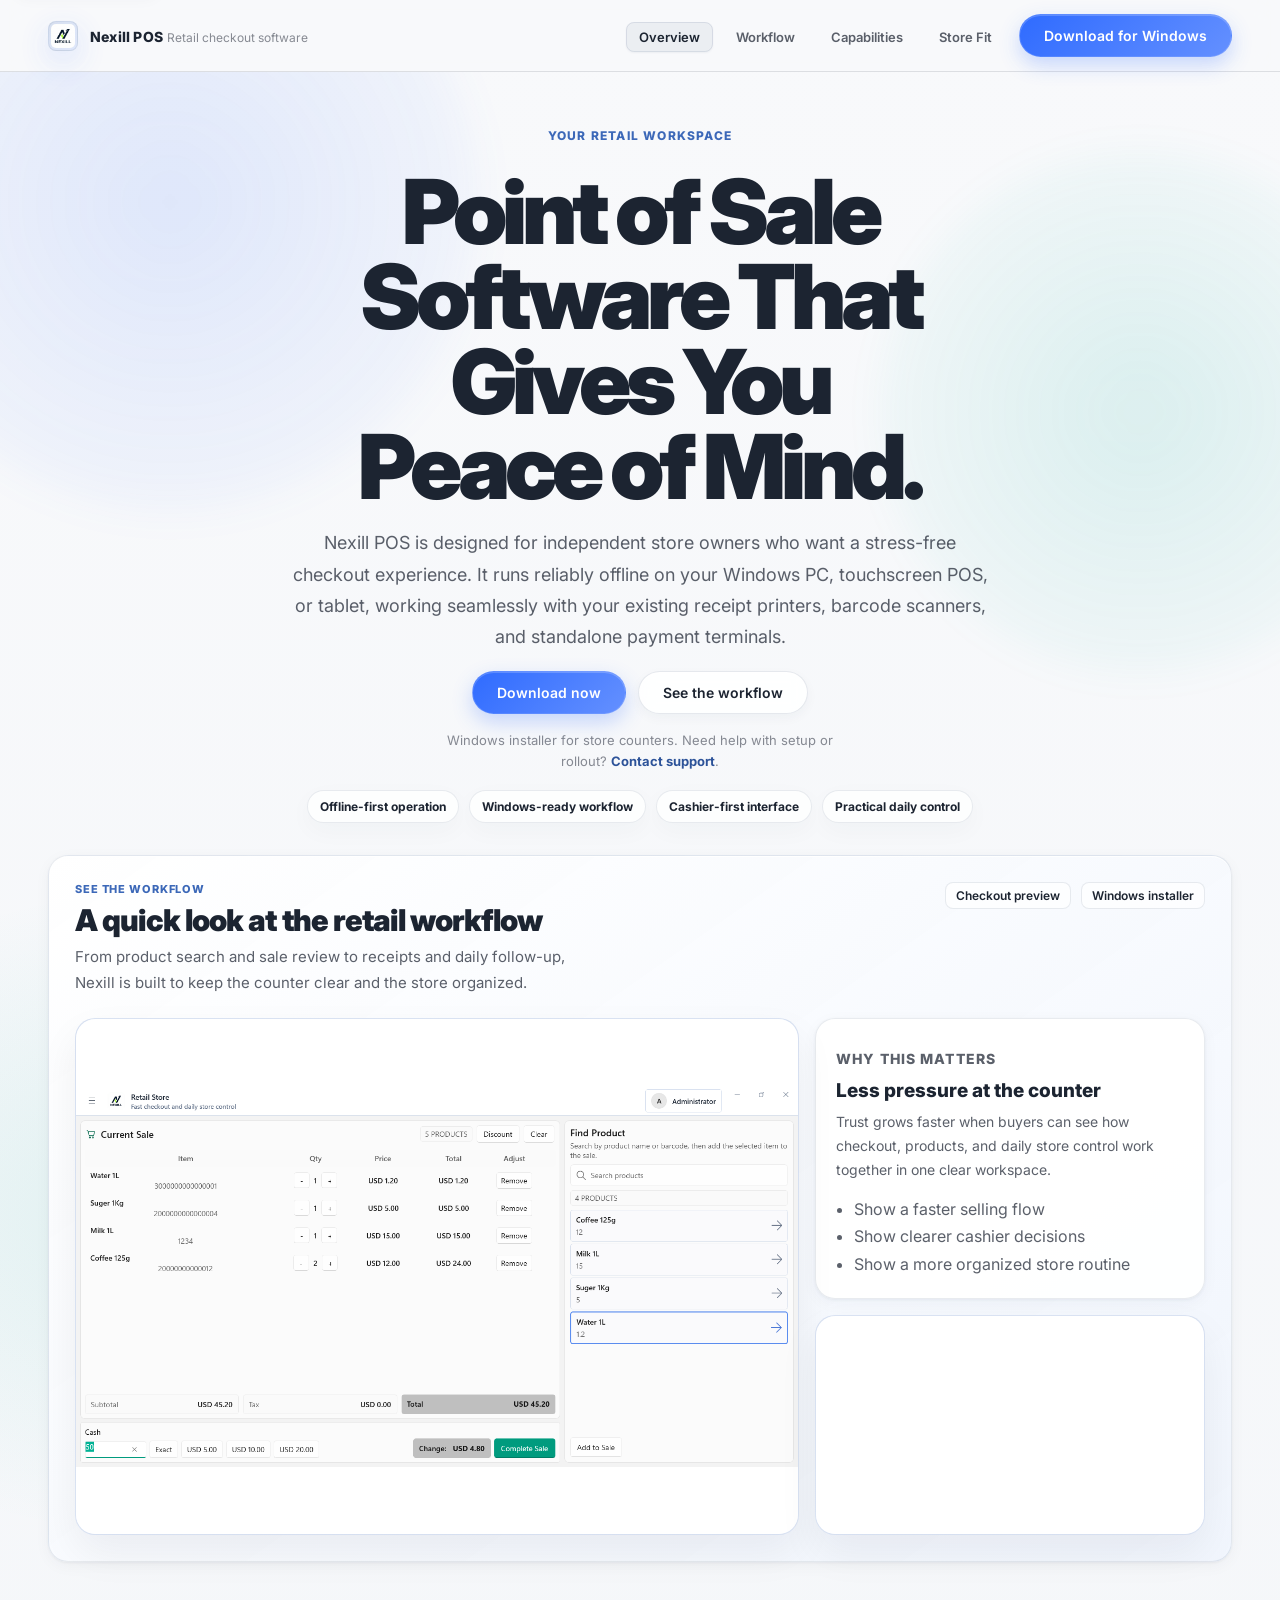
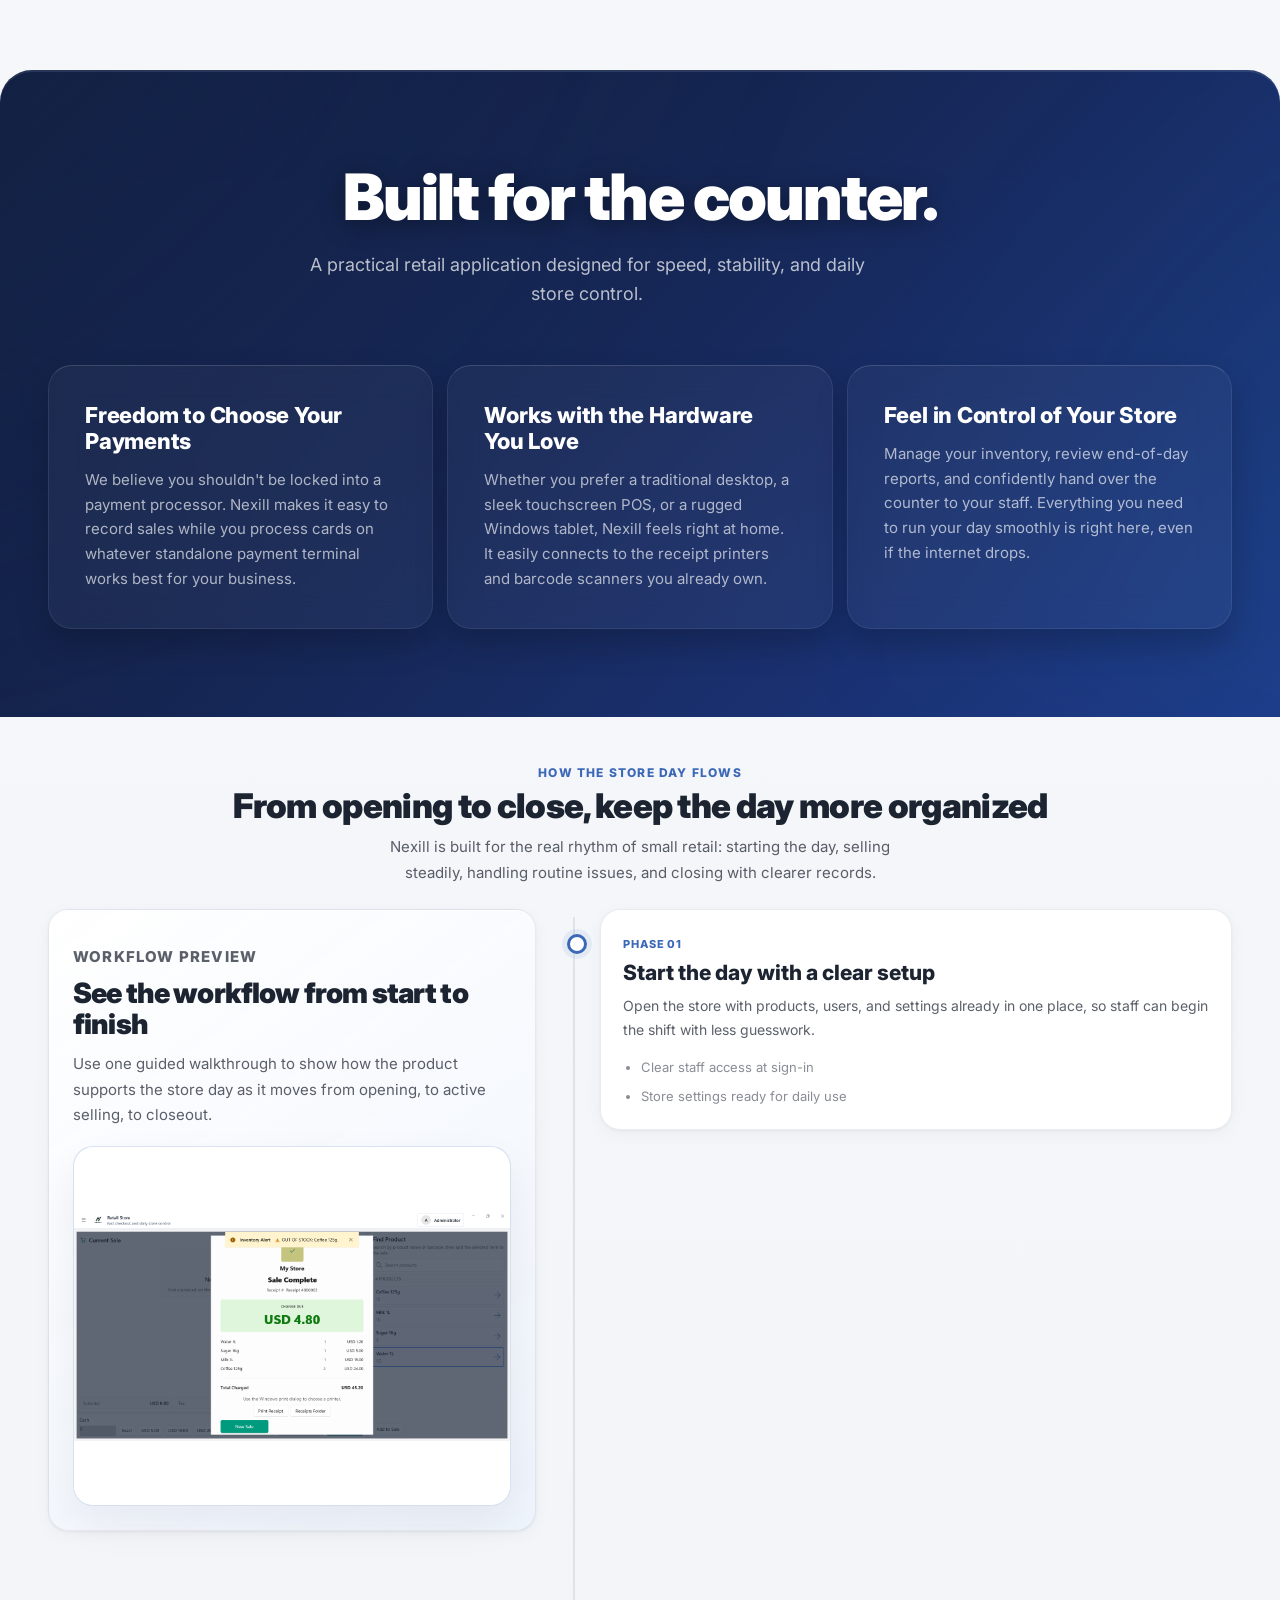
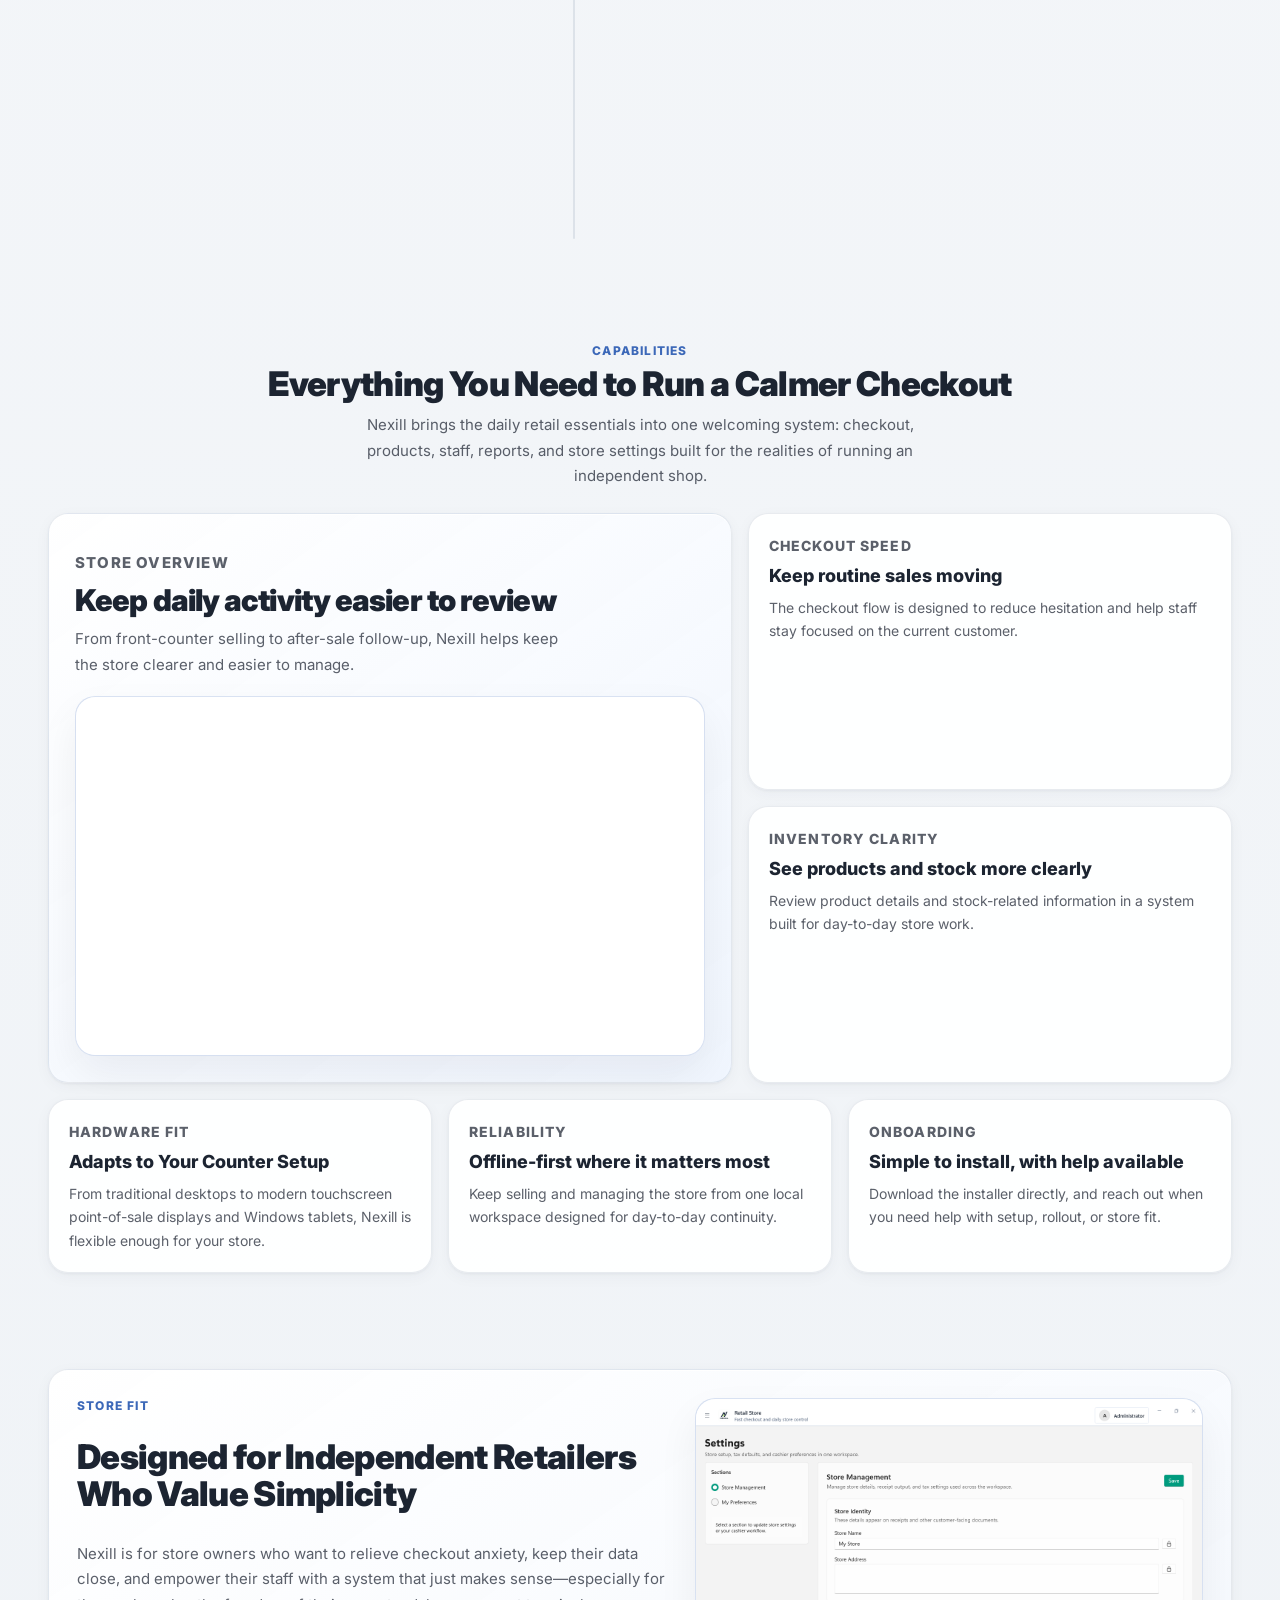
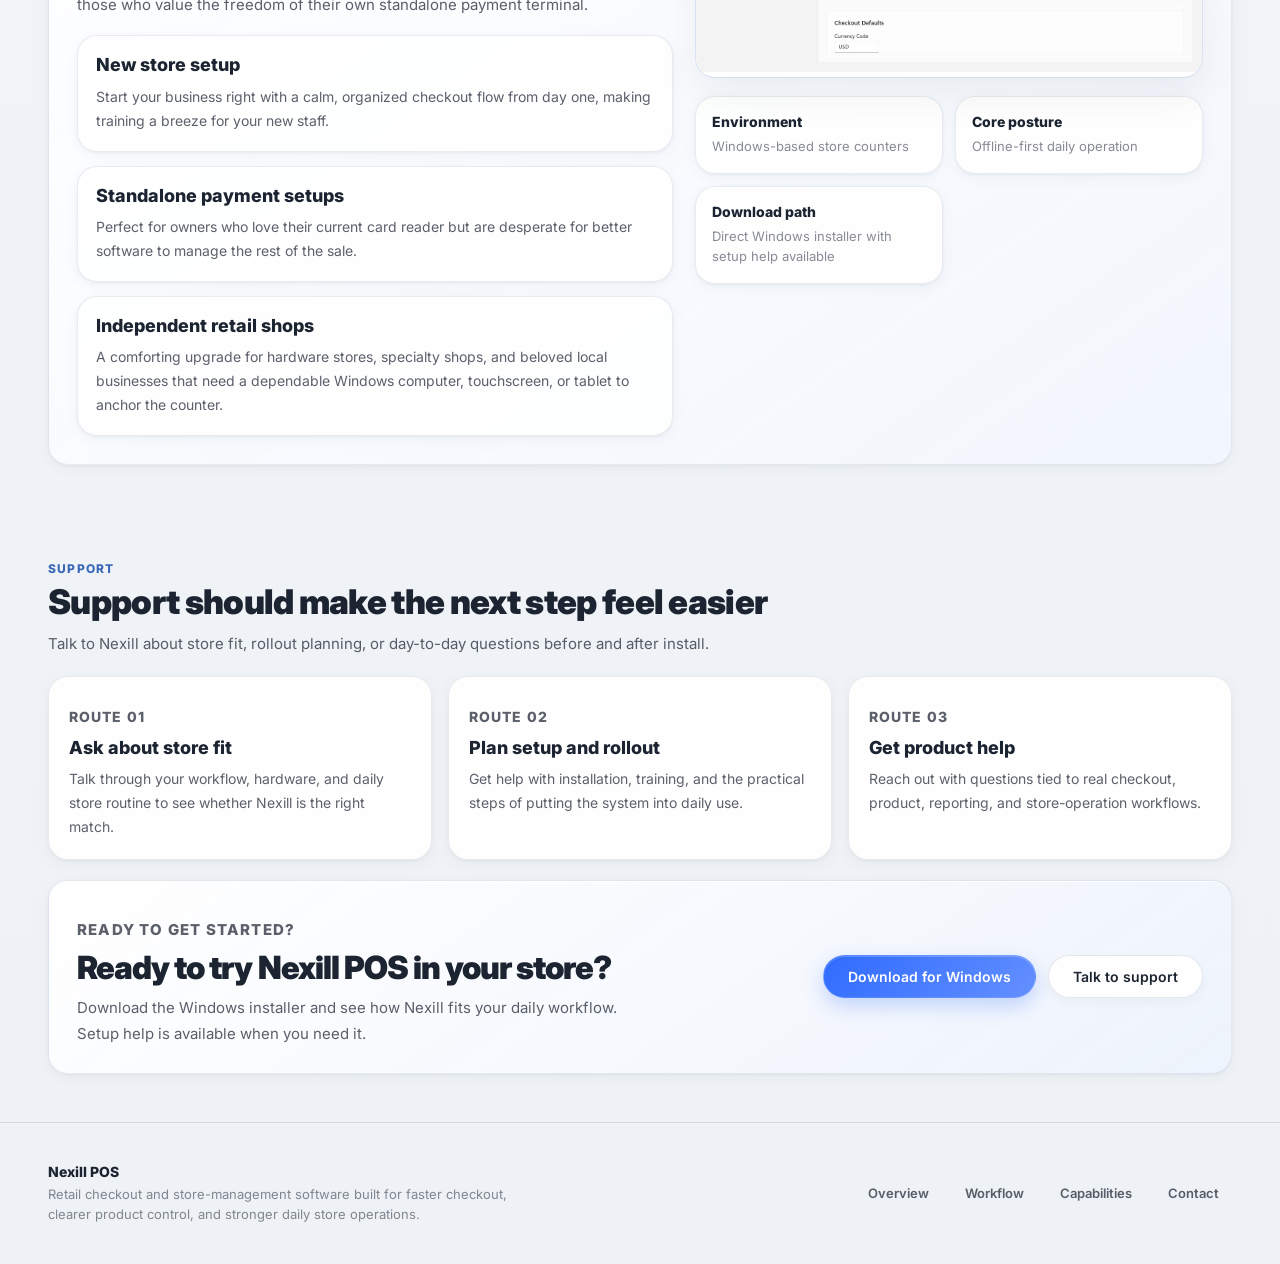
==== index.html @ 72cb3ace "Refactor copy to use an empathetic tone and expanded hardware compatibility" ====
<!DOCTYPE html>
<html lang="en">
<head>
<!-- Google tag (gtag.js) -->
<script async src="https://www.googletagmanager.com/gtag/js?id=G-BRFE09R2JH"></script>
<script>
  window.dataLayer = window.dataLayer || [];
  function gtag(){dataLayer.push(arguments);}
  gtag('js', new Date());

  gtag('config', 'G-BRFE09R2JH');
</script>
  <meta charset="UTF-8">
  <meta name="viewport" content="width=device-width, initial-scale=1.0">
  <meta name="description" content="Nexill POS is a PC-based, offline-first retail checkout and store management application designed for small independent stores. Features inventory control, reporting, and compatibility with non-integrated external payment terminals.">
  <title>Nexill POS | PC-Based Retail POS Software for Small Stores</title>
  <link rel="preconnect" href="https://fonts.googleapis.com">
  <link rel="preconnect" href="https://fonts.gstatic.com" crossorigin>
  <link href="https://fonts.googleapis.com/css2?family=Inter:wght@300;400;500;600;700;800;900&display=swap" rel="stylesheet">
  <link rel="stylesheet" href="src/styles/main.css?v=4">
</head>
<body>

  <a class="skip-link" href="#main">Skip to content</a>

  <header id="topbar">
    <div class="topbar__content">
      <div class="topbar__left">
        <a class="brand" href="index.html" aria-label="Nexill POS home">
          <img class="brand-mark" src="logo.png" alt="Nexill logo">
          <span class="brand-text">
            <span class="brand-name">Nexill POS</span>
            <span class="brand-sub">Retail checkout software</span>
          </span>
        </a>
      </div>
      <nav class="topbar__right" aria-label="Primary navigation">
        <ul class="nav-list">
          <li><a class="tb-link active" href="#overview">Overview</a></li>
          <li><a class="tb-link" href="#workflow">Workflow</a></li>
          <li><a class="tb-link" href="#platform">Capabilities</a></li>
          <li><a class="tb-link" href="#deployment">Store Fit</a></li>
          <li><a class="btn btn--primary topbar__cta" href="download.html">Download for Windows</a></li>
        </ul>
      </nav>
    </div>
  </header>

  <main id="main">
    <section class="section landing-hero" id="overview">
      <div class="wrap">
        <div class="impact-hero__copy" data-reveal>
          <p class="section-kicker">Your Retail Workspace</p>
          <h1 class="impact-hero__title">Point of Sale Software That Gives You Peace of Mind.</h1>
          <p class="impact-hero__lead">Nexill POS is designed for independent store owners who want a stress-free checkout experience. It runs reliably offline on your Windows PC, touchscreen POS, or tablet, working seamlessly with your existing receipt printers, barcode scanners, and standalone payment terminals.</p>
          <div class="hero-cta hero-cta--center">
            <a class="btn btn--primary" href="download.html">Download now</a>
            <a class="btn" href="#workflow">See the workflow</a>
          </div>
          <p class="hero-cta-note">Windows installer for store counters. Need help with setup or rollout? <a class="link-inline" href="contact.html">Contact support</a>.</p>
          <div class="hero-microproof" aria-label="Primary trust signals">
            <span class="hero-microproof__item">Offline-first operation</span>
            <span class="hero-microproof__item">Windows-ready workflow</span>
            <span class="hero-microproof__item">Cashier-first interface</span>
            <span class="hero-microproof__item">Practical daily control</span>
          </div>
        </div>

        <div class="hero-dock" data-reveal>
          <div class="hero-dock__header">
            <div>
              <p class="card-label">See the workflow</p>
              <h2 class="hero-dock__title">A quick look at the retail workflow</h2>
              <p class="hero-dock__copy">From product search and sale review to receipts and daily follow-up, Nexill is built to keep the counter clear and the store organized.</p>
            </div>
            <div class="hero-dock__badges" aria-label="Product proof signals">
              <span class="chip">Checkout preview</span>
              <span class="chip">Windows installer</span>
            </div>
          </div>

          <div class="hero-dock__grid">
            <div class="media-placeholder media-placeholder--hero-video">
              <img class="media-placeholder__image" src="screenshots/checkout.png" alt="Checkout flow preview showing product search, sale review, tender recording, and receipt completion" loading="eager" decoding="async">
            </div>

            <div class="hero-dock__aside">
              <article class="hero-side-card">
                <p class="card-label">Why this matters</p>
                <h3>Less pressure at the counter</h3>
                <p>Trust grows faster when buyers can see how checkout, products, and daily store control work together in one clear workspace.</p>
                <ul class="support-links support-links--compact">
                  <li>Show a faster selling flow</li>
                  <li>Show clearer cashier decisions</li>
                  <li>Show a more organized store routine</li>
                </ul>
              </article>

              <div class="media-placeholder media-placeholder--angled-shot">
                <img class="media-placeholder__image" src="screenshots/login.png" alt="Cashier workspace preview showing sign-in and cashier access" loading="lazy" decoding="async">
              </div>
            </div>
          </div>
        </div>

      </div>
    </section>

    <!-- NEW: Metric Impact & Visibility Ribbon -->
    <section class="section section--tight metric-impact-ribbon" aria-labelledby="metrics-title">
      <div class="wrap">
        <div class="metric-impact__header" data-reveal>
          <h2 id="metrics-title">Built for the counter.</h2>
          <p class="subhead">A practical retail application designed for speed, stability, and daily store control.</p>
        </div>

        <div class="metric-grid">
          <div class="metric-card" data-reveal>
            <h3 class="metric-title">Freedom to Choose Your Payments</h3>
            <p class="metric-copy">We believe you shouldn't be locked into a payment processor. Nexill makes it easy to record sales while you process cards on whatever standalone payment terminal works best for your business.</p>
          </div>

          <div class="metric-card" data-reveal>
            <h3 class="metric-title">Works with the Hardware You Love</h3>
            <p class="metric-copy">Whether you prefer a traditional desktop, a sleek touchscreen POS, or a rugged Windows tablet, Nexill feels right at home. It easily connects to the receipt printers and barcode scanners you already own.</p>
          </div>

          <div class="metric-card" data-reveal>
            <h3 class="metric-title">Feel in Control of Your Store</h3>
            <p class="metric-copy">Manage your inventory, review end-of-day reports, and confidently hand over the counter to your staff. Everything you need to run your day smoothly is right here, even if the internet drops.</p>
          </div>
        </div>
      </div>
    </section>

    <section class="section section--tight workflow-story" id="workflow">
      <div class="wrap">
        <div class="section-head section-head--center" data-reveal>
          <p class="section-kicker">How the store day flows</p>
          <h2 class="section-title">From opening to close, keep the day more organized</h2>
          <p class="section-copy">Nexill is built for the real rhythm of small retail: starting the day, selling steadily, handling routine issues, and closing with clearer records.</p>
        </div>

        <div class="journey-layout">
          <aside class="journey-sticky" data-reveal>
            <p class="card-label">Workflow preview</p>
            <h3>See the workflow from start to finish</h3>
            <p>Use one guided walkthrough to show how the product supports the store day as it moves from opening, to active selling, to closeout.</p>
            <div class="media-placeholder media-placeholder--storyboard">
              <img class="media-placeholder__image" src="screenshots/recipt.png" alt="Store-day workflow preview showing sale completion and receipt state" loading="lazy" decoding="async">
            </div>
          </aside>

          <div class="journey-track" data-journey-track>
            <div class="journey-line" aria-hidden="true">
              <span class="journey-line__fill"></span>
            </div>

            <article class="journey-step" data-reveal>
              <span class="journey-step__eyebrow">Phase 01</span>
              <h3>Start the day with a clear setup</h3>
              <p>Open the store with products, users, and settings already in one place, so staff can begin the shift with less guesswork.</p>
              <ul class="journey-step__list">
                <li>Clear staff access at sign-in</li>
                <li>Store settings ready for daily use</li>
              </ul>
            </article>

            <article class="journey-step" data-reveal>
              <span class="journey-step__eyebrow">Phase 02</span>
              <h3>Keep checkout moving</h3>
              <p>Use a selling flow that is easy to read, easy to repeat, and built for the real pace of the counter.</p>
              <ul class="journey-step__list">
                <li>Faster product lookup and sale review</li>
                <li>Clearer cashier actions during a sale</li>
              </ul>
            </article>

            <article class="journey-step" data-reveal>
              <span class="journey-step__eyebrow">Phase 03</span>
              <h3>Handle routine issues with less friction</h3>
              <p>Returns, tender changes, and day-to-day interruptions are easier to manage when the workspace stays clear and organized.</p>
              <ul class="journey-step__list">
                <li>More controlled cashier decisions</li>
                <li>Less confusion during exceptions</li>
              </ul>
            </article>

            <article class="journey-step" data-reveal>
              <span class="journey-step__eyebrow">Phase 04</span>
              <h3>Close with cleaner records</h3>
              <p>Finish the day with receipts, sales history, and core reports that are easier to review and easier to explain.</p>
              <ul class="journey-step__list">
                <li>Stronger daily close routines</li>
                <li>Better visibility after the last sale</li>
              </ul>
            </article>
          </div>
        </div>
      </div>
    </section>

    <section class="section section--tight capability-section" id="platform">
      <div class="wrap">
        <div class="section-head section-head--center" data-reveal>
          <p class="section-kicker">Capabilities</p>
          <h2 class="section-title">Everything You Need to Run a Calmer Checkout</h2>
          <p class="section-copy">Nexill brings the daily retail essentials into one welcoming system: checkout, products, staff, reports, and store settings built for the realities of running an independent shop.</p>
        </div>

        <div class="feature-bento">
          <article class="feature-bento__hero" data-reveal>
            <p class="card-label">Store overview</p>
            <h3>Keep daily activity easier to review</h3>
            <p>From front-counter selling to after-sale follow-up, Nexill helps keep the store clearer and easier to manage.</p>
            <div class="media-placeholder media-placeholder--dashboard">
              <img class="media-placeholder__image" src="screenshots/reports.png" alt="Dashboard and store activity preview showing sales totals and transaction history" loading="lazy" decoding="async">
            </div>
          </article>

          <article class="feature-tile feature-tile--speed" data-reveal>
            <p class="card-label">Checkout speed</p>
            <h3>Keep routine sales moving</h3>
            <p>The checkout flow is designed to reduce hesitation and help staff stay focused on the current customer.</p>
          </article>

          <article class="feature-tile feature-tile--inventory" data-reveal>
            <p class="card-label">Inventory clarity</p>
            <h3>See products and stock more clearly</h3>
            <p>Review product details and stock-related information in a system built for day-to-day store work.</p>
          </article>

          <article class="feature-tile feature-tile--hardware" data-reveal>
            <p class="card-label">Hardware fit</p>
            <h3>Adapts to Your Counter Setup</h3>
            <p>From traditional desktops to modern touchscreen point-of-sale displays and Windows tablets, Nexill is flexible enough for your store.</p>
          </article>

          <article class="feature-tile feature-tile--reliability" data-reveal>
            <p class="card-label">Reliability</p>
            <h3>Offline-first where it matters most</h3>
            <p>Keep selling and managing the store from one local workspace designed for day-to-day continuity.</p>
          </article>

          <article class="feature-tile feature-tile--support" data-reveal>
            <p class="card-label">Onboarding</p>
              <h3>Simple to install, with help available</h3>
              <p>Download the installer directly, and reach out when you need help with setup, rollout, or store fit.</p>
          </article>
        </div>
      </div>
    </section>

    <section class="section section--tight fit-section" id="deployment">
      <div class="wrap">
        <div class="fit-panel" data-reveal>
          <div class="fit-panel__copy">
            <p class="section-kicker">Store fit</p>
            <h2 class="section-title">Designed for Independent Retailers Who Value Simplicity</h2>
            <p class="section-copy">Nexill is for store owners who want to relieve checkout anxiety, keep their data close, and empower their staff with a system that just makes sense—especially for those who value the freedom of their own standalone payment terminal.</p>

            <div class="fit-cases">
              <article class="fit-case">
                <h3>New store setup</h3>
                <p>Start your business right with a calm, organized checkout flow from day one, making training a breeze for your new staff.</p>
              </article>
              <article class="fit-case">
                <h3>Standalone payment setups</h3>
                <p>Perfect for owners who love their current card reader but are desperate for better software to manage the rest of the sale.</p>
              </article>
              <article class="fit-case">
                <h3>Independent retail shops</h3>
                <p>A comforting upgrade for hardware stores, specialty shops, and beloved local businesses that need a dependable Windows computer, touchscreen, or tablet to anchor the counter.</p>
              </article>
            </div>
          </div>

          <div class="fit-panel__visual">
            <div class="media-placeholder media-placeholder--roadmap">
              <img class="media-placeholder__image" src="screenshots/settings.png" alt="Setup and rollout preview showing store settings and cashier preferences" loading="lazy" decoding="async">
            </div>

            <div class="fit-specs">
              <div class="fit-spec">
                <strong>Environment</strong>
                <span>Windows-based store counters</span>
              </div>
              <div class="fit-spec">
                <strong>Core posture</strong>
                <span>Offline-first daily operation</span>
              </div>
              <div class="fit-spec">
                <strong>Download path</strong>
                <span>Direct Windows installer with setup help available</span>
              </div>
            </div>
          </div>
        </div>
      </div>
    </section>

    <section class="section section--tight support-section" id="support">
      <div class="wrap">
        <div class="support-lane" data-reveal>
          <div class="support-lane__copy">
            <p class="section-kicker">Support</p>
            <h2 class="section-title">Support should make the next step feel easier</h2>
            <p class="section-copy">Talk to Nexill about store fit, rollout planning, or day-to-day questions before and after install.</p>
          </div>

          <div class="support-route-grid">
            <article class="support-route-card">
              <p class="card-label">Route 01</p>
              <h3>Ask about store fit</h3>
              <p>Talk through your workflow, hardware, and daily store routine to see whether Nexill is the right match.</p>
            </article>
            <article class="support-route-card">
              <p class="card-label">Route 02</p>
              <h3>Plan setup and rollout</h3>
              <p>Get help with installation, training, and the practical steps of putting the system into daily use.</p>
            </article>
            <article class="support-route-card">
              <p class="card-label">Route 03</p>
              <h3>Get product help</h3>
              <p>Reach out with questions tied to real checkout, product, reporting, and store-operation workflows.</p>
            </article>
          </div>
        </div>

        <div class="closing-dock" data-reveal>
          <div class="closing-dock__copy">
            <p class="card-label">Ready to get started?</p>
            <h2>Ready to try Nexill POS in your store?</h2>
            <p>Download the Windows installer and see how Nexill fits your daily workflow. Setup help is available when you need it.</p>
          </div>
          <div class="closing-dock__actions">
            <a class="btn btn--primary" href="download.html">Download for Windows</a>
            <a class="btn" href="contact.html">Talk to support</a>
          </div>
        </div>
      </div>
    </section>
  </main>

  <footer>
    <div class="wrap footer-inner">
      <div class="footer-left">
        <div class="footer-title">Nexill POS</div>
        <div class="footer-desc">Retail checkout and store-management software built for faster checkout, clearer product control, and stronger daily store operations.</div>
      </div>
      <nav class="footer-nav" aria-label="Footer navigation">
        <a class="tb-link" href="#overview">Overview</a>
        <a class="tb-link" href="#workflow">Workflow</a>
        <a class="tb-link" href="#platform">Capabilities</a>
        <a class="tb-link" href="contact.html">Contact</a>
      </nav>
    </div>
  </footer>

  <script>
    const revealItems = document.querySelectorAll('[data-reveal]');
    const sectionLinks = document.querySelectorAll('.nav-list a[href^="#"]');
    const trackedSections = document.querySelectorAll('main section[id]');
    const journeyTrack = document.querySelector('[data-journey-track]');
    const journeyFill = document.querySelector('.journey-line__fill');

    const revealObserver = new IntersectionObserver((entries) => {
      entries.forEach((entry) => {
        if (entry.isIntersecting) {
          entry.target.classList.add('is-visible');
          revealObserver.unobserve(entry.target);
        }
      });
    }, { threshold: 0.14 });

    revealItems.forEach((item) => revealObserver.observe(item));

    const navObserver = new IntersectionObserver((entries) => {
      entries.forEach((entry) => {
        if (!entry.isIntersecting) {
          return;
        }

        const activeId = '#' + entry.target.id;
        sectionLinks.forEach((link) => {
          link.classList.toggle('active', link.getAttribute('href') === activeId);
        });
      });
    }, {
      rootMargin: '-35% 0px -50% 0px',
      threshold: 0.01,
    });

    trackedSections.forEach((section) => navObserver.observe(section));

    function updateJourneyProgress() {
      if (!journeyTrack || !journeyFill) {
        return;
      }

      const rect = journeyTrack.getBoundingClientRect();
      const viewportHeight = window.innerHeight;
      const total = rect.height + viewportHeight * 0.45;
      const travelled = Math.min(Math.max(viewportHeight * 0.72 - rect.top, 0), total);
      const progress = total > 0 ? travelled / total : 0;
      journeyFill.style.transform = 'scaleY(' + progress.toFixed(3) + ')';
    }

    updateJourneyProgress();
    window.addEventListener('scroll', updateJourneyProgress, { passive: true });
    window.addEventListener('resize', updateJourneyProgress);
  </script>
</body>
</html>
---- src/styles/main.css ----
:root {
  --bg: #f8f9fb;
  --bg2: #eef2f6;
  --text: #1c2431;
  --muted: rgba(28, 35, 49, 0.72);
  --muted2: rgba(28, 35, 49, 0.52);
  --stroke: rgba(28, 35, 49, 0.12);
  --stroke-strong: rgba(95, 111, 145, 0.2);
  --surface: rgba(255, 255, 255, 0.9);
  --surface-strong: #ffffff;
  --surface-dim: #f3f6fb;
  --surface-dim-2: #ebf1f9;
  --ios-card-border: rgba(95, 111, 145, 0.14);
  --ios-card-border-hover: rgba(95, 111, 145, 0.24);
  --ios-card-shadow: 0 1px 3px rgba(29, 48, 77, 0.06), 0 4px 16px rgba(29, 48, 77, 0.04), inset 0 1px 0 rgba(255, 255, 255, 0.9);
  --accent: #3c68b8;
  --accent-strong: #2d5399;
  --accent-soft: rgba(60, 104, 184, 0.12);
  --brand-blue: #2f6bff;
  --brand-blue-soft: rgba(47, 107, 255, 0.08);
  --success-soft: rgba(15, 175, 154, 0.12);
  --radius: 16px;
  --radius-lg: 24px;
  --max: 1220px;
  --ring: 0 0 0 3px rgba(47, 107, 255, 0.16);
}

* {
  box-sizing: border-box;
}

html {
  scroll-behavior: smooth;
  -webkit-text-size-adjust: 100%;
}

body {
  margin: 0;
  min-height: 100vh;
  font-family: Inter, system-ui, -apple-system, Segoe UI, Roboto, Helvetica, Arial, sans-serif;
  color: var(--text);
  background:
    radial-gradient(1200px 700px at 70% -10%, rgba(47, 107, 255, 0.16), transparent 55%),
    radial-gradient(900px 600px at 15% 20%, rgba(15, 175, 154, 0.1), transparent 55%),
    linear-gradient(180deg, var(--bg) 0%, var(--bg2) 100%);
  overflow-x: hidden;
}

img {
  display: block;
  max-width: 100%;
}

a {
  color: inherit;
  text-decoration: none;
}

button,
input,
select,
textarea {
  font: inherit;
}

h1,
h2,
h3,
h4,
p,
ul,
ol {
  margin: 0;
}

:focus-visible {
  outline: none;
  box-shadow: var(--ring);
}

.skip-link {
  position: fixed;
  left: 16px;
  top: -48px;
  z-index: 60;
  padding: 10px 14px;
  border-radius: 10px;
  border: 1px solid var(--stroke);
  background: var(--surface-strong);
  color: var(--text);
  box-shadow: var(--ios-card-shadow);
}

.skip-link:focus-visible {
  top: 16px;
}

.wrap {
  max-width: var(--max);
  margin: 0 auto;
  padding: 0 18px;
}

.section {
  padding: 72px 0;
}

.section--tight {
  padding: 48px 0;
}

.section--hero {
  padding: 28px 0 56px;
}

header#topbar {
  position: sticky;
  top: 0;
  z-index: 40;
  background: rgba(248, 249, 251, 0.82);
  backdrop-filter: blur(12px);
  -webkit-backdrop-filter: blur(12px);
  border-bottom: 1px solid var(--stroke);
}

.topbar__content {
  max-width: var(--max);
  margin: 0 auto;
  padding: 14px 18px;
  display: flex;
  align-items: center;
  justify-content: space-between;
  gap: 14px;
}

.topbar__left,
.brand {
  display: flex;
  align-items: center;
  gap: 12px;
  min-width: 0;
}

.brand-mark {
  width: 30px;
  height: 30px;
  border-radius: 8px;
  border: 1px solid var(--ios-card-border);
  background: linear-gradient(135deg, rgba(60, 104, 184, 0.18), rgba(47, 107, 255, 0.12));
  box-shadow: 0 10px 30px rgba(47, 107, 255, 0.16);
  object-fit: contain;
  padding: 2px;
}

.brand-text {
  min-width: 0;
}

.brand-name {
  font-weight: 800;
  font-size: 14px;
  letter-spacing: 0.2px;
  white-space: nowrap;
}

.brand-sub {
  color: var(--muted2);
  font-size: 12px;
  white-space: nowrap;
}

.topbar__right,
.nav-list {
  display: flex;
  align-items: center;
  gap: 10px;
}

.nav-list {
  list-style: none;
  padding: 0;
  margin: 0;
  flex-wrap: wrap;
  justify-content: flex-end;
}

.tb-link {
  color: var(--muted);
  text-decoration: none;
  font-weight: 600;
  font-size: 13px;
  padding: 6px 12px;
  border-radius: 8px;
  border: 1px solid transparent;
  transition: color 0.15s ease, background-color 0.15s ease, border-color 0.15s ease, box-shadow 0.15s ease;
}

.tb-link:hover {
  color: var(--text);
  background: rgba(95, 111, 145, 0.04);
}

.tb-link.active {
  color: var(--text);
  background: rgba(95, 111, 145, 0.08);
  border-color: rgba(95, 111, 145, 0.15);
  box-shadow: 0 1px 2px rgba(29, 48, 77, 0.05);
}

.btn {
  appearance: none;
  border-radius: 999px;
  padding: 12px 24px;
  font-weight: 600;
  font-size: 14px;
  cursor: pointer;
  border: 1px solid rgba(95, 111, 145, 0.16);
  background: rgba(255, 255, 255, 0.88);
  backdrop-filter: blur(8px);
  -webkit-backdrop-filter: blur(8px);
  color: var(--text);
  box-shadow: 0 4px 12px rgba(29, 48, 77, 0.04), inset 0 1px 0 rgba(255, 255, 255, 1);
  transition: all 0.3s cubic-bezier(0.2, 0.8, 0.2, 1);
  text-decoration: none;
  display: inline-flex;
  align-items: center;
  justify-content: center;
}

.btn:hover {
  background: rgba(255, 255, 255, 1);
  border-color: rgba(95, 111, 145, 0.3);
  box-shadow: 0 8px 24px rgba(29, 48, 77, 0.08), inset 0 1px 0 rgba(255, 255, 255, 1);
  transform: translateY(-2px);
}

.btn:active {
  transform: translateY(0);
}

.btn--primary {
  border: 1px solid rgba(255, 255, 255, 0.15);
  background: linear-gradient(135deg, #2f6bff, #6490ff);
  color: #ffffff;
  box-shadow: 0 8px 20px rgba(47, 107, 255, 0.25), inset 0 1px 0 rgba(255, 255, 255, 0.2);
}

.btn--primary:hover {
  background: linear-gradient(135deg, #1c52d8, #376bed);
  box-shadow: 0 12px 28px rgba(47, 107, 255, 0.35), inset 0 1px 0 rgba(255, 255, 255, 0.25);
  border-color: rgba(255, 255, 255, 0.25);
  color: #ffffff;
}

.section-head {
  max-width: 760px;
  margin: 0 0 24px;
}

.section-kicker {
  color: var(--accent);
  font-size: 12px;
  font-weight: 800;
  letter-spacing: 0.1em;
  text-transform: uppercase;
  margin: 0 0 8px;
}

.section-title {
  margin: 0;
  font-size: 34px;
  line-height: 1.08;
  font-weight: 900;
  letter-spacing: -0.02em;
}

.section-copy {
  margin-top: 10px;
  color: var(--muted);
  line-height: 1.7;
  font-size: 15px;
}

.page-header {
  padding: 56px 0 40px;
  border-bottom: 1px solid var(--stroke);
}

.page-header h1 {
  font-size: 48px;
  font-weight: 900;
  line-height: 1.02;
  letter-spacing: -0.025em;
}

.page-header h1 span {
  color: var(--accent);
}

.page-header .tagline {
  margin-top: 10px;
  color: var(--muted);
  font-size: 16px;
  line-height: 1.6;
  max-width: 55ch;
}

.hero-shell,
.pillar-card,
.flagship-card,
.project-card,
.stack-card,
.form-card,
.info-card,
.contact-banner,
.preview-shell {
  border: 1px solid var(--ios-card-border);
  border-radius: 16px;
  background: var(--surface-strong);
  box-shadow: var(--ios-card-shadow);
}

.hero-shell,
.contact-banner {
  background: linear-gradient(135deg, #ffffff 60%, rgba(47, 107, 255, 0.04));
}

.pillar-card:hover,
.project-card:hover,
.info-card:hover,
.stack-card:hover {
  border-color: var(--ios-card-border-hover);
}

.hero-shell {
  display: grid;
  grid-template-columns: minmax(0, 1.1fr) minmax(320px, 0.9fr);
  gap: 24px;
  padding: 30px;
}

.hero-shell__copy {
  display: grid;
  gap: 18px;
  align-content: center;
}

.headline {
  font-size: 52px;
  line-height: 1.02;
  font-weight: 900;
  letter-spacing: -0.025em;
}

.headline span {
  color: var(--accent);
}

.subhead {
  color: var(--muted);
  font-size: 16px;
  line-height: 1.6;
  max-width: 54ch;
}

.hero-cta {
  display: flex;
  gap: 12px;
  flex-wrap: wrap;
  align-items: center;
}

.hero-status {
  color: var(--muted2);
  font-size: 13px;
  font-weight: 600;
  line-height: 1.55;
  max-width: 48ch;
}

.chips {
  display: flex;
  flex-wrap: wrap;
  gap: 8px;
}

.chip {
  border: 1px solid rgba(95, 111, 145, 0.14);
  border-radius: 8px;
  padding: 5px 10px;
  font-size: 12px;
  font-weight: 600;
  color: var(--text);
  background: rgba(255, 255, 255, 0.7);
}

.hero-shell__visual {
  display: grid;
  gap: 14px;
}

.preview-shell {
  padding: 18px;
}

.preview-label,
.card-label,
.project-meta {
  color: var(--accent);
  font-size: 11px;
  font-weight: 800;
  letter-spacing: 0.08em;
  text-transform: uppercase;
}

.preview-title,
.card-title {
  margin-top: 8px;
  font-size: 18px;
  font-weight: 800;
  line-height: 1.25;
}

.preview-copy,
.card-copy,
.info-card p,
.form-copy,
.contact-banner p {
  margin-top: 8px;
  color: var(--muted);
  font-size: 14px;
  line-height: 1.68;
}

.step-list {
  display: grid;
  gap: 10px;
  margin-top: 18px;
}

.step-item,
.metric-card,
.detail-card {
  border: 1px solid rgba(95, 111, 145, 0.14);
  border-radius: 12px;
  background: var(--surface-dim);
}

.step-item {
  padding: 14px;
}

.step-item strong,
.metric-card strong,
.detail-card strong {
  display: block;
  font-size: 14px;
  font-weight: 800;
}

.step-item span,
.metric-card span,
.detail-card span {
  display: block;
  margin-top: 4px;
  color: var(--muted2);
  font-size: 12px;
  line-height: 1.5;
}

.metric-grid,
.detail-grid,
.grid-3,
.grid-2,
.info-stack {
  display: grid;
  gap: 14px;
}

.metric-grid {
  grid-template-columns: repeat(3, minmax(0, 1fr));
}

.detail-grid {
  grid-template-columns: repeat(2, minmax(0, 1fr));
}

.grid-3 {
  grid-template-columns: repeat(3, minmax(0, 1fr));
}

.grid-2 {
  grid-template-columns: repeat(2, minmax(0, 1fr));
}

.pillar-card,
.project-card,
.stack-card,
.info-card {
  padding: 20px;
  height: 100%;
}

.pillar-card h3,
.project-card h3,
.info-card h2,
.info-card h3,
.contact-banner h2,
.form-card h2 {
  font-size: 18px;
  line-height: 1.25;
  font-weight: 800;
}

.pillar-card p,
.project-card p,
.stack-card p {
  margin-top: 8px;
  color: var(--muted);
  font-size: 14px;
  line-height: 1.68;
}

.pillar-note,
.link-inline,
.project-link {
  color: var(--accent-strong);
  font-size: 13px;
  font-weight: 700;
}

.pillar-note,
.project-link {
  display: inline-flex;
  margin-top: 14px;
}

.flagship-card {
  padding: 24px;
}

.flagship-flow {
  display: grid;
  gap: 18px;
  margin-top: 18px;
}

.flagship-step {
  border-bottom: 1px solid rgba(95, 111, 145, 0.14);
  padding-bottom: 16px;
}

.flagship-step:last-child {
  border-bottom: 0;
  padding-bottom: 0;
}

.flagship-step h4 {
  font-size: 11px;
  letter-spacing: 0.1em;
  text-transform: uppercase;
  color: var(--muted2);
  font-weight: 800;
}

.flagship-step p {
  margin-top: 8px;
  font-size: 14px;
  color: var(--muted);
  line-height: 1.68;
}

.impact-inline,
.list,
.support-links {
  margin-top: 16px;
  color: var(--muted);
  line-height: 1.72;
}

.impact-inline {
  padding: 0;
  list-style: none;
  display: grid;
  gap: 10px;
}

.impact-inline li {
  display: flex;
  align-items: baseline;
  gap: 12px;
}

.impact-inline__value {
  min-width: 132px;
  font-size: 15px;
  font-weight: 800;
  color: var(--text);
}

.impact-inline__label {
  font-size: 13px;
  color: var(--muted);
}

.project-metric {
  border-top: 1px solid rgba(95, 111, 145, 0.14);
  margin-top: 12px;
  padding-top: 10px;
  font-size: 13px;
  color: var(--muted);
  line-height: 1.55;
}

.stack-card {
  background: var(--surface-dim);
  box-shadow: none;
}

.stack-card h3 {
  font-size: 12px;
  letter-spacing: 0.08em;
  text-transform: uppercase;
  color: var(--muted2);
  font-weight: 800;
}

.stack-card .chips {
  margin-top: 12px;
}

.contact-layout {
  display: grid;
  grid-template-columns: minmax(0, 0.9fr) minmax(0, 1.1fr);
  gap: 18px;
  align-items: start;
}

.form-card {
  padding: 24px;
}

.form-copy {
  max-width: 54ch;
}

.form-grid {
  display: grid;
  grid-template-columns: repeat(2, minmax(0, 1fr));
  gap: 14px;
  margin-top: 20px;
}

.field {
  display: grid;
  gap: 8px;
}

.field--full {
  grid-column: 1 / -1;
}

.field label {
  font-size: 13px;
  font-weight: 700;
}

.field label span {
  color: #b94d56;
}

.field input,
.field select,
.field textarea {
  width: 100%;
  min-height: 44px;
  padding: 11px 12px;
  border: 1px solid rgba(95, 111, 145, 0.16);
  border-radius: 10px;
  background: var(--surface-dim);
  color: var(--text);
  transition: border-color 0.15s ease, background-color 0.15s ease, box-shadow 0.15s ease;
}

.field textarea {
  min-height: 140px;
  resize: vertical;
}

.field input:focus,
.field select:focus,
.field textarea:focus {
  border-color: rgba(47, 107, 255, 0.34);
  background: var(--surface-strong);
  box-shadow: var(--ring);
}

.form-actions {
  display: flex;
  gap: 14px;
  align-items: center;
  justify-content: space-between;
  margin-top: 20px;
  flex-wrap: wrap;
}

.form-note {
  color: var(--muted2);
  font-size: 12px;
  line-height: 1.6;
  max-width: 46ch;
}

.form-status {
  display: none;
  margin-top: 16px;
  padding: 12px 14px;
  border-radius: 12px;
  font-size: 13px;
  font-weight: 600;
}

.form-status--success {
  background: rgba(15, 175, 154, 0.1);
  border: 1px solid rgba(15, 175, 154, 0.22);
  color: #197a6f;
}

.form-status--error {
  background: rgba(185, 77, 86, 0.1);
  border: 1px solid rgba(185, 77, 86, 0.18);
  color: #8f3640;
}

.contact-banner {
  padding: 40px 36px;
  display: grid;
  grid-template-columns: 1.4fr 0.6fr;
  gap: 24px;
  align-items: center;
}

.contact-actions {
  display: flex;
  justify-content: flex-end;
  flex-wrap: wrap;
  gap: 10px;
}

.hero-studio,
.process-shell,
.fit-layout,
.support-hero,
.workbench-shell {
  display: grid;
  gap: 18px;
}

.hero-studio {
  grid-template-columns: minmax(0, 1.08fr) minmax(320px, 0.92fr);
  align-items: stretch;
}

.hero-studio__lead,
.ops-board,
.process-shell__intro,
.flow-track,
.scene-card,
.fit-ledger,
.support-dock,
.support-hero__main,
.support-hero__rail-card,
.path-card,
.workbench-shell__aside .info-card {
  border: 1px solid var(--ios-card-border);
  border-radius: 16px;
  background: var(--surface-strong);
  box-shadow: var(--ios-card-shadow);
}

.hero-studio__lead {
  padding: 34px;
  background: linear-gradient(145deg, #ffffff 56%, rgba(47, 107, 255, 0.05));
  display: grid;
  gap: 18px;
  align-content: center;
}

.hero-studio__board {
  display: grid;
  gap: 14px;
}

.ops-board {
  padding: 22px;
  background: linear-gradient(180deg, rgba(255, 255, 255, 0.98), rgba(240, 245, 253, 0.9));
}

.ops-board__top strong,
.support-hero__rail-card strong,
.path-card h3,
.scene-card h3,
.fit-ledger h3,
.support-dock h2 {
  display: block;
  margin-top: 8px;
  font-size: 18px;
  line-height: 1.25;
  font-weight: 800;
}

.ops-board__intro,
.support-hero__rail-card p,
.path-card p,
.scene-card p,
.fit-ledger>p,
.support-dock p {
  margin-top: 8px;
  color: var(--muted);
  font-size: 14px;
  line-height: 1.68;
}

.ops-board__rows,
.support-hero__rail,
.path-grid,
.fit-ledger__list,
.workbench-shell__aside {
  display: grid;
  gap: 12px;
}

.ops-board__rows {
  margin-top: 18px;
}

.ops-board__row {
  display: grid;
  grid-template-columns: 42px minmax(0, 1fr);
  gap: 12px;
  align-items: start;
  padding: 14px;
  border: 1px solid rgba(95, 111, 145, 0.14);
  border-radius: 12px;
  background: rgba(255, 255, 255, 0.76);
}

.ops-board__phase {
  width: 42px;
  height: 42px;
  display: grid;
  place-items: center;
  border-radius: 10px;
  background: var(--accent-soft);
  color: var(--accent-strong);
  font-size: 12px;
  font-weight: 800;
}

.ops-board__row strong {
  display: block;
  font-size: 14px;
  font-weight: 800;
}

.ops-board__row span {
  display: block;
  margin-top: 4px;
  color: var(--muted2);
  font-size: 12px;
  line-height: 1.55;
}

.signal-band {
  display: grid;
  grid-template-columns: repeat(3, minmax(0, 1fr));
  gap: 12px;
}

.signal-item {
  border: 1px solid rgba(95, 111, 145, 0.14);
  border-radius: 12px;
  background: rgba(255, 255, 255, 0.82);
  padding: 14px;
}

.signal-item strong {
  display: block;
  font-size: 14px;
  font-weight: 800;
}

.signal-item span {
  display: block;
  margin-top: 4px;
  color: var(--muted2);
  font-size: 12px;
  line-height: 1.55;
}

.process-shell {
  grid-template-columns: minmax(280px, 0.7fr) minmax(0, 1.3fr);
  align-items: start;
}

.process-shell__intro,
.flow-track {
  padding: 24px;
}

.process-shell__intro {
  background: linear-gradient(145deg, rgba(255, 255, 255, 0.96), rgba(237, 243, 252, 0.92));
}

.flow-track {
  display: grid;
  grid-template-columns: repeat(2, minmax(0, 1fr));
  gap: 14px;
}

.flow-step {
  padding: 18px;
  border: 1px solid rgba(95, 111, 145, 0.14);
  border-radius: 12px;
  background: var(--surface-dim);
}

.flow-step__index {
  color: var(--accent);
  font-size: 11px;
  font-weight: 800;
  letter-spacing: 0.08em;
  text-transform: uppercase;
}

.flow-step h3 {
  margin-top: 8px;
  font-size: 17px;
  line-height: 1.24;
  font-weight: 800;
}

.flow-step p {
  margin-top: 8px;
  color: var(--muted);
  font-size: 14px;
  line-height: 1.66;
}

.scene-grid {
  display: grid;
  grid-template-columns: 1.15fr 0.85fr 0.85fr;
  gap: 14px;
}

.scene-card {
  padding: 22px;
}

.scene-card--wide {
  grid-row: span 2;
  background: linear-gradient(145deg, #ffffff 60%, rgba(47, 107, 255, 0.05));
}

.scene-list,
.fit-ledger__list,
.support-links {
  margin: 16px 0 0;
  padding-left: 18px;
  color: var(--muted);
  line-height: 1.72;
}

.fit-layout {
  grid-template-columns: minmax(280px, 0.9fr) minmax(0, 1.1fr);
  align-items: start;
}

.fit-ledger {
  padding: 24px;
  background: linear-gradient(145deg, rgba(255, 255, 255, 0.98), rgba(237, 243, 252, 0.94));
}

.fit-cluster {
  display: grid;
  gap: 14px;
  grid-template-columns: repeat(2, minmax(0, 1fr));
}

.fit-cluster .stack-card,
.fit-cluster .detail-card {
  height: 100%;
}

.fit-ledger__note {
  margin-top: 18px;
  padding: 14px;
  border-radius: 12px;
  background: rgba(47, 107, 255, 0.06);
  color: var(--muted);
  font-size: 13px;
  line-height: 1.62;
}

.support-dock {
  display: grid;
  grid-template-columns: minmax(0, 1.2fr) minmax(220px, 0.8fr) auto;
  gap: 18px;
  align-items: center;
  padding: 26px 28px;
  background: linear-gradient(145deg, #ffffff 52%, rgba(47, 107, 255, 0.05));
}

.support-dock__meta {
  display: grid;
  gap: 8px;
}

.support-dock__actions,
.support-hero__actions {
  display: flex;
  gap: 10px;
  flex-wrap: wrap;
  align-items: center;
}

.support-hero {
  grid-template-columns: minmax(0, 1.05fr) minmax(280px, 0.95fr);
  align-items: start;
}

.support-hero__main {
  padding: 32px;
  background: linear-gradient(145deg, #ffffff 58%, rgba(47, 107, 255, 0.05));
}

.support-hero__rail {
  align-content: start;
}

.support-hero__rail-card {
  padding: 18px;
}

.path-grid {
  grid-template-columns: repeat(3, minmax(0, 1fr));
}

.path-card {
  padding: 20px;
}

.workbench-shell {
  grid-template-columns: minmax(0, 1.1fr) minmax(260px, 0.9fr);
  align-items: start;
}

.workbench-shell__form {
  padding: 26px;
}

.workbench-shell__aside .info-card {
  padding: 18px;
}

.mini-note {
  margin-top: 10px;
  color: var(--muted2);
  font-size: 12px;
  line-height: 1.6;
}

footer {
  padding: 40px 0;
  border-top: 1px solid var(--stroke);
  color: var(--muted2);
}

.footer-inner {
  display: flex;
  align-items: center;
  justify-content: space-between;
  gap: 24px;
  flex-wrap: wrap;
}

.footer-left {
  display: flex;
  flex-direction: column;
  gap: 4px;
}

.footer-title {
  font-weight: 800;
  font-size: 14px;
  color: var(--text);
}

.footer-desc {
  font-size: 13px;
  color: var(--muted2);
  max-width: 460px;
  line-height: 1.55;
}

.footer-nav {
  display: flex;
  gap: 10px;
  flex-wrap: wrap;
  align-items: center;
}

@media (max-width: 1020px) {

  .hero-shell,
  .hero-studio,
  .process-shell,
  .scene-grid,
  .fit-layout,
  .support-dock,
  .support-hero,
  .path-grid,
  .workbench-shell,
  .contact-layout,
  .contact-banner,
  .grid-3,
  .grid-2,
  .detail-grid {
    grid-template-columns: 1fr;
  }

  .scene-card--wide {
    grid-row: auto;
  }

  .fit-cluster,
  .flow-track,
  .signal-band {
    grid-template-columns: 1fr 1fr;
  }

  .contact-actions {
    justify-content: flex-start;
  }

  .page-header h1,
  .headline {
    font-size: 42px;
  }

  .section-title {
    font-size: 32px;
  }
}

@media (max-width: 720px) {
  .topbar__content {
    align-items: flex-start;
    flex-direction: column;
  }

  .topbar__right,
  .nav-list,
  .hero-cta,
  .support-dock__actions,
  .support-hero__actions,
  .form-actions,
  .footer-inner,
  .footer-nav {
    width: 100%;
  }

  .nav-list,
  .hero-cta,
  .support-dock__actions,
  .support-hero__actions,
  .form-actions,
  .contact-actions,
  .footer-inner {
    justify-content: flex-start;
  }

  .metric-grid,
  .signal-band,
  .flow-track,
  .fit-cluster,
  .form-grid {
    grid-template-columns: 1fr;
  }

  .hero-shell,
  .hero-studio__lead,
  .ops-board,
  .process-shell__intro,
  .flow-track,
  .scene-card,
  .fit-ledger,
  .support-dock,
  .support-hero__main,
  .support-hero__rail-card,
  .path-card,
  .workbench-shell__form,
  .contact-banner,
  .form-card,
  .flagship-card,
  .preview-shell,
  .pillar-card,
  .project-card,
  .stack-card,
  .info-card {
    padding: 20px;
  }

  .page-header h1,
  .headline {
    font-size: 34px;
  }

  .section-title {
    font-size: 28px;
  }

  .brand-sub {
    display: none;
  }
}

@media (prefers-reduced-motion: reduce) {
  html {
    scroll-behavior: auto;
  }

  *,
  *::before,
  *::after {
    animation: none !important;
    transition: none !important;
  }
}

.topbar__cta {
  margin-left: 4px;
}

.landing-hero {
  position: relative;
  padding: 56px 0 44px;
  overflow: clip;
}

.landing-hero::before,
.landing-hero::after {
  content: '';
  position: absolute;
  border-radius: 999px;
  pointer-events: none;
  filter: blur(18px);
}

.landing-hero::before {
  width: min(620px, 58vw);
  height: min(620px, 58vw);
  top: -180px;
  left: -140px;
  background: radial-gradient(circle at center, rgba(47, 107, 255, 0.12), rgba(47, 107, 255, 0));
}

.landing-hero::after {
  width: min(520px, 48vw);
  height: min(520px, 48vw);
  top: 80px;
  right: -120px;
  background: radial-gradient(circle at center, rgba(15, 175, 154, 0.12), rgba(15, 175, 154, 0));
}

.impact-hero__copy {
  position: relative;
  z-index: 1;
  max-width: 920px;
  margin: 0 auto;
  display: grid;
  gap: 18px;
  text-align: center;
}

.impact-hero__title {
  margin: 0 auto;
  max-width: 11ch;
  font-size: clamp(3rem, 7vw, 6rem);
  line-height: 0.95;
  letter-spacing: -0.055em;
  font-weight: 900;
  color: var(--text);
  text-wrap: balance;
}

.impact-hero__lead {
  max-width: 64ch;
  margin: 0 auto;
  color: var(--muted);
  font-size: 18px;
  line-height: 1.74;
}

.hero-cta--center {
  justify-content: center;
}

.hero-cta-note {
  margin: -2px auto 0;
  max-width: 54ch;
  color: var(--muted2);
  font-size: 13px;
  line-height: 1.62;
  text-align: center;
}

.hero-microproof {
  display: flex;
  justify-content: center;
  flex-wrap: wrap;
  gap: 10px;
}

.hero-microproof__item {
  display: inline-flex;
  align-items: center;
  gap: 8px;
  padding: 8px 12px;
  border-radius: 999px;
  border: 1px solid rgba(95, 111, 145, 0.14);
  background: rgba(255, 255, 255, 0.78);
  color: var(--text);
  font-size: 12px;
  font-weight: 700;
  box-shadow: 0 8px 24px rgba(29, 48, 77, 0.03);
}

.hero-dock,
.hero-side-card,
.proof-ribbon__card,
.journey-sticky,
.journey-step,
.feature-bento__hero,
.feature-tile,
.fit-panel,
.fit-case,
.fit-spec,
.support-route-card,
.closing-dock {
  border: 1px solid var(--ios-card-border);
  border-radius: 20px;
  background: rgba(255, 255, 255, 0.92);
  box-shadow: var(--ios-card-shadow);
}

.hero-dock {
  position: relative;
  z-index: 1;
  margin-top: 32px;
  padding: 26px;
  background: linear-gradient(145deg, rgba(255, 255, 255, 0.98), rgba(240, 245, 253, 0.94));
}

.hero-dock__header {
  display: flex;
  justify-content: space-between;
  align-items: flex-start;
  gap: 18px;
  flex-wrap: wrap;
}

.hero-dock__title {
  margin-top: 8px;
  font-size: 30px;
  line-height: 1.08;
  font-weight: 900;
  letter-spacing: -0.03em;
}

.hero-dock__copy {
  margin-top: 8px;
  max-width: 58ch;
  color: var(--muted);
  font-size: 15px;
  line-height: 1.72;
}

.hero-dock__badges {
  display: flex;
  gap: 10px;
  flex-wrap: wrap;
  justify-content: flex-end;
}

.hero-dock__grid {
  display: grid;
  grid-template-columns: minmax(0, 1.3fr) minmax(260px, 0.7fr);
  gap: 16px;
  margin-top: 22px;
}

.hero-dock__aside {
  display: grid;
  gap: 16px;
}

.hero-side-card {
  padding: 20px;
  background: rgba(255, 255, 255, 0.96);
}

.hero-side-card h3 {
  margin-top: 8px;
  font-size: 19px;
  line-height: 1.25;
  font-weight: 800;
}

.hero-side-card p {
  margin-top: 8px;
  color: var(--muted);
  font-size: 14px;
  line-height: 1.7;
}

.proof-ribbon {
  position: relative;
  z-index: 1;
  display: grid;
  grid-template-columns: repeat(4, minmax(0, 1fr));
  gap: 14px;
  margin-top: 20px;
}

.proof-ribbon__card {
  padding: 18px;
  display: grid;
  gap: 8px;
  background: rgba(255, 255, 255, 0.84);
}

.proof-ribbon__card strong {
  font-size: 15px;
  line-height: 1.3;
  font-weight: 800;
}

.proof-ribbon__card span {
  color: var(--muted2);
  font-size: 13px;
  line-height: 1.62;
}

.landing-hero--support {
  padding-bottom: 32px;
}

.support-hub__grid {
  display: grid;
  grid-template-columns: minmax(0, 1fr) minmax(280px, 0.92fr);
  gap: 16px;
  margin-top: 22px;
}

.support-route-grid--hero {
  grid-template-columns: 1fr;
}

.support-route-card__actions {
  display: flex;
  gap: 10px;
  flex-wrap: wrap;
  align-items: center;
  margin-top: 14px;
}

.contact-workspace {
  display: grid;
  grid-template-columns: minmax(0, 1.08fr) minmax(280px, 0.92fr);
  gap: 18px;
  align-items: start;
}

.contact-workspace__form {
  padding: 26px;
}

.contact-workspace__rail {
  display: grid;
  gap: 16px;
}

.contact-workspace__rail .hero-side-card {
  padding: 20px;
}

.hero-side-card--centered {
  text-align: center;
}

.hero-side-card--centered .support-links {
  text-align: left;
  display: inline-block;
}

.support-check-grid {
  display: grid;
  grid-template-columns: 1fr 1fr;
  gap: 16px;
  margin-top: 32px;
}

.support-intro {
  position: relative;
  padding: 56px 0 32px;
  overflow: clip;
}

.support-intro--centered {
  max-width: 860px;
  margin: 0 auto;
  text-align: center;
}

.support-intro--centered .headline {
  margin: 0 auto;
  max-width: 15ch;
  font-size: clamp(2.5rem, 5vw, 4.2rem);
  line-height: 1;
}

.support-intro--centered .subhead {
  margin: 16px auto 0;
}

.support-intro--centered .hero-cta {
  justify-content: center;
  margin-top: 24px;
}

/* Category Grid */
.faq-nav-pills {
  display: flex;
  flex-wrap: wrap;
  justify-content: center;
  gap: 12px;
  max-width: 860px;
  margin: 0 auto;
}

.faq-pill {
  display: inline-flex;
  align-items: center;
  padding: 10px 20px;
  background: rgba(255, 255, 255, 0.85);
  border: 1px solid var(--ios-card-border);
  border-radius: 99px;
  font-size: 14px;
  font-weight: 600;
  color: var(--ios-label);
  text-decoration: none;
  box-shadow: 0 2px 4px -1px rgba(0, 0, 0, 0.04);
  transition: background-color 0.2s ease, border-color 0.2s ease, transform 0.2s ease, color 0.2s ease;
}

.faq-pill:hover {
  background: var(--ios-card-bg);
  color: var(--text);
  border-color: rgba(95, 111, 145, 0.25);
  transform: translateY(-2px);
}

.category-card__icon {
  font-size: 32px;
  margin-bottom: 12px;
}

.category-card h3 {
  font-size: 16px;
  font-weight: 800;
  margin-bottom: 8px;
}

.category-card p {
  font-size: 13px;
  color: var(--muted);
  line-height: 1.5;
}

.ticket-workspace__form {
  border: 1px solid var(--ios-card-border);
  border-radius: 20px;
  background: rgba(255, 255, 255, 0.95);
  box-shadow: var(--ios-card-shadow);
}

.support-hero {
  display: block;
  padding: 64px 20px 48px;
  text-align: center;
  position: relative;
}

.support-hero::after {
  content: '';
  position: absolute;
  top: 50%;
  left: 50%;
  width: 600px;
  height: 600px;
  background: radial-gradient(circle, rgba(47, 107, 255, 0.08) 0%, rgba(15, 175, 154, 0.03) 50%, transparent 70%);
  transform: translate(-50%, -50%);
  z-index: -1;
  pointer-events: none;
  filter: blur(40px);
}

.support-hero .support-title {
  font-size: clamp(2.5rem, 5vw, 4.2rem);
  line-height: 1.1;
  margin-bottom: 20px;
  max-width: 25ch;
  margin-left: auto;
  margin-right: auto;
  letter-spacing: -0.03em;
  font-weight: 900;
  background: linear-gradient(90deg, var(--text) 0%, #2f6bff 100%);
  -webkit-background-clip: text;
  -webkit-text-fill-color: transparent;
  background-clip: text;
}

.support-hero .subhead {
  color: var(--muted);
  font-size: 1.125rem;
  max-width: 60ch;
  margin: 0 auto;
}

.support-intro__main {
  padding: 32px;
  background: linear-gradient(145deg, rgba(255, 255, 255, 0.98), rgba(240, 245, 253, 0.94));
}

.support-intro__main .headline {
  max-width: 12ch;
  font-size: clamp(2.9rem, 6vw, 4.9rem);
}

.support-intro__main .subhead,
.support-intro__main .hero-cta-note,
.support-intro__main .hero-status {
  max-width: 62ch;
}

.support-intro__main .hero-cta-note {
  margin-left: 0;
  text-align: left;
}

.support-intro__main .hero-microproof {
  justify-content: flex-start;
}

.ticket-workspace {
  max-width: 860px;
  margin: 64px auto 0;
  display: block;
  /* Remove grid escalation */
}

.contact-zone {
  position: relative;
  overflow: hidden;
  padding: 64px 0 80px;
  margin-top: 64px;
  background: linear-gradient(180deg, transparent 0%, var(--surface-dim-2) 15%, var(--surface-dim-2) 85%, transparent 100%);
}

.ambient-orb {
  position: absolute;
  border-radius: 50%;
  pointer-events: none;
  filter: blur(80px);
  opacity: 0.6;
  z-index: 0;
}

.ambient-orb--blue {
  width: 600px;
  height: 600px;
  background: radial-gradient(circle, rgba(47, 107, 255, 0.15) 0%, rgba(47, 107, 255, 0) 70%);
  top: -100px;
  right: -200px;
}

.ambient-orb--green {
  width: 500px;
  height: 500px;
  background: radial-gradient(circle, rgba(15, 175, 154, 0.15) 0%, rgba(15, 175, 154, 0) 70%);
  bottom: -100px;
  left: -200px;
}

.contact-split-layout {
  position: relative;
  z-index: 1;
  display: grid;
  grid-template-columns: 1fr;
  gap: 32px;
  max-width: 860px;
  margin: 80px auto 0;
}

@media (min-width: 960px) {
  .contact-split-layout {
    grid-template-columns: 1.2fr 0.8fr;
    gap: 64px;
    max-width: 1100px;
    align-items: start;
  }
}

.contact-split-layout__secondary {
  display: flex;
  flex-direction: column;
  gap: 24px;
  position: sticky;
  top: 100px;
}

.info-rail-card {
  padding: 32px;
  background: rgba(246, 247, 249, 0.5);
  border: 1px solid var(--ios-card-border);
  border-radius: 20px;
}

.info-rail-card h3 {
  font-size: 18px;
  margin-bottom: 12px;
  font-weight: 700;
  letter-spacing: -0.01em;
}

.info-rail-card p,
.info-rail-card li {
  font-size: 14px;
  color: var(--muted);
  line-height: 1.6;
}

.support-intro__rail {
  display: grid;
  gap: 14px;
}

.support-step-card {
  padding: 20px;
}

.support-step-card__actions {
  display: flex;
  gap: 10px;
  flex-wrap: wrap;
  align-items: center;
  margin-top: 14px;
}

.faq-stage {
  position: relative;
}

.faq-shell {
  display: block;
  max-width: 860px;
  margin: 0 auto;
}

.faq-group {
  margin-bottom: 16px;
}

.faq-group:last-child {
  margin-bottom: 0;
}

.faq-group-title {
  font-size: 11px;
  font-weight: 800;
  text-transform: uppercase;
  letter-spacing: 0.12em;
  color: var(--accent);
  margin-bottom: 14px;
  padding-left: 2px;
}

.faq-shell__intro {
  padding: 32px;
  margin-bottom: 32px;
  background: linear-gradient(145deg, rgba(255, 255, 255, 0.98), rgba(237, 243, 252, 0.94));
  text-align: center;
}

.faq-shell__intro h3 {
  margin-top: 8px;
  font-size: 26px;
  line-height: 1.1;
  font-weight: 900;
  letter-spacing: -0.03em;
}

.faq-shell__intro p {
  margin-top: 10px;
  color: var(--muted);
  font-size: 14px;
  line-height: 1.6;
}

.faq-shell__chips {
  margin-top: 16px;
}

.faq-shell__download {
  margin-top: 18px;
}

.faq-accordion {
  display: flex;
  flex-direction: column;
  gap: 16px;
}

.faq-item {
  border: 1px solid var(--ios-card-border);
  border-radius: 20px;
  background: rgba(255, 255, 255, 0.85);
  backdrop-filter: blur(12px);
  -webkit-backdrop-filter: blur(12px);
  box-shadow: 0 4px 16px rgba(29, 48, 77, 0.03), inset 0 1px 0 rgba(255, 255, 255, 0.6);
  overflow: hidden;
  transition: transform 0.3s cubic-bezier(0.2, 0.8, 0.2, 1), box-shadow 0.3s ease, border-color 0.3s ease;
}

.faq-item:hover {
  transform: translateY(-2px);
  box-shadow: 0 12px 28px rgba(47, 107, 255, 0.08), inset 0 1px 0 rgba(255, 255, 255, 0.8);
  border-color: rgba(47, 107, 255, 0.15);
}

.faq-item[open] {
  border-color: rgba(47, 107, 255, 0.3);
  background: rgba(255, 255, 255, 0.95);
  box-shadow: 0 16px 40px rgba(47, 107, 255, 0.12);
}

.faq-item summary {
  list-style: none;
  display: grid;
  grid-template-columns: minmax(0, 1fr) auto;
  gap: 16px;
  align-items: center;
  cursor: pointer;
  padding: 24px 28px;
  font-size: 18px;
  line-height: 1.4;
  font-weight: 800;
  color: var(--text);
  letter-spacing: -0.01em;
  transition: color 0.2s ease;
}

.faq-item[open] summary {
  color: #1a1f2b;
}

.faq-item summary::-webkit-details-marker {
  display: none;
}

.faq-item summary::after {
  content: '+';
  display: inline-flex;
  align-items: center;
  justify-content: center;
  width: 32px;
  height: 32px;
  border-radius: 50%;
  border: 1px solid rgba(47, 107, 255, 0.15);
  color: var(--brand-blue);
  font-size: 20px;
  font-weight: 400;
  background: rgba(47, 107, 255, 0.04);
  transition: transform 0.4s cubic-bezier(0.2, 0.8, 0.2, 1), background 0.2s, color 0.2s;
}

.faq-item:hover summary::after {
  background: var(--brand-blue);
  color: #fff;
  transform: scale(1.05);
}

.faq-item[open] summary::after {
  content: '−';
  transform: rotate(180deg);
  background: var(--surface-dim);
  color: var(--text);
  border-color: var(--stroke);
}

.faq-item__content {
  padding: 0 22px 20px;
}

.faq-item__content p {
  margin: 0;
  max-width: 64ch;
  color: var(--muted);
  font-size: 14px;
  line-height: 1.74;
}

.ticket-gate {
  display: grid;
  grid-template-columns: minmax(0, 1fr) auto;
  gap: 18px;
  align-items: center;
  margin-top: 22px;
  padding: 24px 26px;
  background: linear-gradient(145deg, rgba(255, 255, 255, 0.99), rgba(237, 243, 252, 0.94));
}

.ticket-gate__copy h3 {
  margin-top: 8px;
  font-size: 28px;
  line-height: 1.12;
  font-weight: 900;
  letter-spacing: -0.03em;
}

.ticket-gate__copy p {
  margin-top: 10px;
  max-width: 58ch;
  color: var(--muted);
  font-size: 15px;
  line-height: 1.72;
}

.ticket-gate__actions {
  display: flex;
  gap: 12px;
  flex-wrap: wrap;
  justify-content: flex-end;
}

.ticket-stage {
  max-height: 0;
  opacity: 0;
  overflow: hidden;
  pointer-events: none;
  transform: translateY(18px);
  margin-top: 0;
  transition: max-height 0.8s ease, opacity 0.35s ease, transform 0.35s ease, margin-top 0.35s ease;
}

.ticket-stage.is-open {
  max-height: 4200px;
  opacity: 1;
  pointer-events: auto;
  transform: translateY(0);
  margin-top: 22px;
}

.ticket-stage__inner {
  padding-top: 2px;
}

.ticket-workspace {
  display: block;
}

.ticket-workspace__form {
  padding: 56px;
  /* Substantial, premium padding */
  box-shadow:
    0 4px 6px -1px rgba(0, 0, 0, 0.05),
    0 20px 25px -5px rgba(0, 0, 0, 0.05),
    0 10px 10px -5px rgba(0, 0, 0, 0.02);
}

.ticket-workspace__rail {
  display: grid;
  gap: 16px;
}

.ticket-workspace__rail .hero-side-card {
  padding: 20px;
}

.section-head--center {
  max-width: 860px;
  margin-left: auto;
  margin-right: auto;
  text-align: center;
}

.section-head--center .section-copy {
  max-width: 62ch;
  margin-left: auto;
  margin-right: auto;
}

.workflow-story {
  position: relative;
}

.journey-layout {
  display: grid;
  grid-template-columns: minmax(320px, 0.84fr) minmax(0, 1.16fr);
  gap: 22px;
  align-items: start;
}

.journey-sticky {
  position: sticky;
  top: 96px;
  padding: 24px;
  background: linear-gradient(145deg, rgba(255, 255, 255, 0.98), rgba(237, 243, 252, 0.94));
}

.journey-sticky h3 {
  margin-top: 8px;
  font-size: 28px;
  line-height: 1.12;
  font-weight: 900;
  letter-spacing: -0.03em;
}

.journey-sticky p {
  margin-top: 10px;
  color: var(--muted);
  font-size: 15px;
  line-height: 1.72;
}

.journey-track {
  position: relative;
  display: grid;
  gap: 18px;
  padding-left: 42px;
}

.journey-line {
  position: absolute;
  top: 8px;
  bottom: 8px;
  left: 15px;
  width: 2px;
  border-radius: 999px;
  background: rgba(95, 111, 145, 0.14);
  overflow: hidden;
}

.journey-line__fill {
  position: absolute;
  inset: 0;
  transform-origin: top center;
  transform: scaleY(0.06);
  background: linear-gradient(180deg, rgba(60, 104, 184, 0.9), rgba(123, 160, 246, 0.45));
}

.journey-step {
  position: relative;
  padding: 22px;
  background: rgba(255, 255, 255, 0.96);
}

.journey-step::before {
  content: '';
  position: absolute;
  top: 24px;
  left: -34px;
  width: 14px;
  height: 14px;
  border-radius: 999px;
  background: var(--surface-strong);
  border: 3px solid var(--accent);
  box-shadow: 0 0 0 5px rgba(60, 104, 184, 0.08);
}

.journey-step__eyebrow {
  color: var(--accent);
  font-size: 11px;
  font-weight: 800;
  letter-spacing: 0.08em;
  text-transform: uppercase;
}

.journey-step h3 {
  margin-top: 8px;
  font-size: 21px;
  line-height: 1.24;
  font-weight: 800;
}

.journey-step p {
  margin-top: 8px;
  color: var(--muted);
  font-size: 14px;
  line-height: 1.72;
}

.journey-step__list {
  margin: 14px 0 0;
  padding-left: 18px;
  display: grid;
  gap: 8px;
  color: var(--muted2);
  font-size: 13px;
  line-height: 1.64;
}

.capability-section {
  position: relative;
}

.feature-bento {
  display: grid;
  grid-template-columns: repeat(12, minmax(0, 1fr));
  gap: 16px;
}

.feature-bento__hero {
  grid-column: 1 / span 7;
  grid-row: 1 / span 2;
  padding: 26px;
  background: linear-gradient(145deg, rgba(255, 255, 255, 0.99), rgba(239, 245, 254, 0.94));
}

.feature-bento__hero h3 {
  margin-top: 8px;
  font-size: 30px;
  line-height: 1.08;
  font-weight: 900;
  letter-spacing: -0.03em;
}

.feature-bento__hero p {
  margin-top: 10px;
  max-width: 56ch;
  color: var(--muted);
  font-size: 15px;
  line-height: 1.72;
}

.feature-tile {
  padding: 20px;
  display: grid;
  align-content: start;
  gap: 8px;
}

.feature-tile h3 {
  font-size: 18px;
  line-height: 1.26;
  font-weight: 800;
}

.feature-tile p {
  color: var(--muted);
  font-size: 14px;
  line-height: 1.68;
}

.feature-tile--speed {
  grid-column: 8 / span 5;
}

.feature-tile--inventory {
  grid-column: 8 / span 5;
}

.feature-tile--hardware {
  grid-column: 1 / span 4;
}

.feature-tile--reliability {
  grid-column: 5 / span 4;
}

.feature-tile--support {
  grid-column: 9 / span 4;
}

.fit-panel {
  display: grid;
  grid-template-columns: minmax(0, 1.08fr) minmax(340px, 0.92fr);
  gap: 22px;
  padding: 28px;
  background: linear-gradient(145deg, rgba(255, 255, 255, 0.98), rgba(241, 246, 253, 0.94));
}

.fit-panel__copy,
.fit-panel__visual {
  display: grid;
  gap: 18px;
  align-content: start;
}

.fit-cases {
  display: grid;
  gap: 14px;
}

.fit-case {
  padding: 18px;
  background: rgba(255, 255, 255, 0.86);
}

.fit-case h3 {
  font-size: 18px;
  line-height: 1.26;
  font-weight: 800;
}

.fit-case p {
  margin-top: 8px;
  color: var(--muted);
  font-size: 14px;
  line-height: 1.7;
}

.fit-specs {
  display: grid;
  grid-template-columns: repeat(2, minmax(0, 1fr));
  gap: 12px;
}

.fit-spec {
  padding: 16px;
  background: rgba(255, 255, 255, 0.94);
}

.fit-spec strong {
  display: block;
  font-size: 14px;
  font-weight: 800;
}

.fit-spec span {
  display: block;
  margin-top: 6px;
  color: var(--muted2);
  font-size: 13px;
  line-height: 1.58;
}

.support-lane {
  display: grid;
  gap: 20px;
}

.support-route-grid {
  display: grid;
  grid-template-columns: repeat(3, minmax(0, 1fr));
  gap: 16px;
}

.support-route-card {
  padding: 20px;
}

.support-route-card h3 {
  margin-top: 8px;
  font-size: 18px;
  line-height: 1.25;
  font-weight: 800;
}

.support-route-card p {
  margin-top: 8px;
  color: var(--muted);
  font-size: 14px;
  line-height: 1.7;
}

.closing-dock {
  display: grid;
  grid-template-columns: minmax(0, 1fr) auto;
  gap: 18px;
  align-items: center;
  margin-top: 20px;
  padding: 26px 28px;
  background: linear-gradient(145deg, rgba(255, 255, 255, 0.99), rgba(237, 243, 252, 0.94));
}

.closing-dock__copy h2 {
  margin-top: 8px;
  font-size: 32px;
  line-height: 1.08;
  font-weight: 900;
  letter-spacing: -0.03em;
}

.closing-dock__copy p {
  margin-top: 10px;
  max-width: 60ch;
  color: var(--muted);
  font-size: 15px;
  line-height: 1.72;
}

.closing-dock__actions {
  display: flex;
  gap: 12px;
  flex-wrap: wrap;
  justify-content: flex-end;
}

.support-links--compact {
  margin-top: 14px;
}

.media-placeholder {
  position: relative;
  min-height: 240px;
  overflow: hidden;
  border-radius: 20px;
  border: 1px solid rgba(60, 104, 184, 0.18);
  background:
    linear-gradient(180deg, rgba(60, 104, 184, 0.04), rgba(47, 107, 255, 0.02)),
    #fff;
  box-shadow: 0 18px 42px rgba(15, 23, 42, 0.06);
}

.media-placeholder__image {
  position: absolute;
  inset: 0;
  display: block;
  width: 100%;
  height: 100%;
  object-fit: contain;
  object-position: center center;
  border-radius: inherit;
  background: #fff;
}

.media-placeholder__label {
  display: inline-flex;
  align-items: center;
  justify-content: center;
  padding: 6px 10px;
  border-radius: 999px;
  border: 1px solid rgba(60, 104, 184, 0.18);
  background: rgba(255, 255, 255, 0.82);
  color: var(--accent-strong);
  font-size: 11px;
  font-weight: 800;
  letter-spacing: 0.08em;
  text-transform: uppercase;
}

.media-placeholder strong {
  display: block;
  max-width: 16ch;
  margin-top: 12px;
  font-size: 20px;
  line-height: 1.26;
  font-weight: 800;
}

.media-placeholder p {
  max-width: 34ch;
  margin-top: 10px;
  color: var(--muted);
  font-size: 14px;
  line-height: 1.72;
}

.media-placeholder--hero-video {
  min-height: clamp(320px, 42vw, 480px);
}

.media-placeholder--angled-shot {
  min-height: 220px;
}

.media-placeholder--storyboard {
  min-height: 360px;
  margin-top: 18px;
}

.media-placeholder--dashboard {
  min-height: 360px;
  margin-top: 18px;
}

.media-placeholder--roadmap {
  min-height: 280px;
}

.media-placeholder--support-handoff {
  min-height: 420px;
}

.media-placeholder--install-wizard {
  min-height: 280px;
}

[data-reveal] {
  opacity: 0;
  transform: translateY(28px);
  transition: opacity 0.65s ease, transform 0.65s cubic-bezier(0.2, 0.8, 0.2, 1);
}

[data-reveal].is-visible {
  opacity: 1;
  transform: translateY(0);
}

@media (max-width: 1120px) {

  .support-intro__grid,
  .faq-shell,
  .hero-dock__grid,
  .support-hub__grid,
  .journey-layout,
  .contact-workspace,
  .ticket-workspace,
  .fit-panel {
    grid-template-columns: 1fr;
  }

  .faq-shell__intro,
  .journey-sticky {
    position: static;
  }

  .feature-bento {
    grid-template-columns: repeat(2, minmax(0, 1fr));
  }

  .feature-bento__hero,
  .feature-tile--speed,
  .feature-tile--inventory,
  .feature-tile--hardware,
  .feature-tile--reliability,
  .feature-tile--support {
    grid-column: auto;
    grid-row: auto;
  }

  .support-route-grid {
    grid-template-columns: repeat(2, minmax(0, 1fr));
  }

  .closing-dock {
    grid-template-columns: 1fr;
  }

  .closing-dock__actions {
    justify-content: flex-start;
  }
}

@media (max-width: 860px) {
  .landing-hero {
    padding-top: 44px;
  }

  .impact-hero__lead {
    font-size: 17px;
  }

  .hero-dock,
  .fit-panel,
  .closing-dock {
    padding: 22px;
  }

  .proof-ribbon,
  .support-route-grid,
  .fit-specs {
    grid-template-columns: 1fr 1fr;
  }

  .ticket-gate {
    grid-template-columns: 1fr;
  }

  .ticket-gate__actions {
    justify-content: flex-start;
  }

  .support-route-grid--hero {
    grid-template-columns: 1fr;
  }

  .hero-dock__badges {
    justify-content: flex-start;
  }

  .journey-sticky h3,
  .faq-shell__intro h3,
  .ticket-gate__copy h3,
  .feature-bento__hero h3,
  .closing-dock__copy h2 {
    font-size: 26px;
  }
}

@media (max-width: 720px) {
  .impact-hero__title {
    max-width: 12ch;
    font-size: clamp(2.6rem, 11vw, 4rem);
  }

  .impact-hero__lead,
  .hero-dock__copy,
  .faq-shell__intro p,
  .ticket-gate__copy p,
  .journey-sticky p,
  .feature-bento__hero p,
  .closing-dock__copy p,
  .section-copy {
    font-size: 15px;
  }

  .hero-dock,
  .hero-side-card,
  .support-intro__main,
  .faq-shell__intro,
  .ticket-gate,
  .journey-sticky,
  .journey-step,
  .feature-bento__hero,
  .feature-tile,
  .fit-panel,
  .fit-case,
  .fit-spec,
  .support-route-card,
  .closing-dock {
    border-radius: 18px;
  }

  .hero-dock,
  .fit-panel,
  .closing-dock,
  .contact-workspace__form,
  .ticket-workspace__form,
  .journey-sticky,
  .support-intro__main,
  .faq-shell__intro,
  .ticket-gate,
  .feature-bento__hero,
  .journey-step,
  .feature-tile,
  .support-route-card {
    padding: 20px;
  }

  .proof-ribbon,
  .feature-bento,
  .support-route-grid,
  .fit-specs {
    grid-template-columns: 1fr;
  }

  .journey-track {
    padding-left: 30px;
  }

  .journey-line {
    left: 10px;
  }

  .journey-step::before {
    left: -24px;
  }

  .hero-microproof,
  .hero-cta--center,
  .closing-dock__actions {
    justify-content: center;
  }

  .support-intro__main .hero-microproof {
    justify-content: center;
  }

  .support-intro__main .hero-cta-note {
    text-align: center;
    margin-left: auto;
    margin-right: auto;
  }

  .hero-dock__header {
    flex-direction: column;
  }

  .hero-dock__title,
  .faq-shell__intro h3,
  .ticket-gate__copy h3,
  .journey-sticky h3,
  .feature-bento__hero h3,
  .closing-dock__copy h2 {
    font-size: 24px;
  }
}

@media (max-width: 768px) {
  .category-grid {
    grid-template-columns: repeat(2, 1fr);
  }

  .support-check-grid {
    grid-template-columns: 1fr;
  }

  .faq-shell__intro {
    text-align: left;
  }
}

@media (max-width: 480px) {
  .category-grid {
    grid-template-columns: 1fr;
  }
}

@media (prefers-reduced-motion: reduce) {
  [data-reveal] {
    opacity: 1;
    transform: none;
  }

  .journey-line__fill {
    transform: scaleY(1);
  }
}

.support-links .icon {
  width: 18px;
  height: 18px;
  margin-right: 12px;
  vertical-align: -4px;
  color: var(--brand-blue);
}

/* NEW: Premium Glass Metric Ribbon */
.metric-impact-ribbon {
  background: linear-gradient(135deg, #0f172a, #1e3a8a);
  color: #ffffff;
  padding: 88px 0;
  margin-top: 64px;
  position: relative;
  overflow: hidden;
  border-radius: 32px 32px 0 0;
  box-shadow: inset 0 2px 0 rgba(255, 255, 255, 0.1);
}

.metric-impact-ribbon::before {
  content: '';
  position: absolute;
  top: -50%;
  left: -20%;
  width: 150%;
  height: 150%;
  background: radial-gradient(circle at top left, rgba(47, 107, 255, 0.4), transparent 50%),
    radial-gradient(circle at bottom right, rgba(15, 175, 154, 0.2), transparent 40%);
  filter: blur(80px);
  pointer-events: none;
  opacity: 0.5;
}

.metric-impact__header {
  text-align: center;
  max-width: 700px;
  margin: 0 auto;
}

.metric-impact__header h2 {
  color: #ffffff;
  font-size: clamp(2.5rem, 6vw, 4rem);
  letter-spacing: -0.03em;
  font-weight: 900;
  margin-bottom: 16px;
  text-shadow: 0 4px 24px rgba(0, 0, 0, 0.4);
}

.metric-impact__header .subhead {
  color: rgba(255, 255, 255, 0.7);
  font-size: 1.125rem;
  line-height: 1.6;
  margin-bottom: 56px;
}

.metric-impact__header,
.metric-impact-ribbon .metric-grid {
  position: relative;
  z-index: 2;
}

.metric-impact-ribbon .metric-card {
  background: rgba(255, 255, 255, 0.04);
  backdrop-filter: blur(16px);
  -webkit-backdrop-filter: blur(16px);
  border: 1px solid rgba(255, 255, 255, 0.08);
  border-top: 1px solid rgba(255, 255, 255, 0.15);
  border-radius: 24px;
  padding: 36px;
  display: flex;
  flex-direction: column;
  align-items: flex-start;
  transition: transform 0.3s cubic-bezier(0.2, 0.8, 0.2, 1), background 0.3s ease, border-color 0.3s;
  box-shadow: 0 16px 32px rgba(0, 0, 0, 0.2);
}

.metric-impact-ribbon .metric-card:hover {
  transform: translateY(-8px);
  background: rgba(255, 255, 255, 0.08);
  border-top-color: rgba(255, 255, 255, 0.3);
  box-shadow: 0 24px 48px rgba(0, 0, 0, 0.3);
}

.metric-impact-ribbon .metric-title {
  color: #ffffff;
  font-size: 22px;
  font-weight: 800;
  margin-bottom: 14px;
  letter-spacing: -0.01em;
}

.metric-impact-ribbon .metric-copy {
  color: rgba(255, 255, 255, 0.65);
  font-size: 15px;
  line-height: 1.65;
}
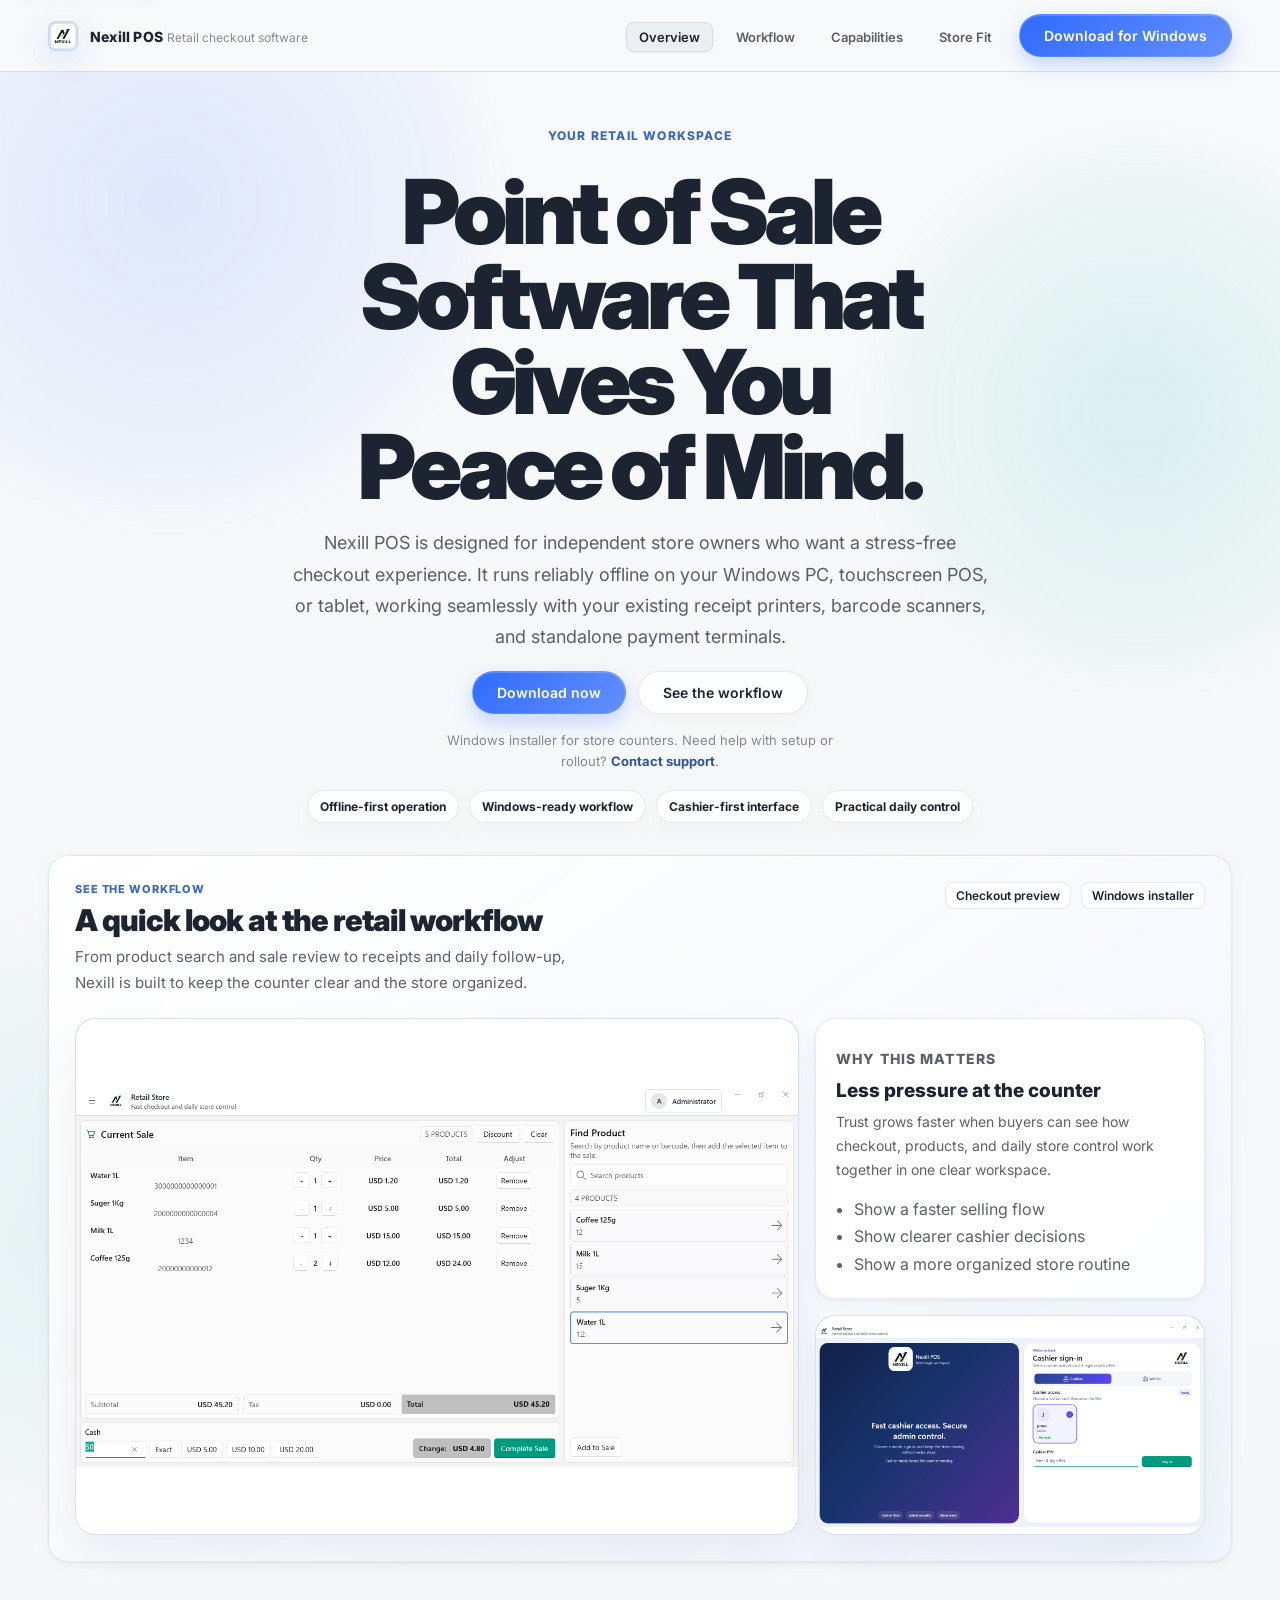
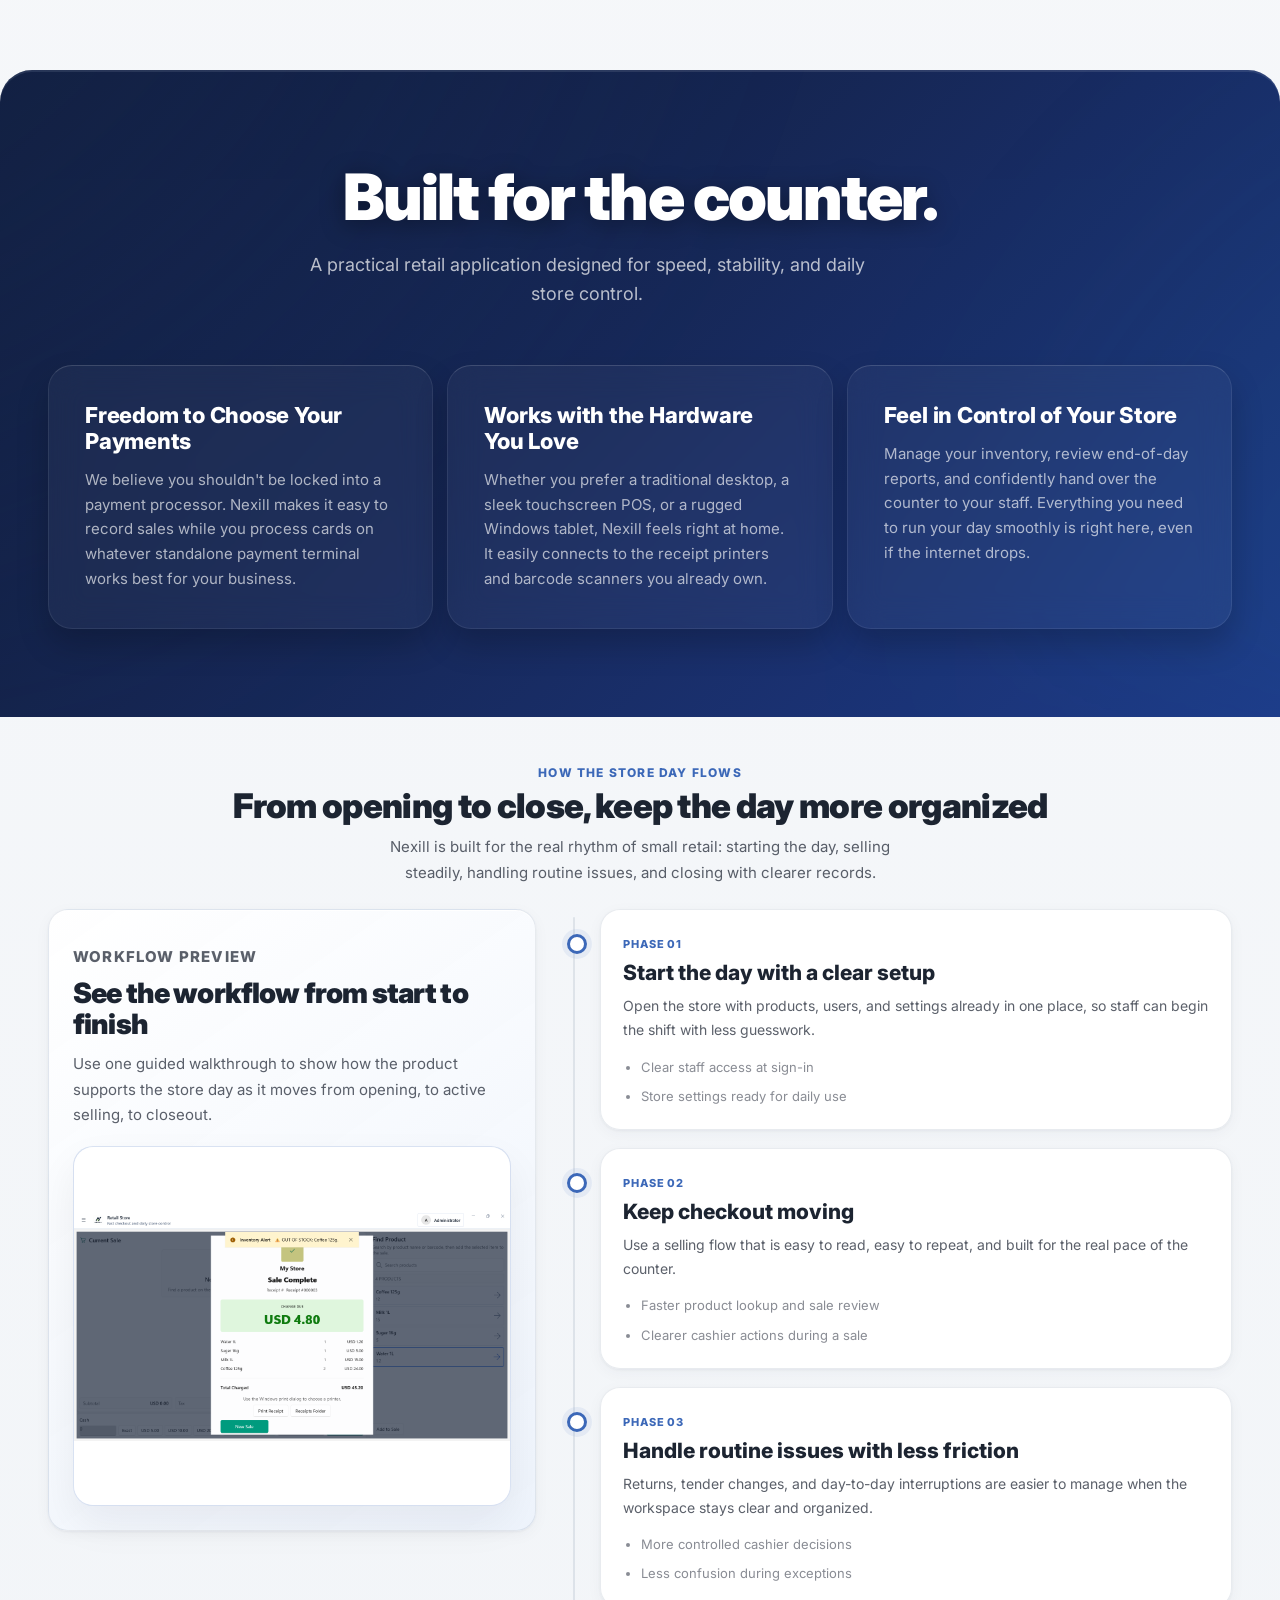
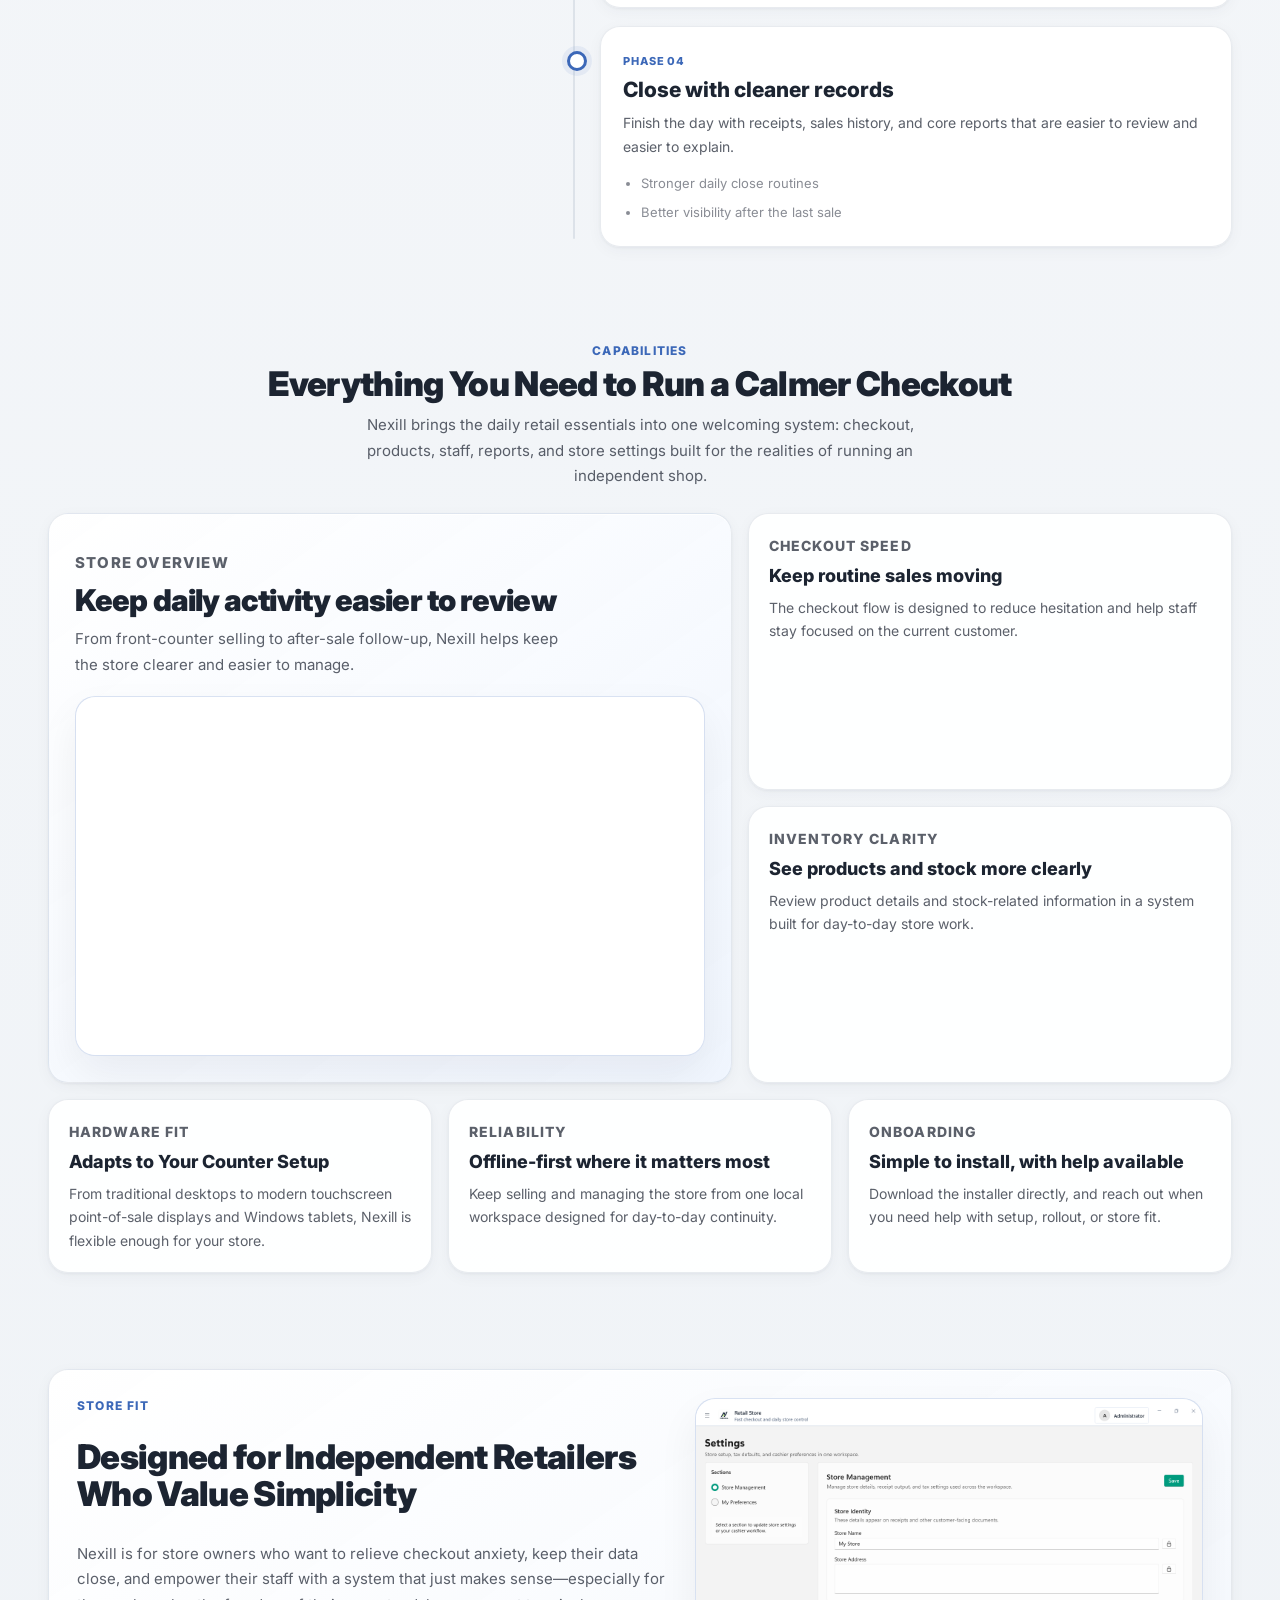
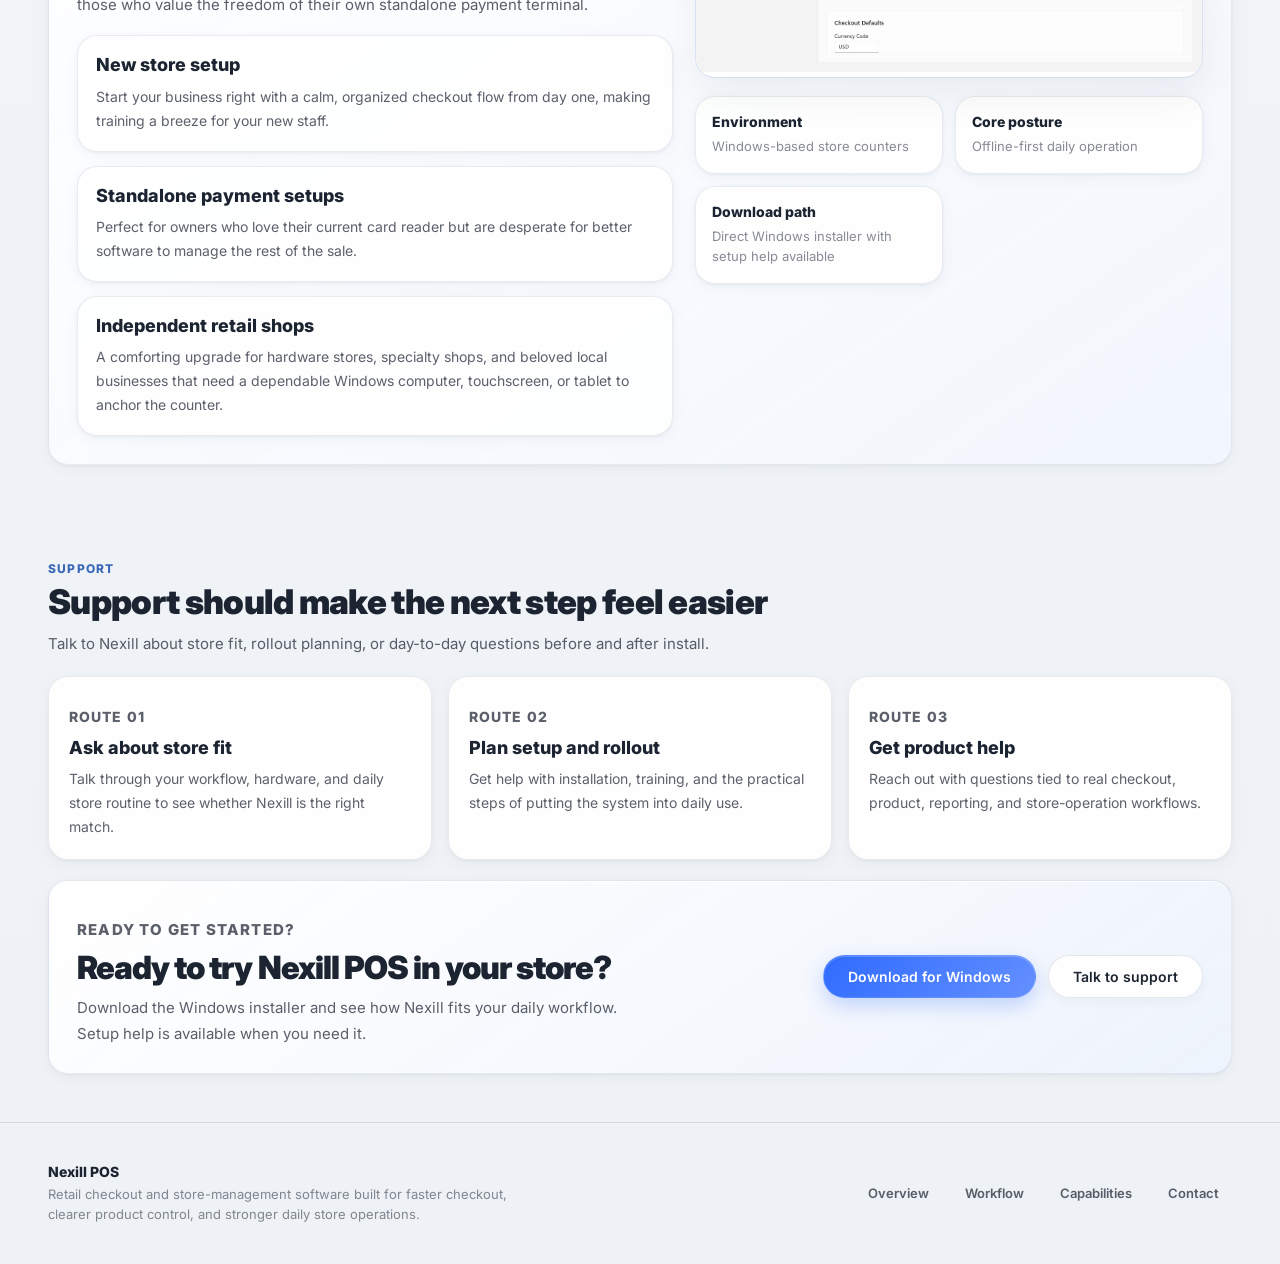
==== commit ba910650: "🔒 Remove hardcoded Google Analytics tracking ID Moves the hardcoded Google Analytics tracking ID fro" ====
--- a/index.html
+++ b/index.html
@@ -1,15 +1,6 @@
 <!DOCTYPE html>
 <html lang="en">
 <head>
-<!-- Google tag (gtag.js) -->
-<script async src="https://www.googletagmanager.com/gtag/js?id=G-BRFE09R2JH"></script>
-<script>
-  window.dataLayer = window.dataLayer || [];
-  function gtag(){dataLayer.push(arguments);}
-  gtag('js', new Date());
-
-  gtag('config', 'G-BRFE09R2JH');
-</script>
   <meta charset="UTF-8">
   <meta name="viewport" content="width=device-width, initial-scale=1.0">
   <meta name="description" content="Nexill POS is a PC-based, offline-first retail checkout and store management application designed for small independent stores. Features inventory control, reporting, and compatibility with non-integrated external payment terminals.">
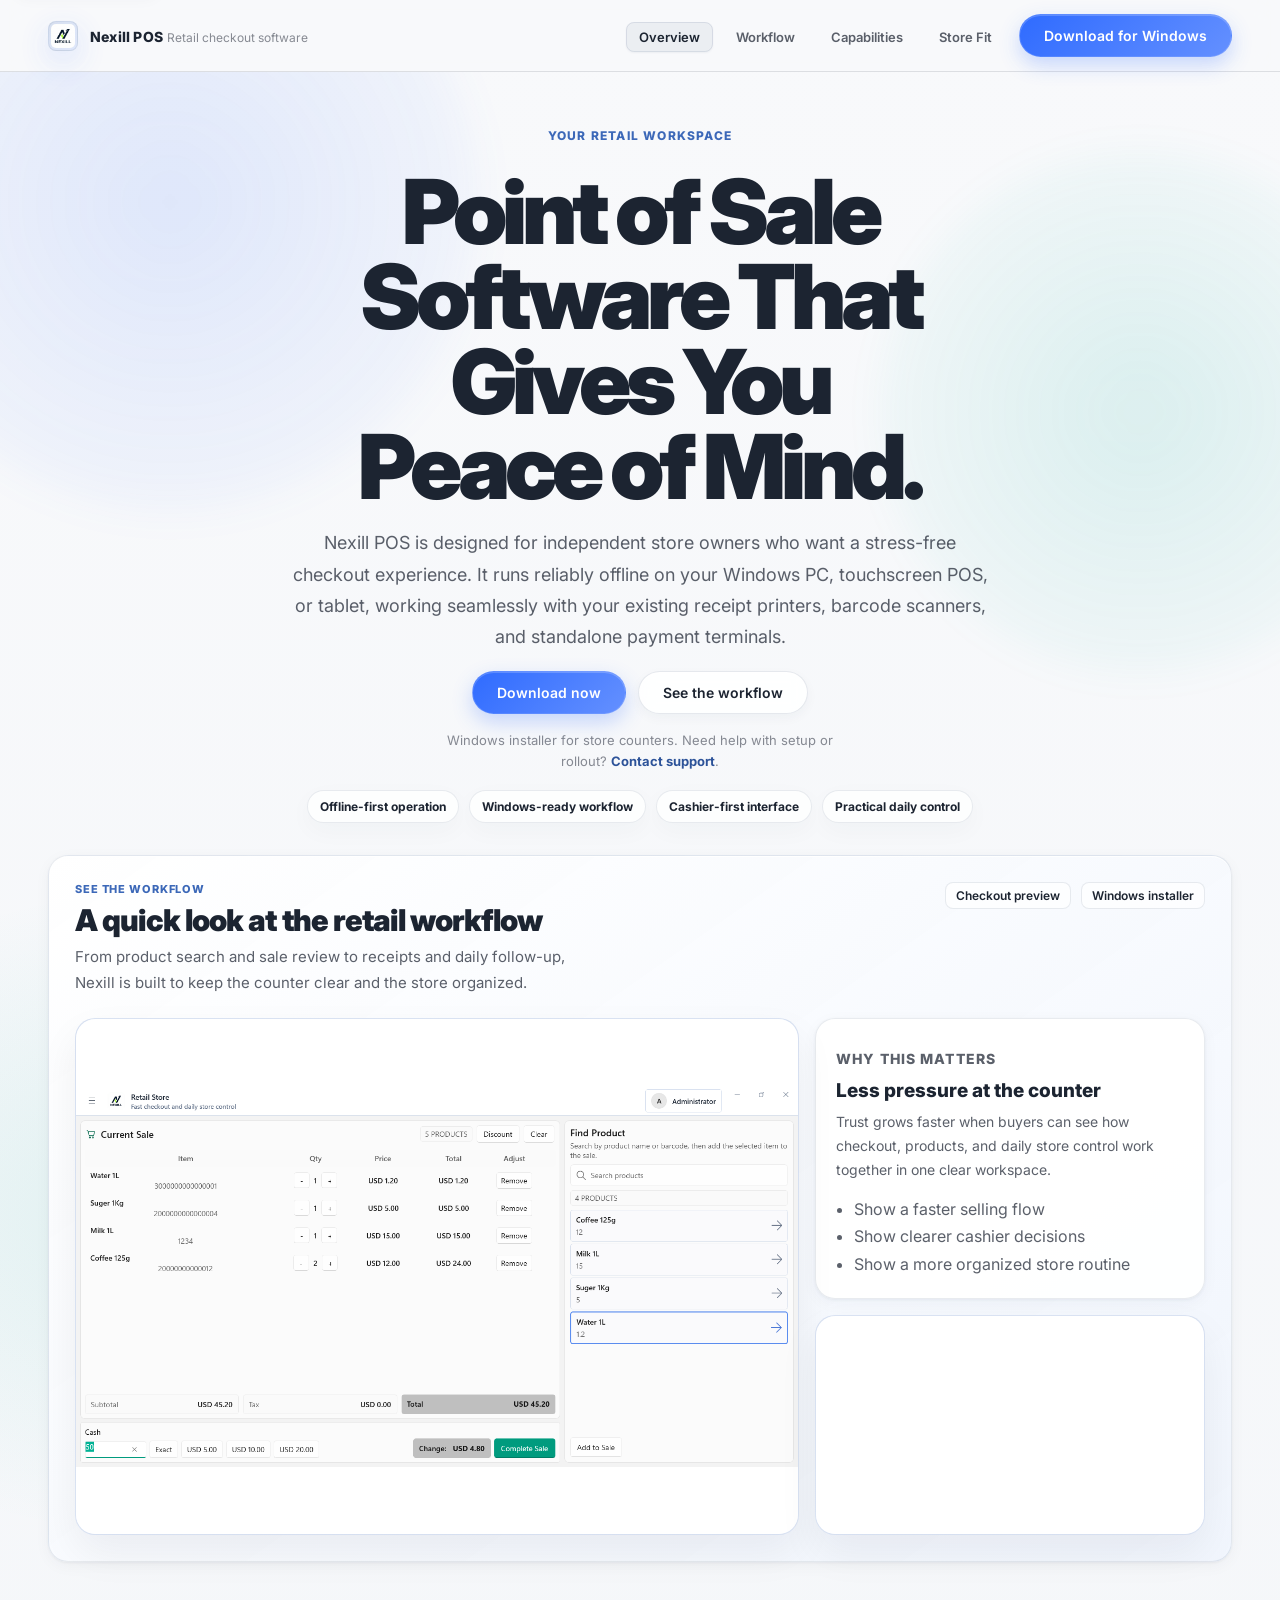
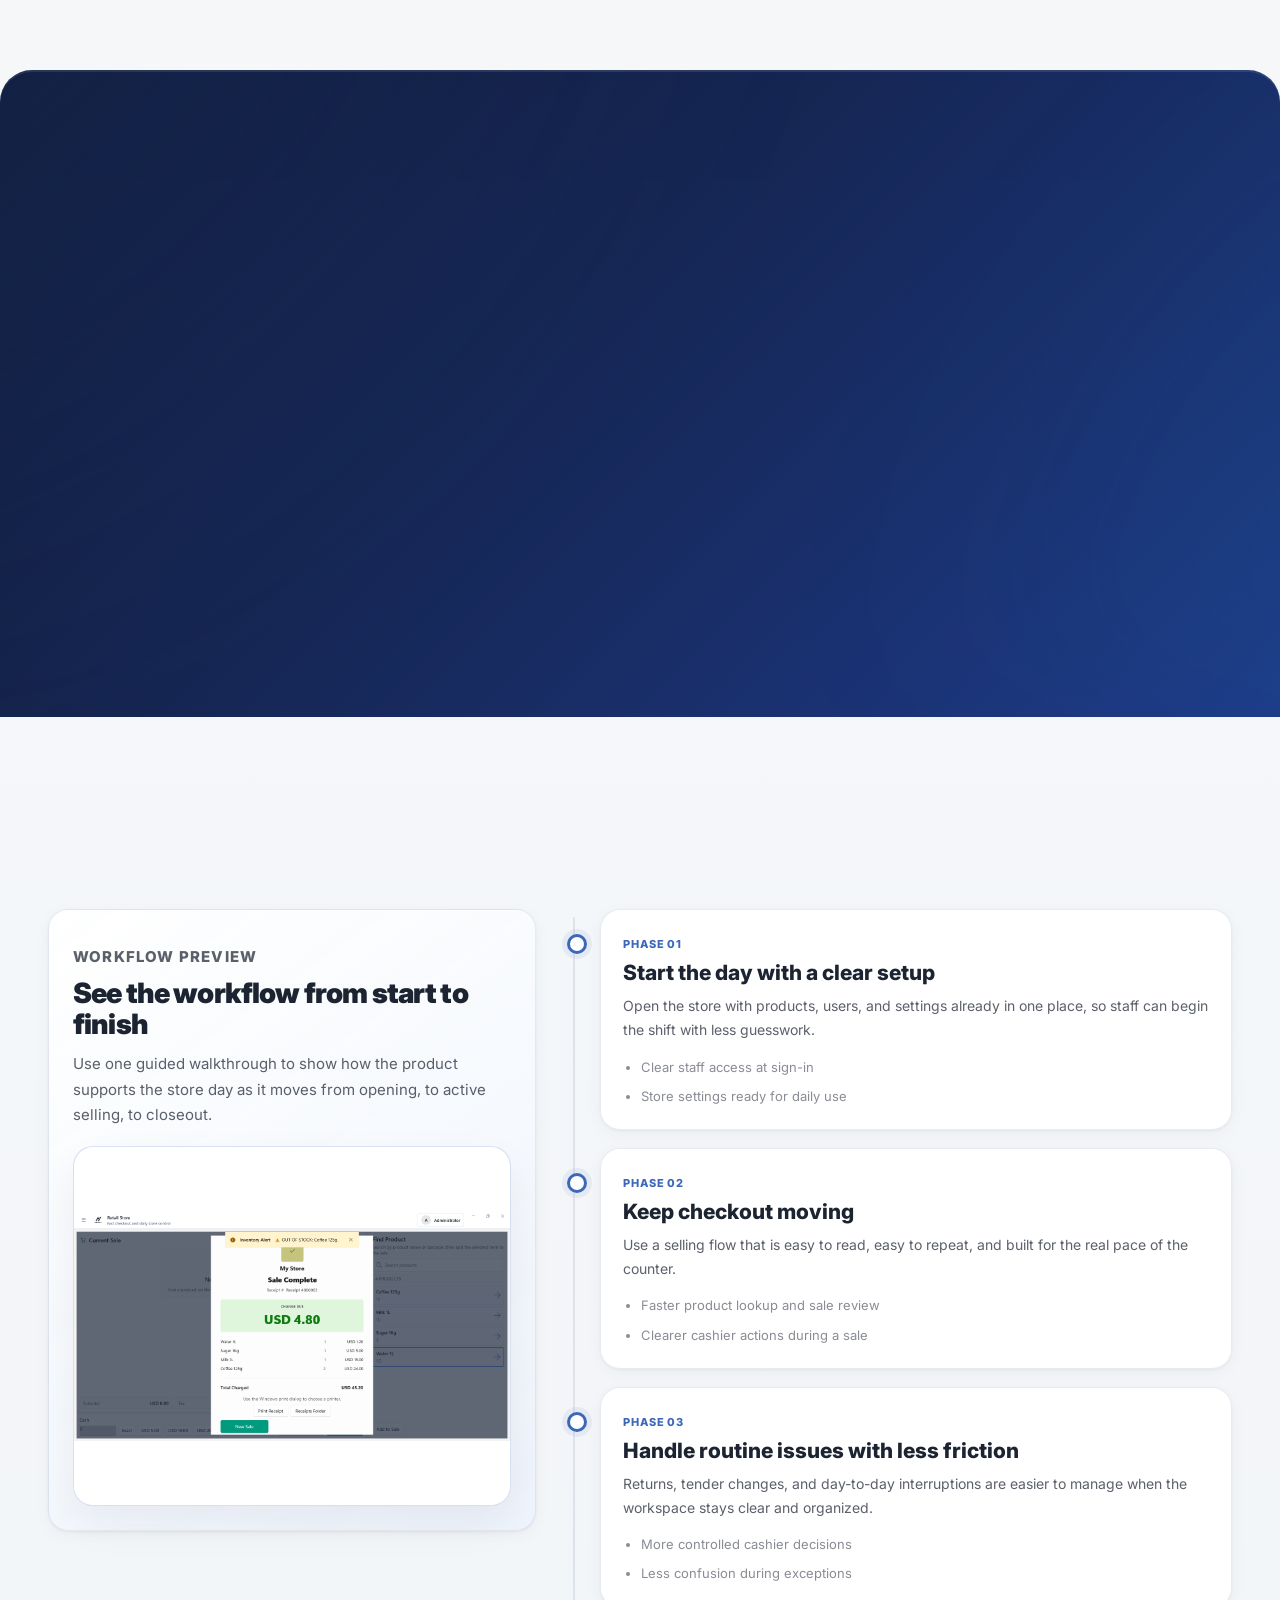
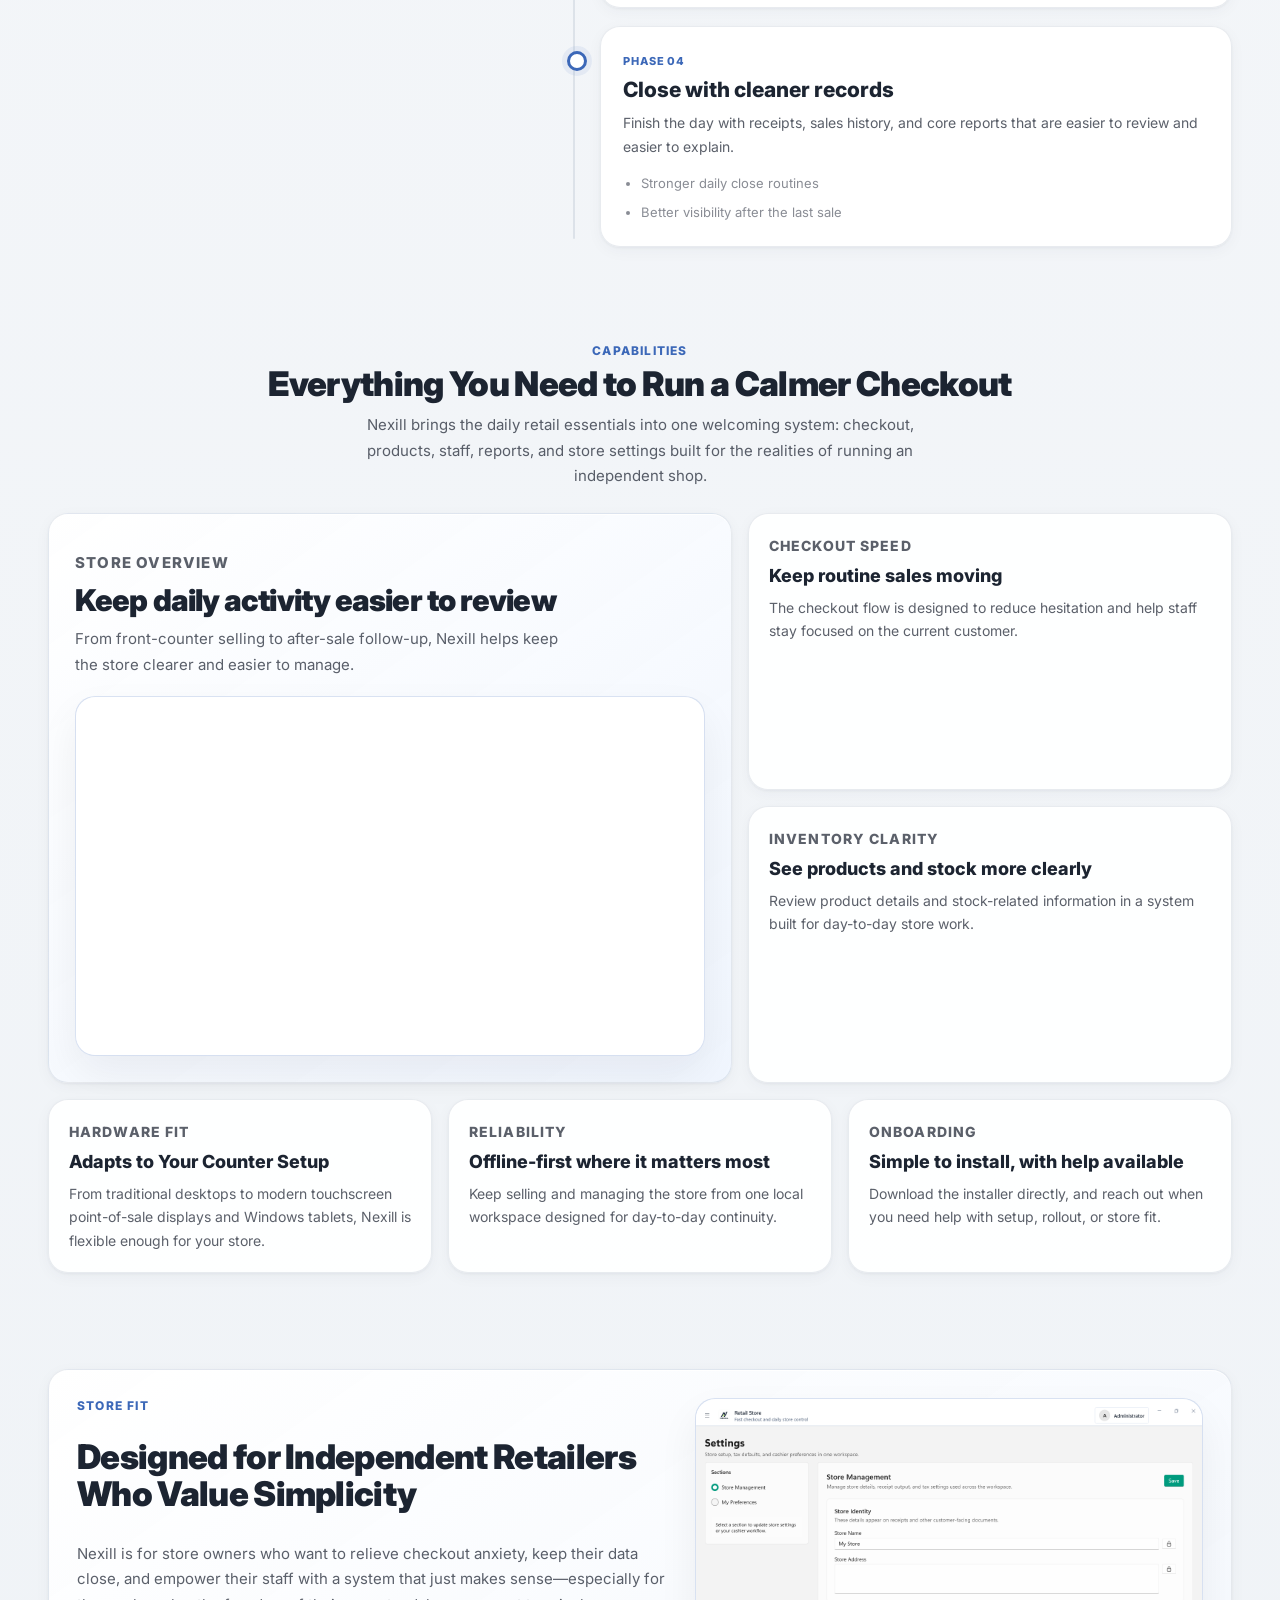
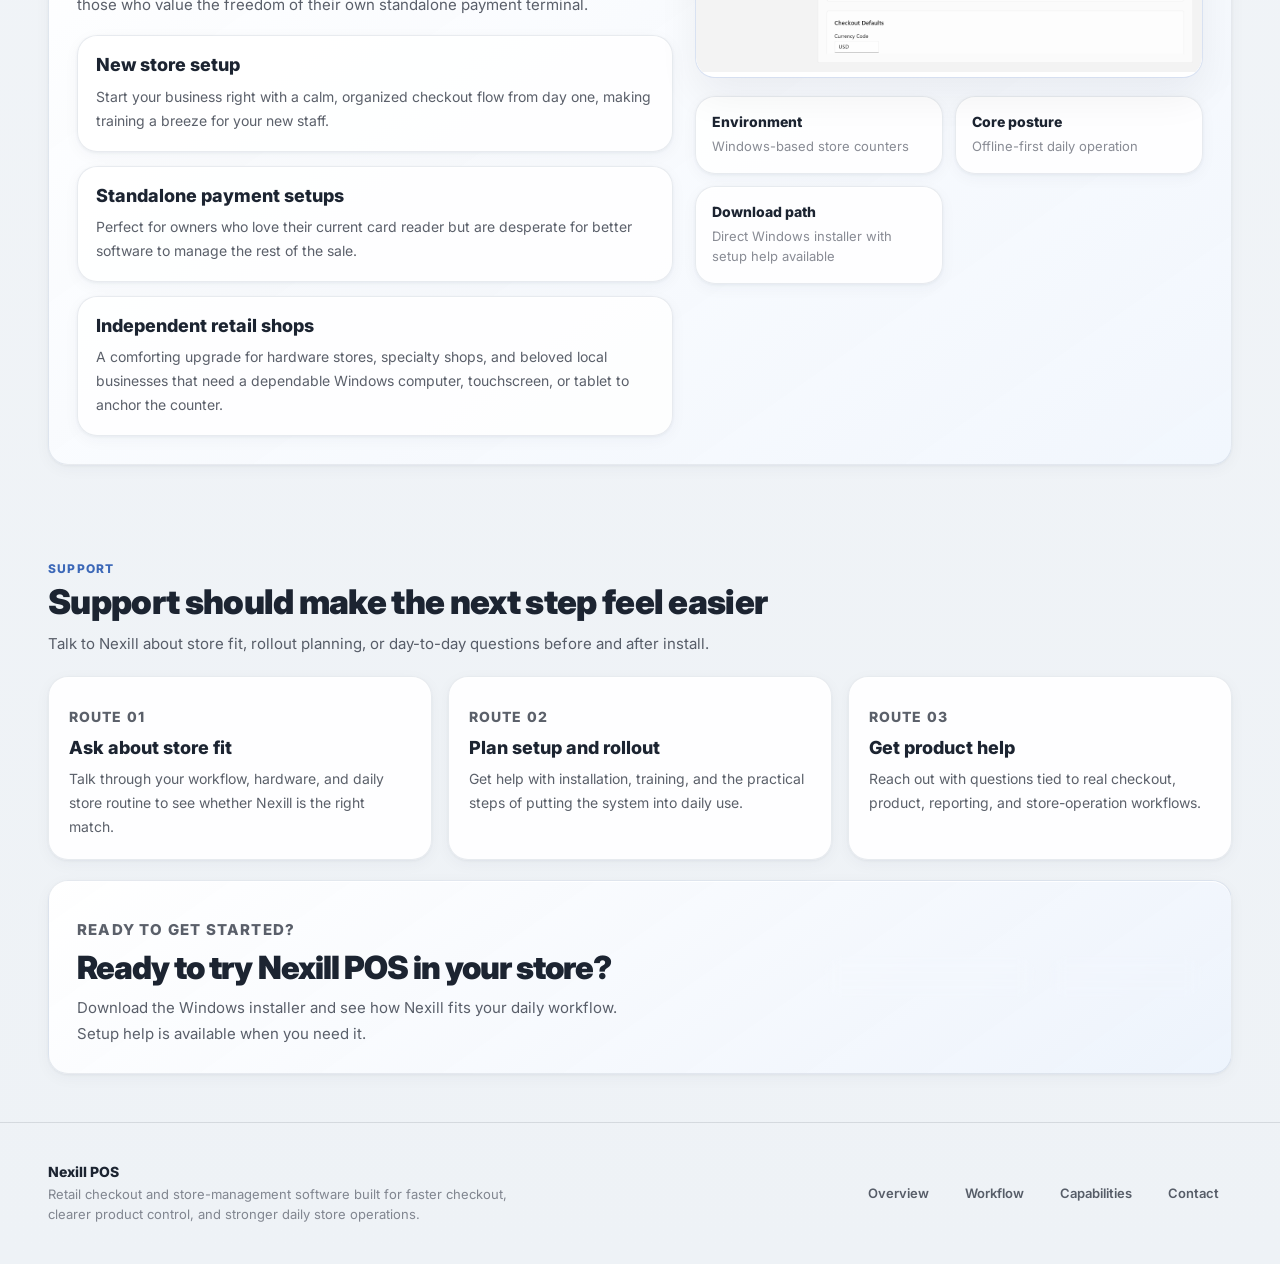
==== commit bbfbc64c: "Fix GitHub Pages deployment by moving files to root and adding workflow" ====
--- a/index.html
+++ b/index.html
@@ -1,6 +1,15 @@
 <!DOCTYPE html>
 <html lang="en">
 <head>
+<!-- Google tag (gtag.js) -->
+<script async src="https://www.googletagmanager.com/gtag/js?id=G-BRFE09R2JH"></script>
+<script>
+  window.dataLayer = window.dataLayer || [];
+  function gtag(){dataLayer.push(arguments);}
+  gtag('js', new Date());
+
+  gtag('config', 'G-BRFE09R2JH');
+</script>
   <meta charset="UTF-8">
   <meta name="viewport" content="width=device-width, initial-scale=1.0">
   <meta name="description" content="Nexill POS is a PC-based, offline-first retail checkout and store management application designed for small independent stores. Features inventory control, reporting, and compatibility with non-integrated external payment terminals.">
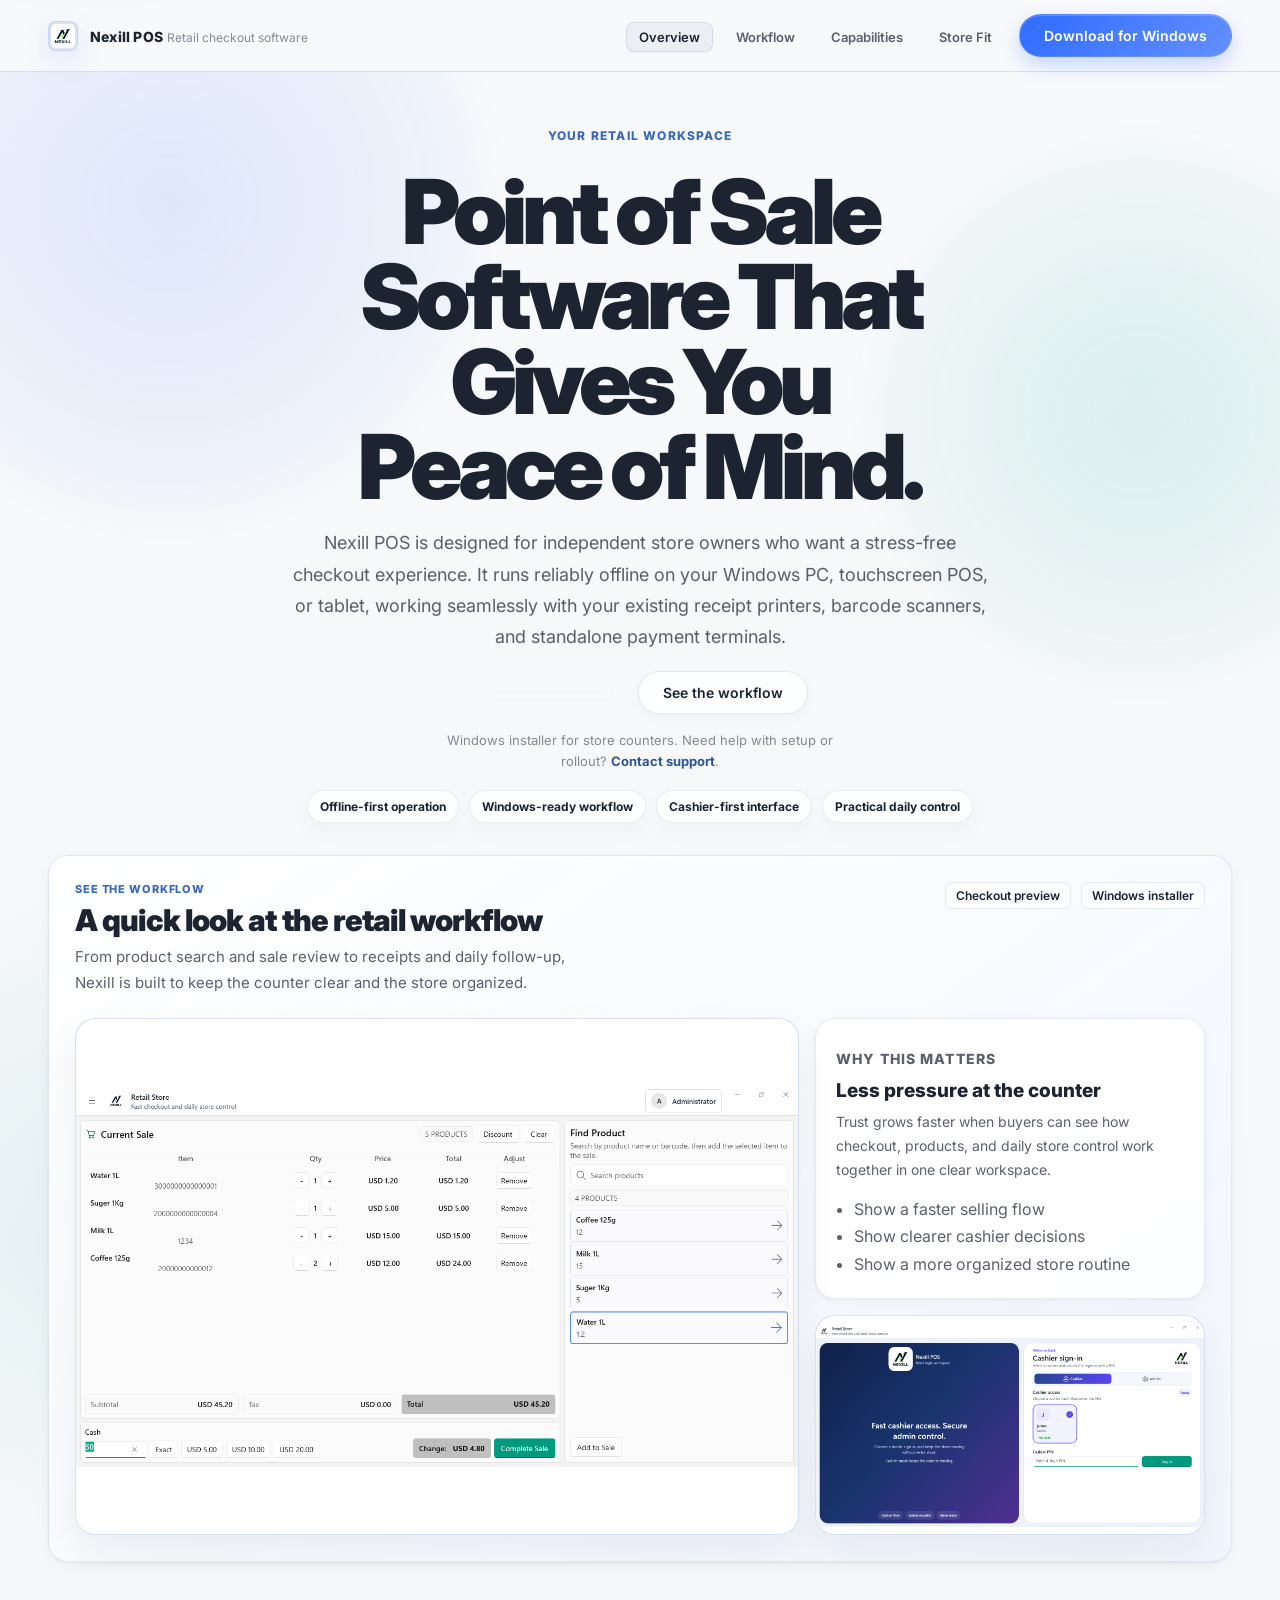
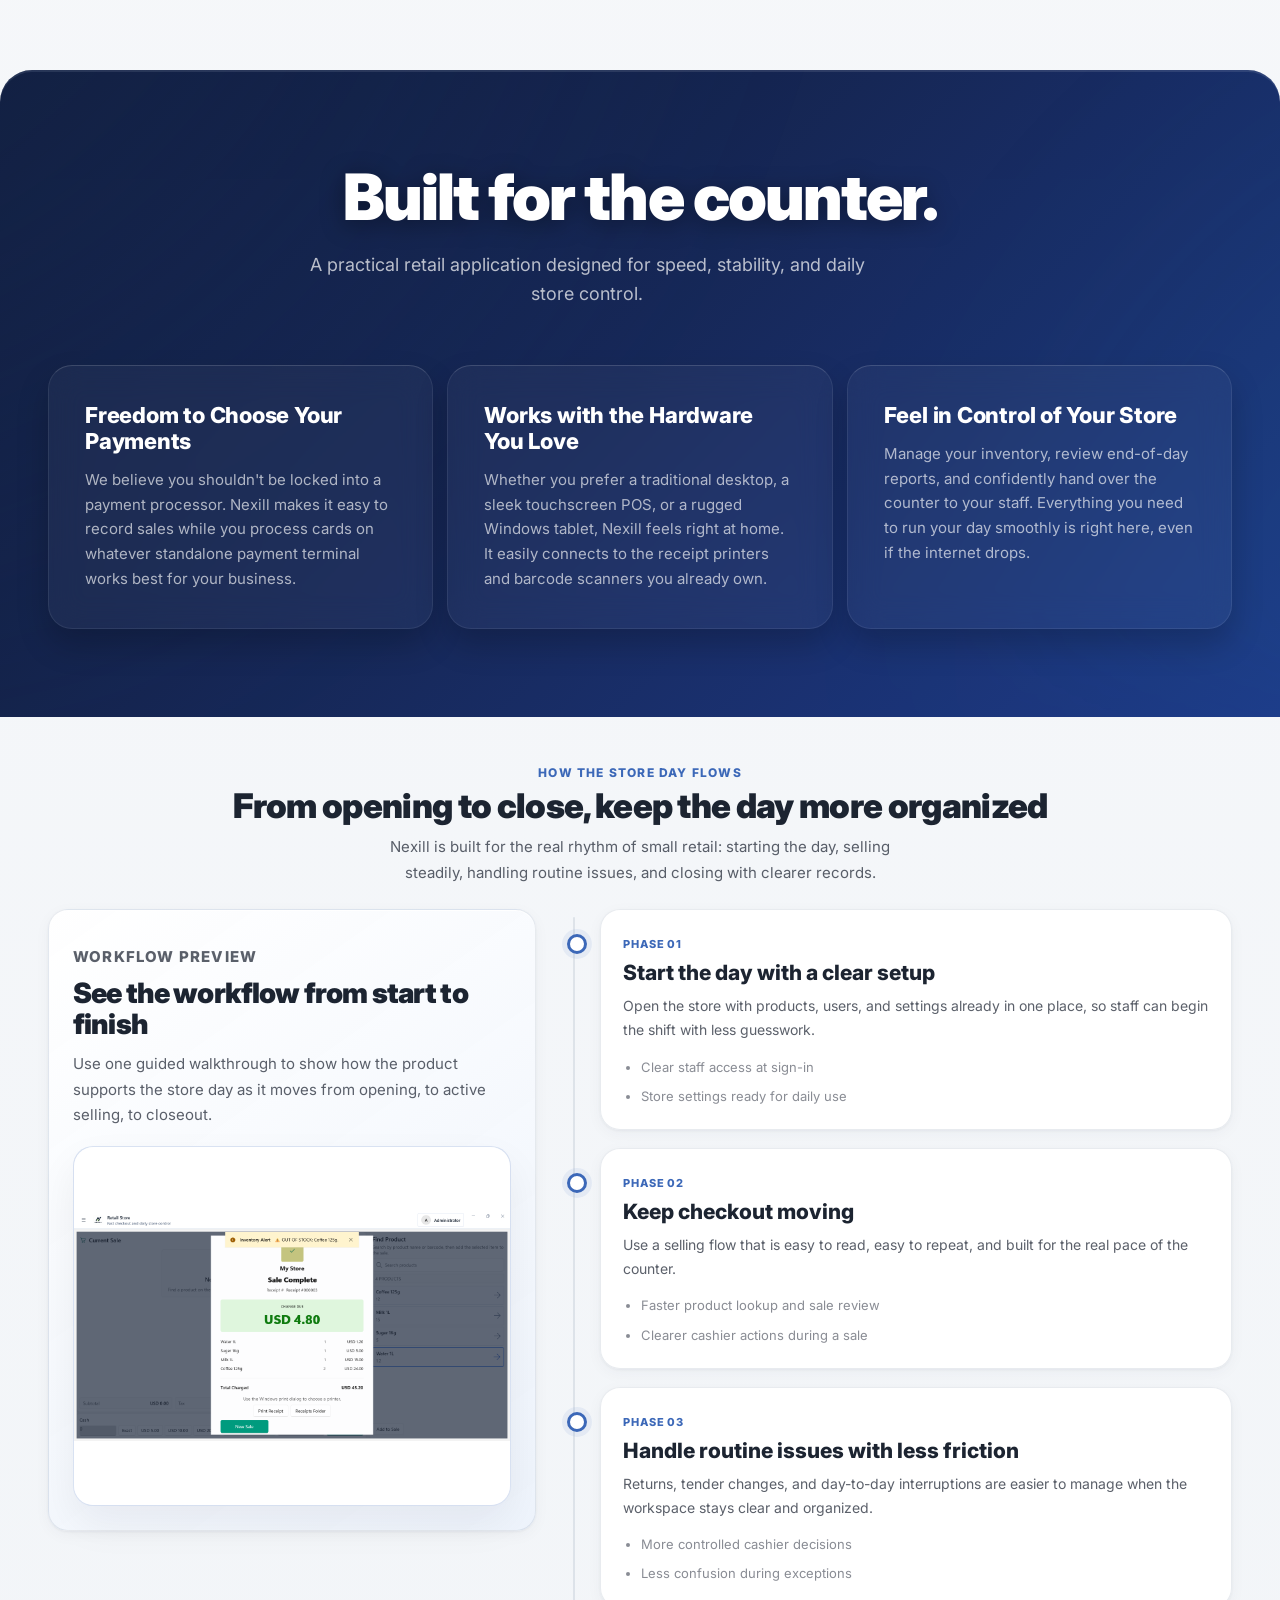
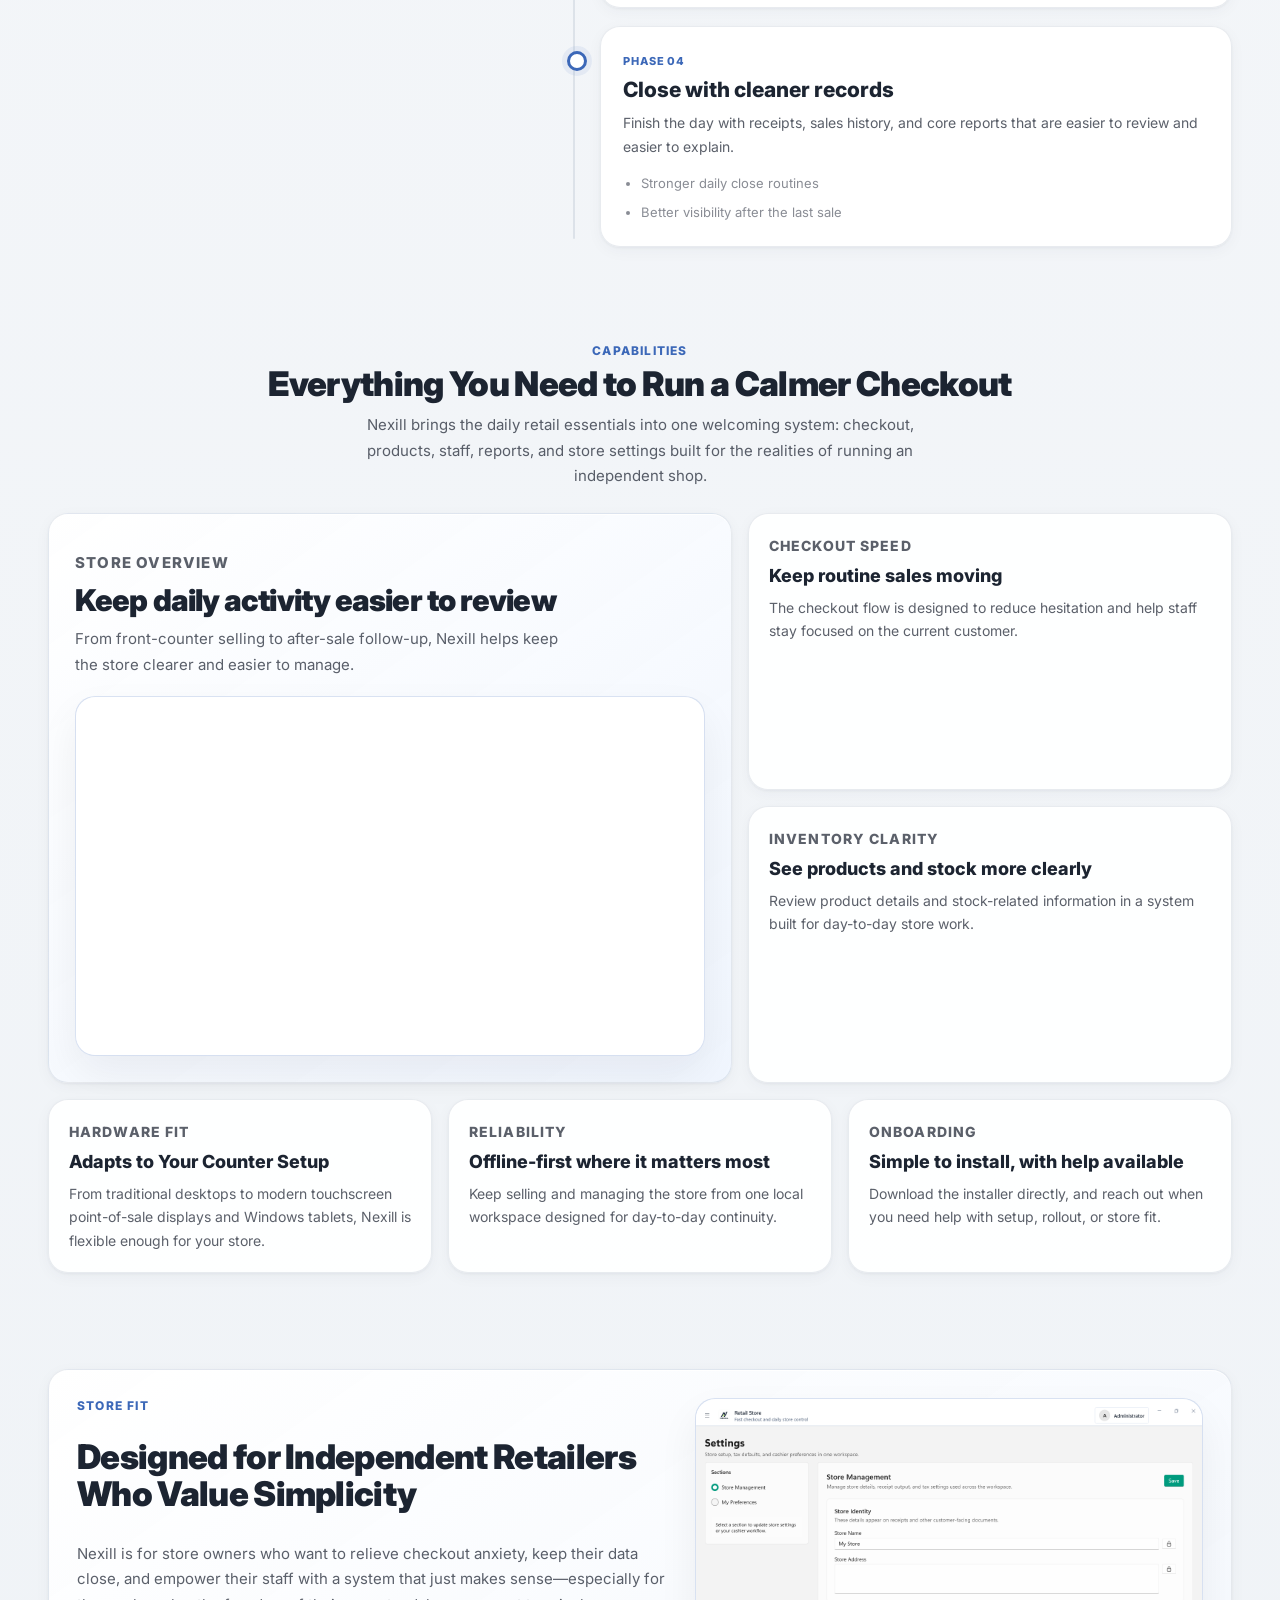
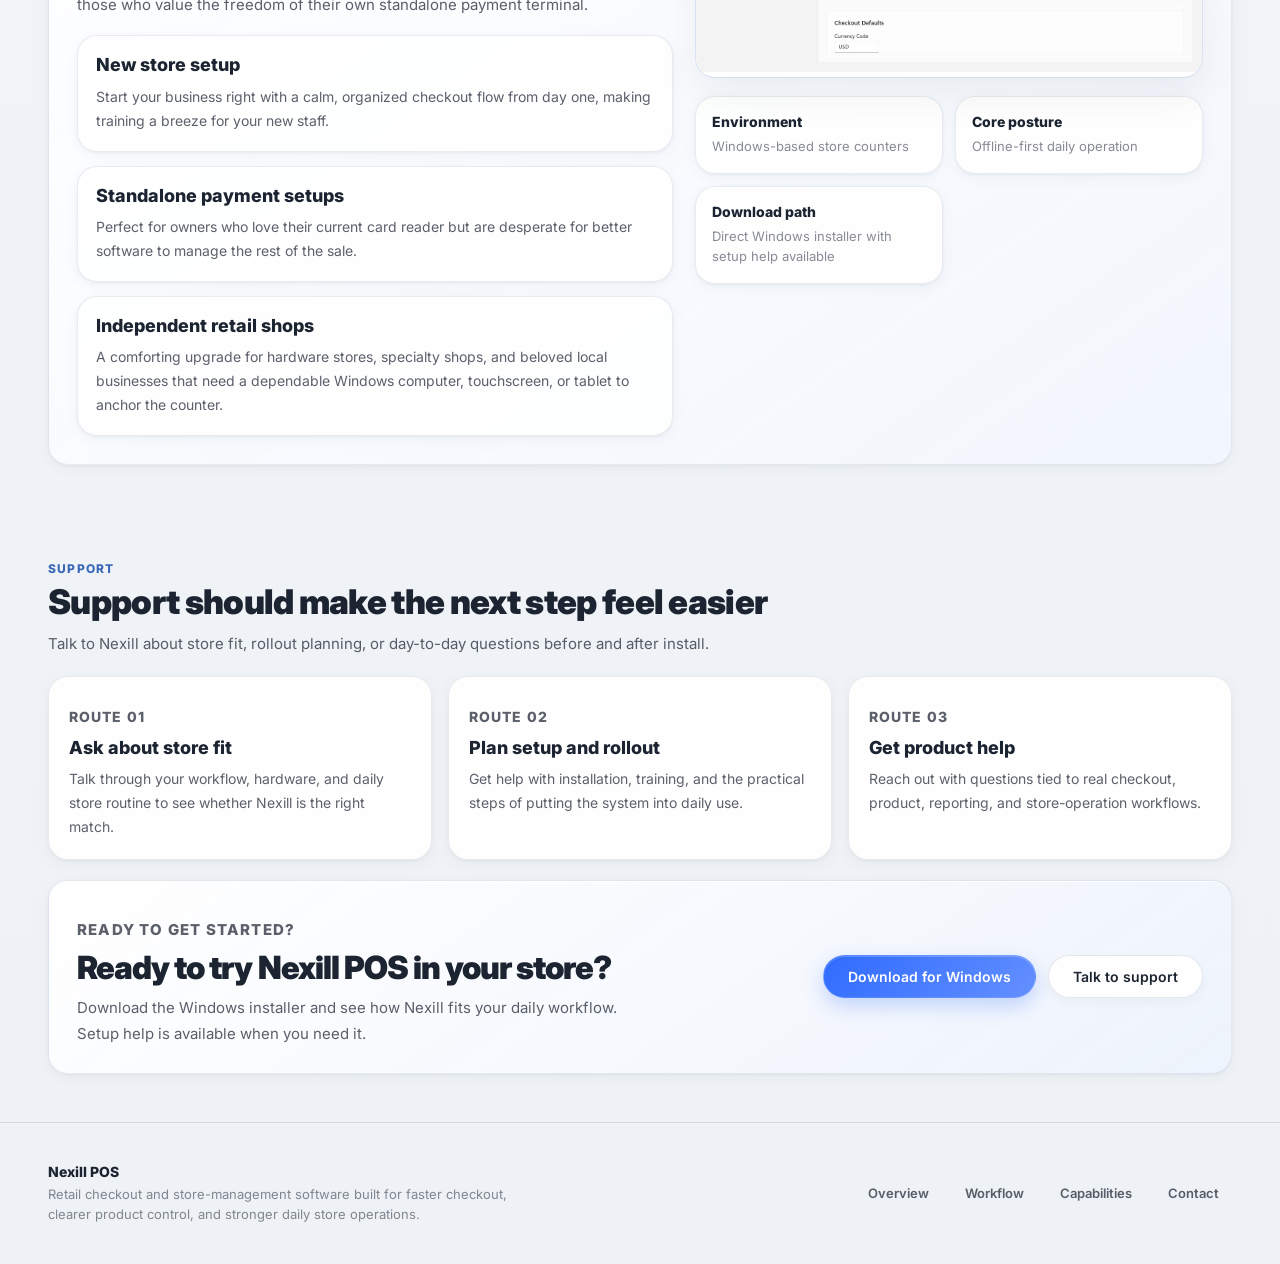
==== commit 2b636158: "Merge pull request #7 from Nexill/security/remove-hardcoded-ga-id-2318146184225147981 🔒 Refactor: Mo" ====
--- a/index.html
+++ b/index.html
@@ -1,15 +1,6 @@
 <!DOCTYPE html>
 <html lang="en">
 <head>
-<!-- Google tag (gtag.js) -->
-<script async src="https://www.googletagmanager.com/gtag/js?id=G-BRFE09R2JH"></script>
-<script>
-  window.dataLayer = window.dataLayer || [];
-  function gtag(){dataLayer.push(arguments);}
-  gtag('js', new Date());
-
-  gtag('config', 'G-BRFE09R2JH');
-</script>
   <meta charset="UTF-8">
   <meta name="viewport" content="width=device-width, initial-scale=1.0">
   <meta name="description" content="Nexill POS is a PC-based, offline-first retail checkout and store management application designed for small independent stores. Features inventory control, reporting, and compatibility with non-integrated external payment terminals.">
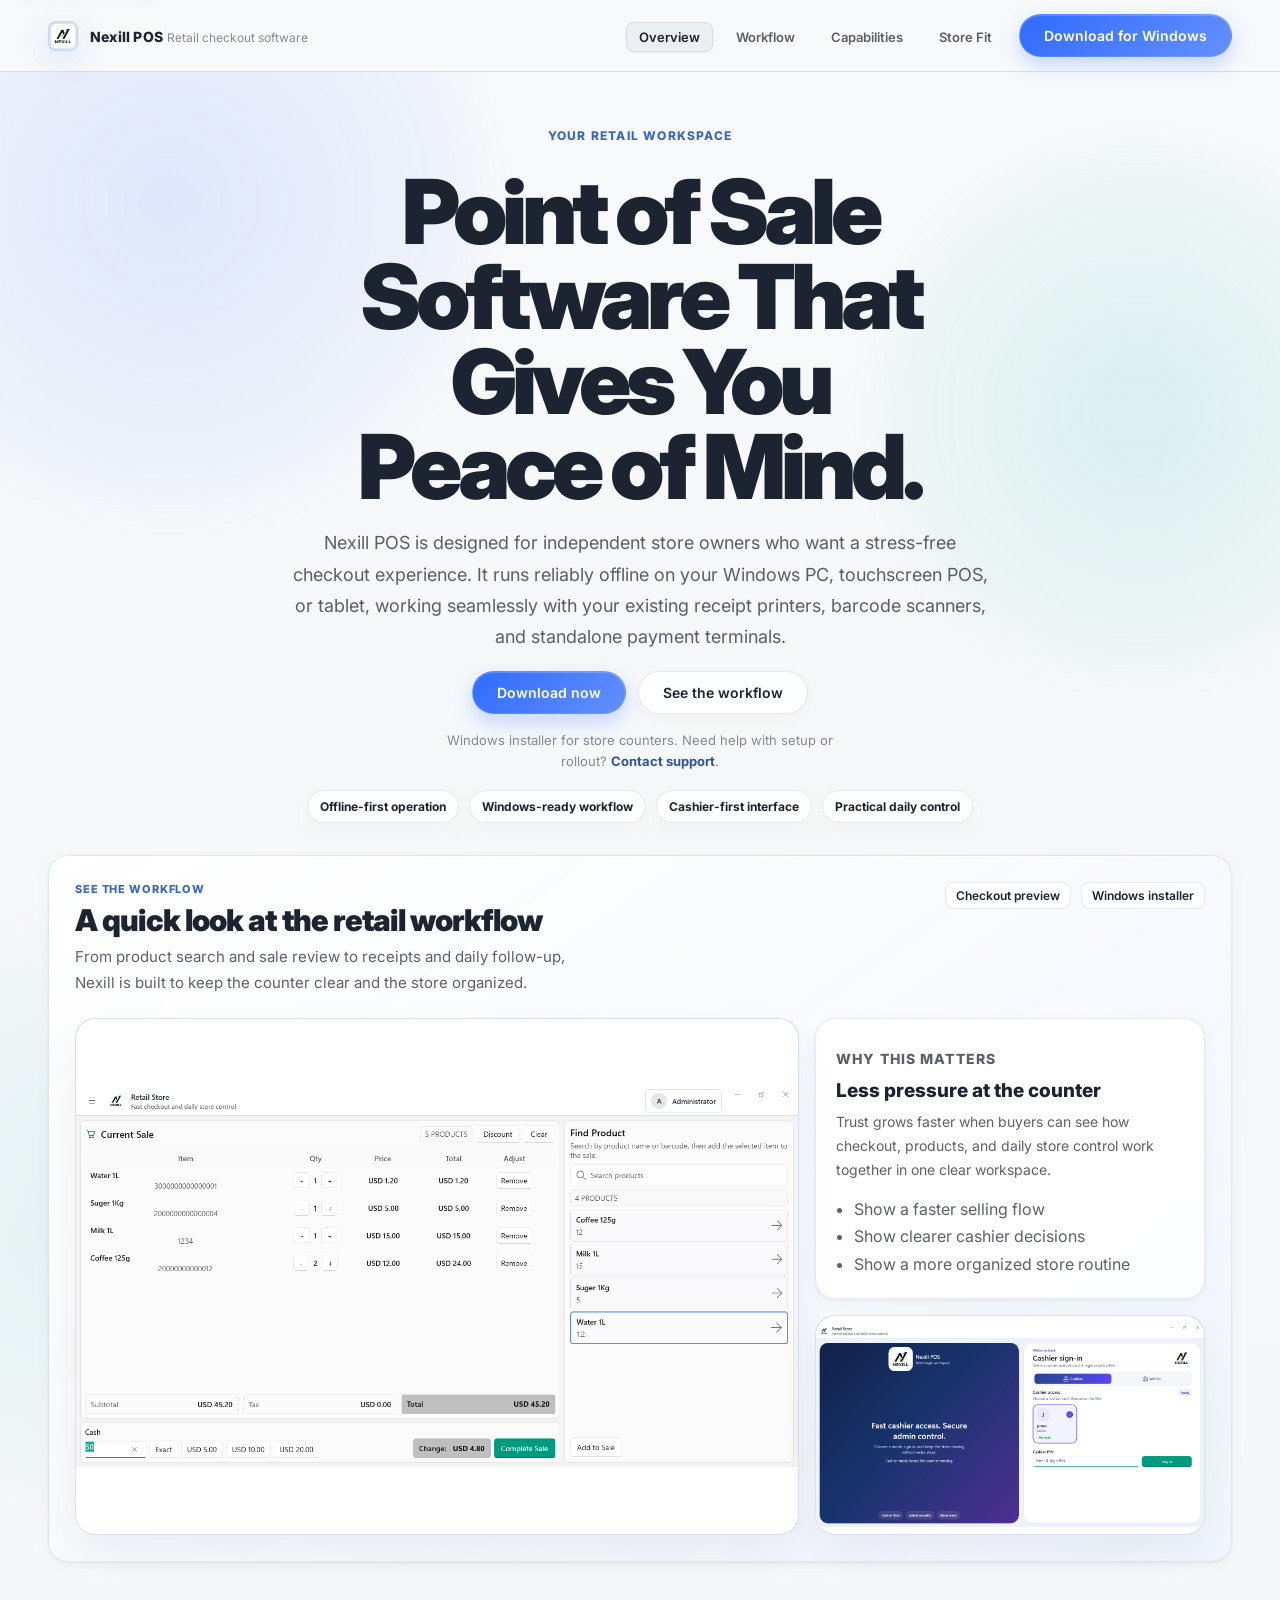
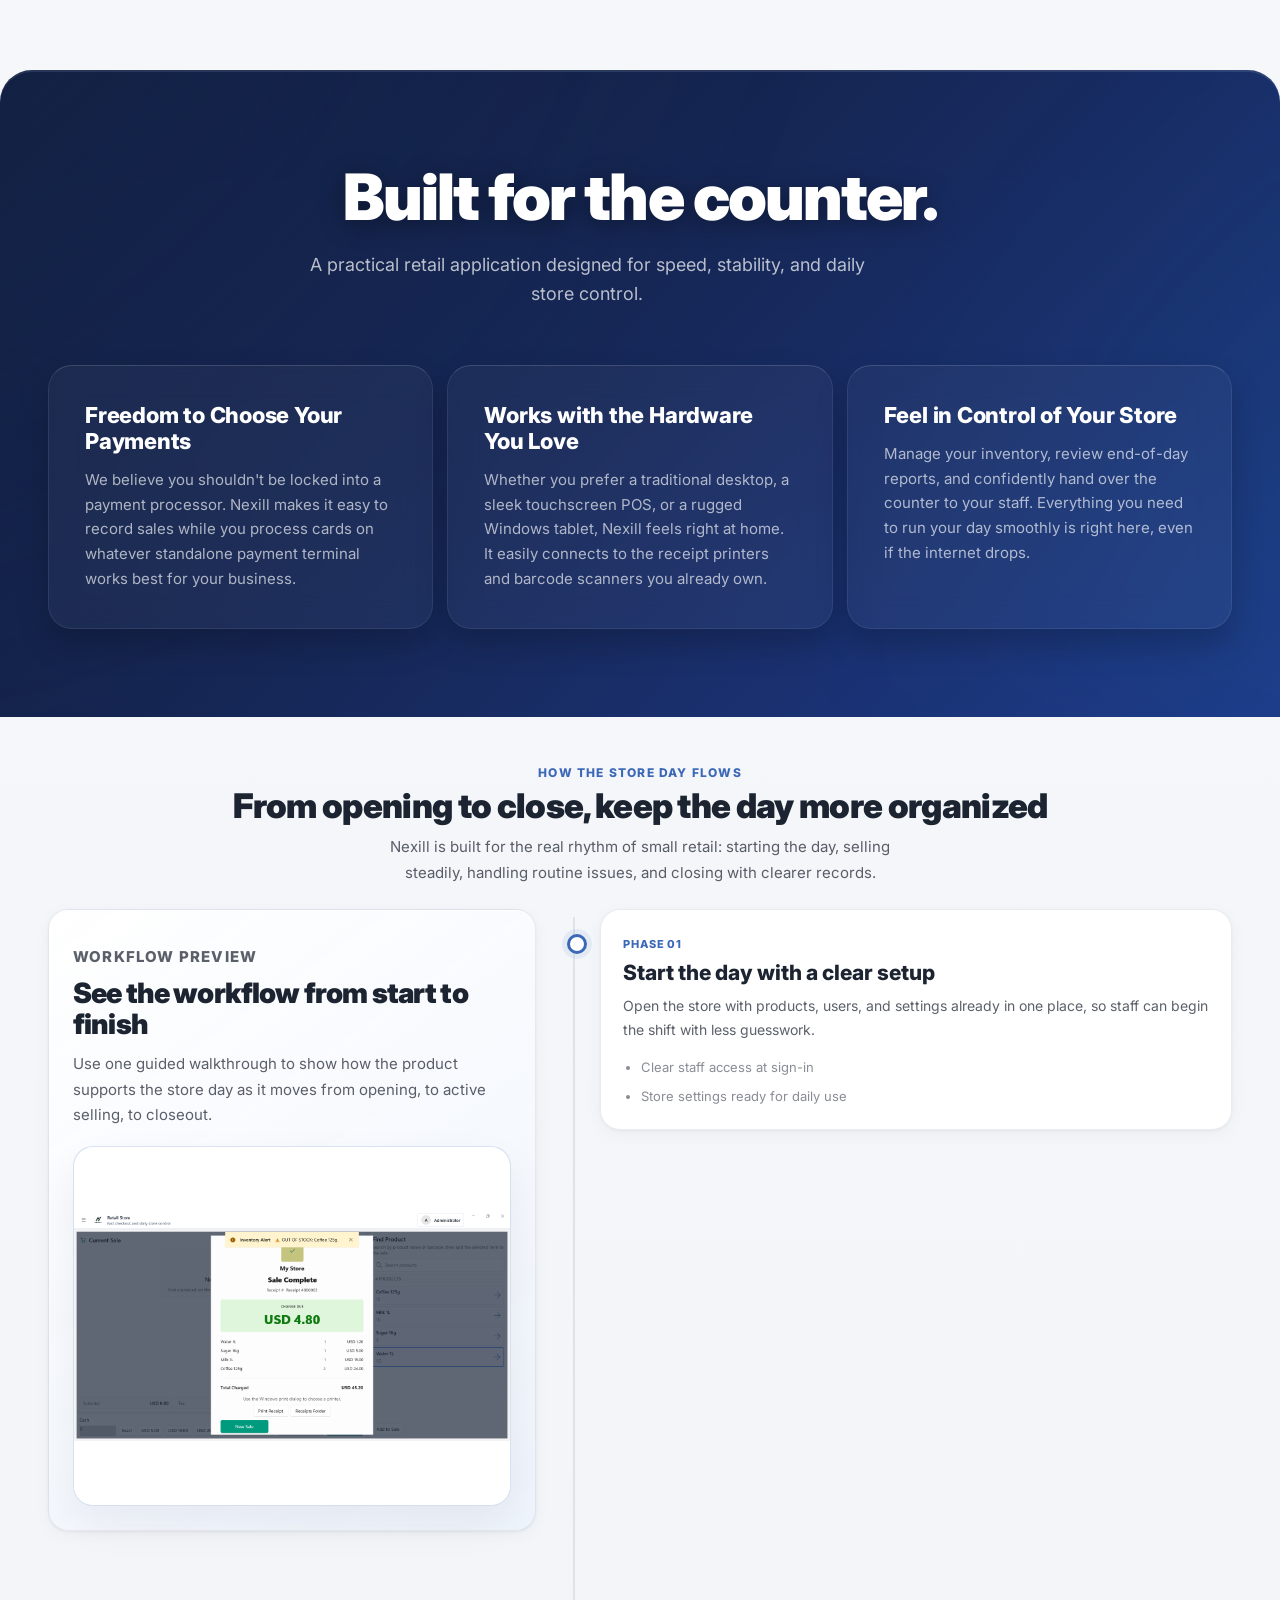
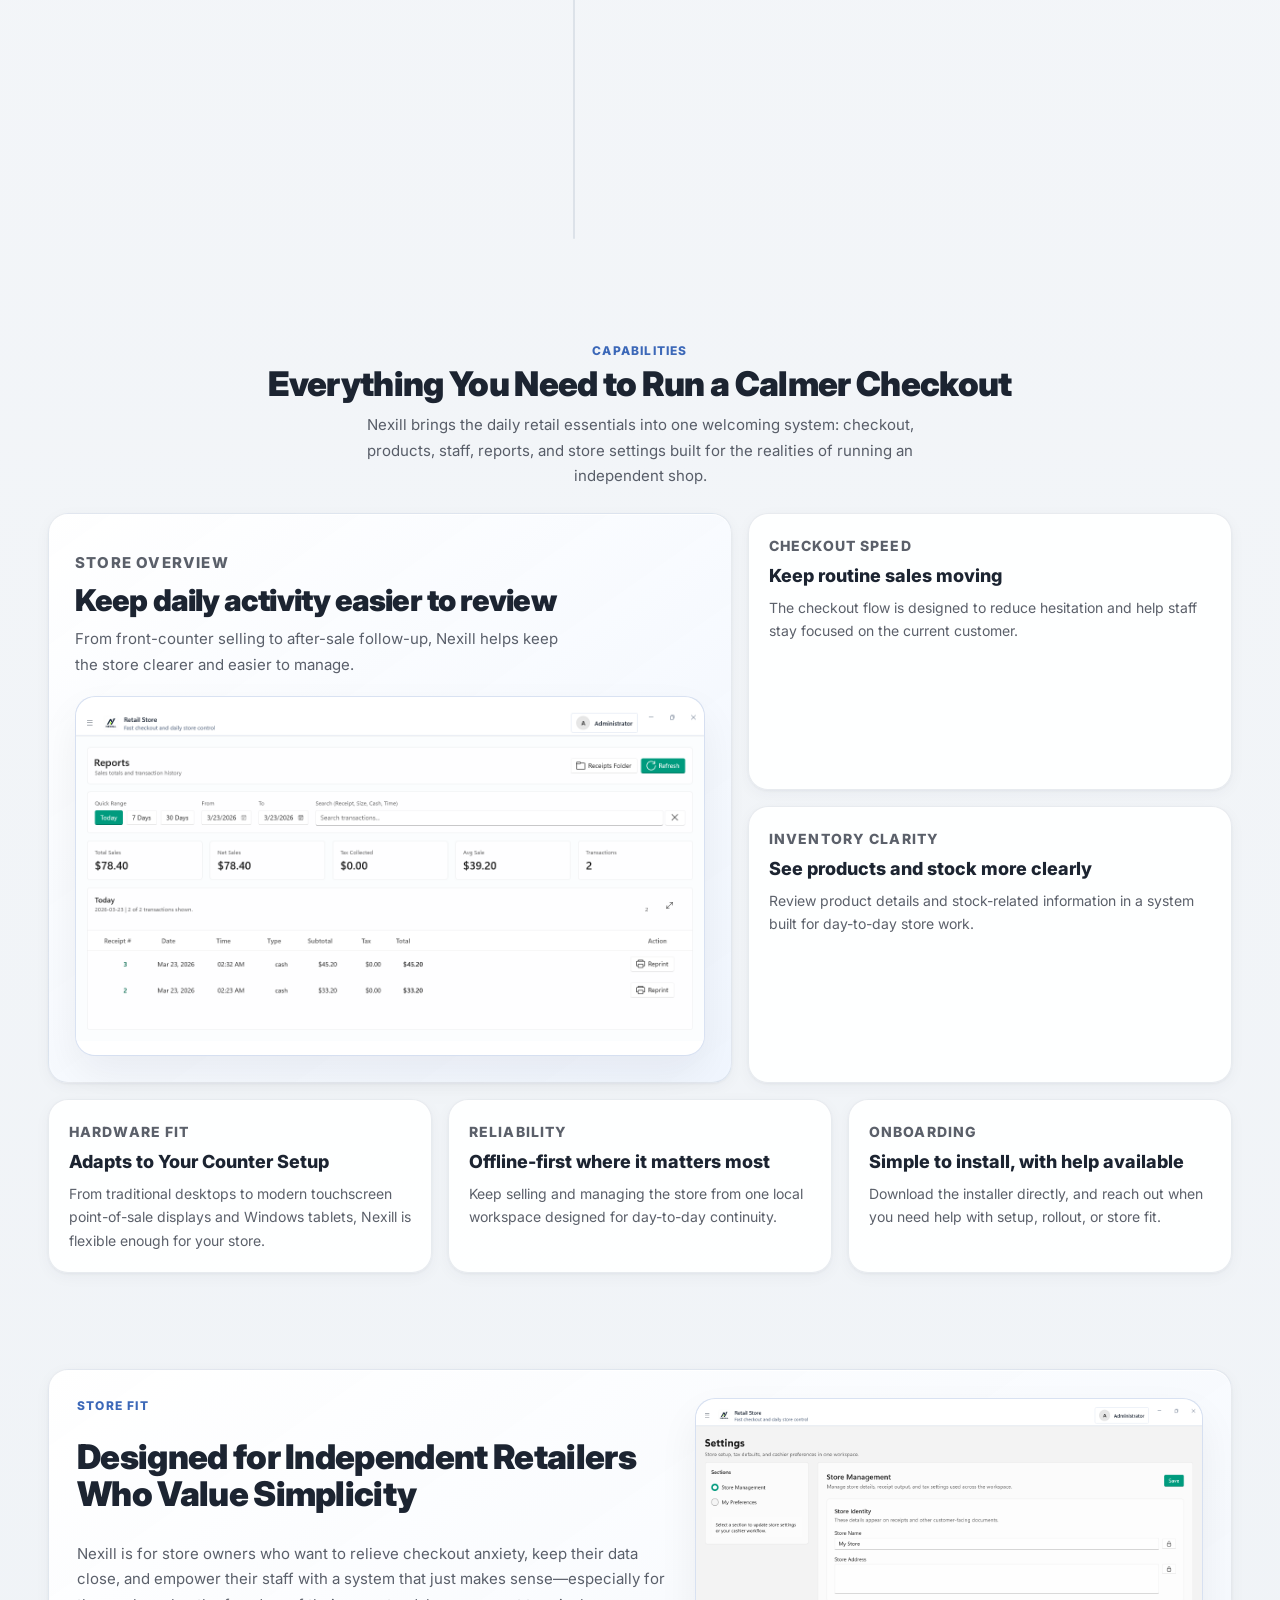
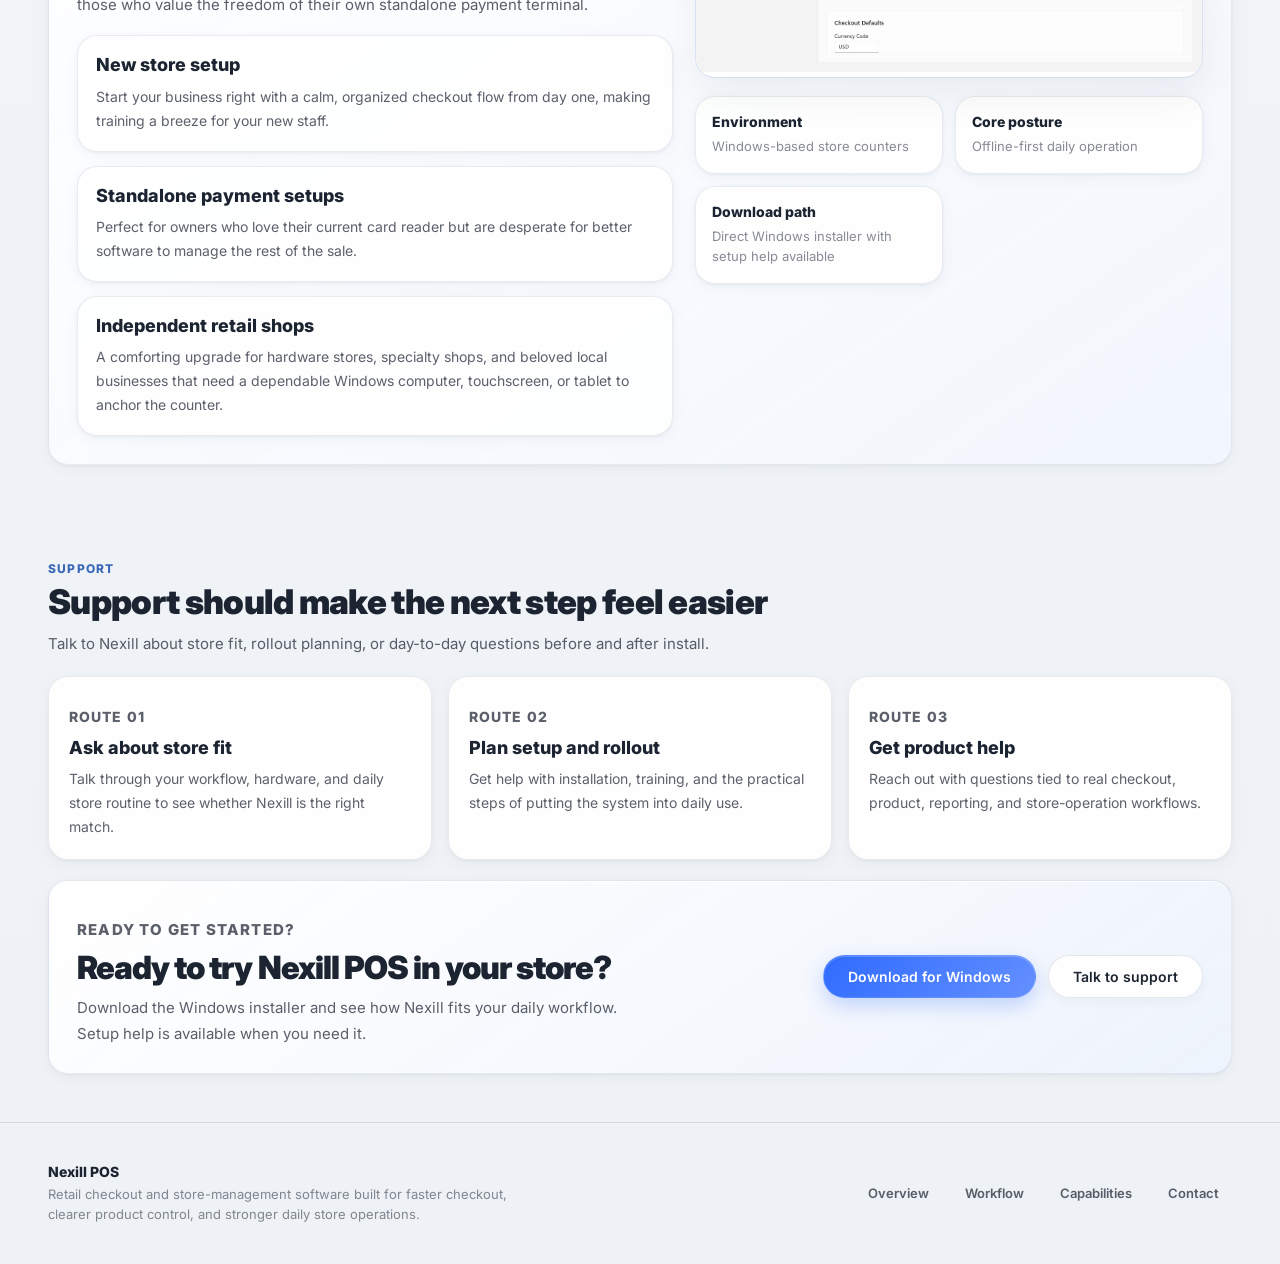
==== commit c70c89bc: "refactor: consolidate duplicated javascript into main.js - Extracted IntersectionObserver reveal log" ====
--- a/index.html
+++ b/index.html
@@ -1,6 +1,15 @@
 <!DOCTYPE html>
 <html lang="en">
 <head>
+<!-- Google tag (gtag.js) -->
+<script async src="https://www.googletagmanager.com/gtag/js?id=G-BRFE09R2JH"></script>
+<script>
+  window.dataLayer = window.dataLayer || [];
+  function gtag(){dataLayer.push(arguments);}
+  gtag('js', new Date());
+
+  gtag('config', 'G-BRFE09R2JH');
+</script>
   <meta charset="UTF-8">
   <meta name="viewport" content="width=device-width, initial-scale=1.0">
   <meta name="description" content="Nexill POS is a PC-based, offline-first retail checkout and store management application designed for small independent stores. Features inventory control, reporting, and compatibility with non-integrated external payment terminals.">
@@ -9,6 +18,7 @@
   <link rel="preconnect" href="https://fonts.gstatic.com" crossorigin>
   <link href="https://fonts.googleapis.com/css2?family=Inter:wght@300;400;500;600;700;800;900&display=swap" rel="stylesheet">
   <link rel="stylesheet" href="src/styles/main.css?v=4">
+  <script src="src/scripts/main.js" defer></script>
 </head>
 <body>
 
@@ -348,58 +358,5 @@
     </div>
   </footer>
 
-  <script>
-    const revealItems = document.querySelectorAll('[data-reveal]');
-    const sectionLinks = document.querySelectorAll('.nav-list a[href^="#"]');
-    const trackedSections = document.querySelectorAll('main section[id]');
-    const journeyTrack = document.querySelector('[data-journey-track]');
-    const journeyFill = document.querySelector('.journey-line__fill');
-
-    const revealObserver = new IntersectionObserver((entries) => {
-      entries.forEach((entry) => {
-        if (entry.isIntersecting) {
-          entry.target.classList.add('is-visible');
-          revealObserver.unobserve(entry.target);
-        }
-      });
-    }, { threshold: 0.14 });
-
-    revealItems.forEach((item) => revealObserver.observe(item));
-
-    const navObserver = new IntersectionObserver((entries) => {
-      entries.forEach((entry) => {
-        if (!entry.isIntersecting) {
-          return;
-        }
-
-        const activeId = '#' + entry.target.id;
-        sectionLinks.forEach((link) => {
-          link.classList.toggle('active', link.getAttribute('href') === activeId);
-        });
-      });
-    }, {
-      rootMargin: '-35% 0px -50% 0px',
-      threshold: 0.01,
-    });
-
-    trackedSections.forEach((section) => navObserver.observe(section));
-
-    function updateJourneyProgress() {
-      if (!journeyTrack || !journeyFill) {
-        return;
-      }
-
-      const rect = journeyTrack.getBoundingClientRect();
-      const viewportHeight = window.innerHeight;
-      const total = rect.height + viewportHeight * 0.45;
-      const travelled = Math.min(Math.max(viewportHeight * 0.72 - rect.top, 0), total);
-      const progress = total > 0 ? travelled / total : 0;
-      journeyFill.style.transform = 'scaleY(' + progress.toFixed(3) + ')';
-    }
-
-    updateJourneyProgress();
-    window.addEventListener('scroll', updateJourneyProgress, { passive: true });
-    window.addEventListener('resize', updateJourneyProgress);
-  </script>
 </body>
 </html>
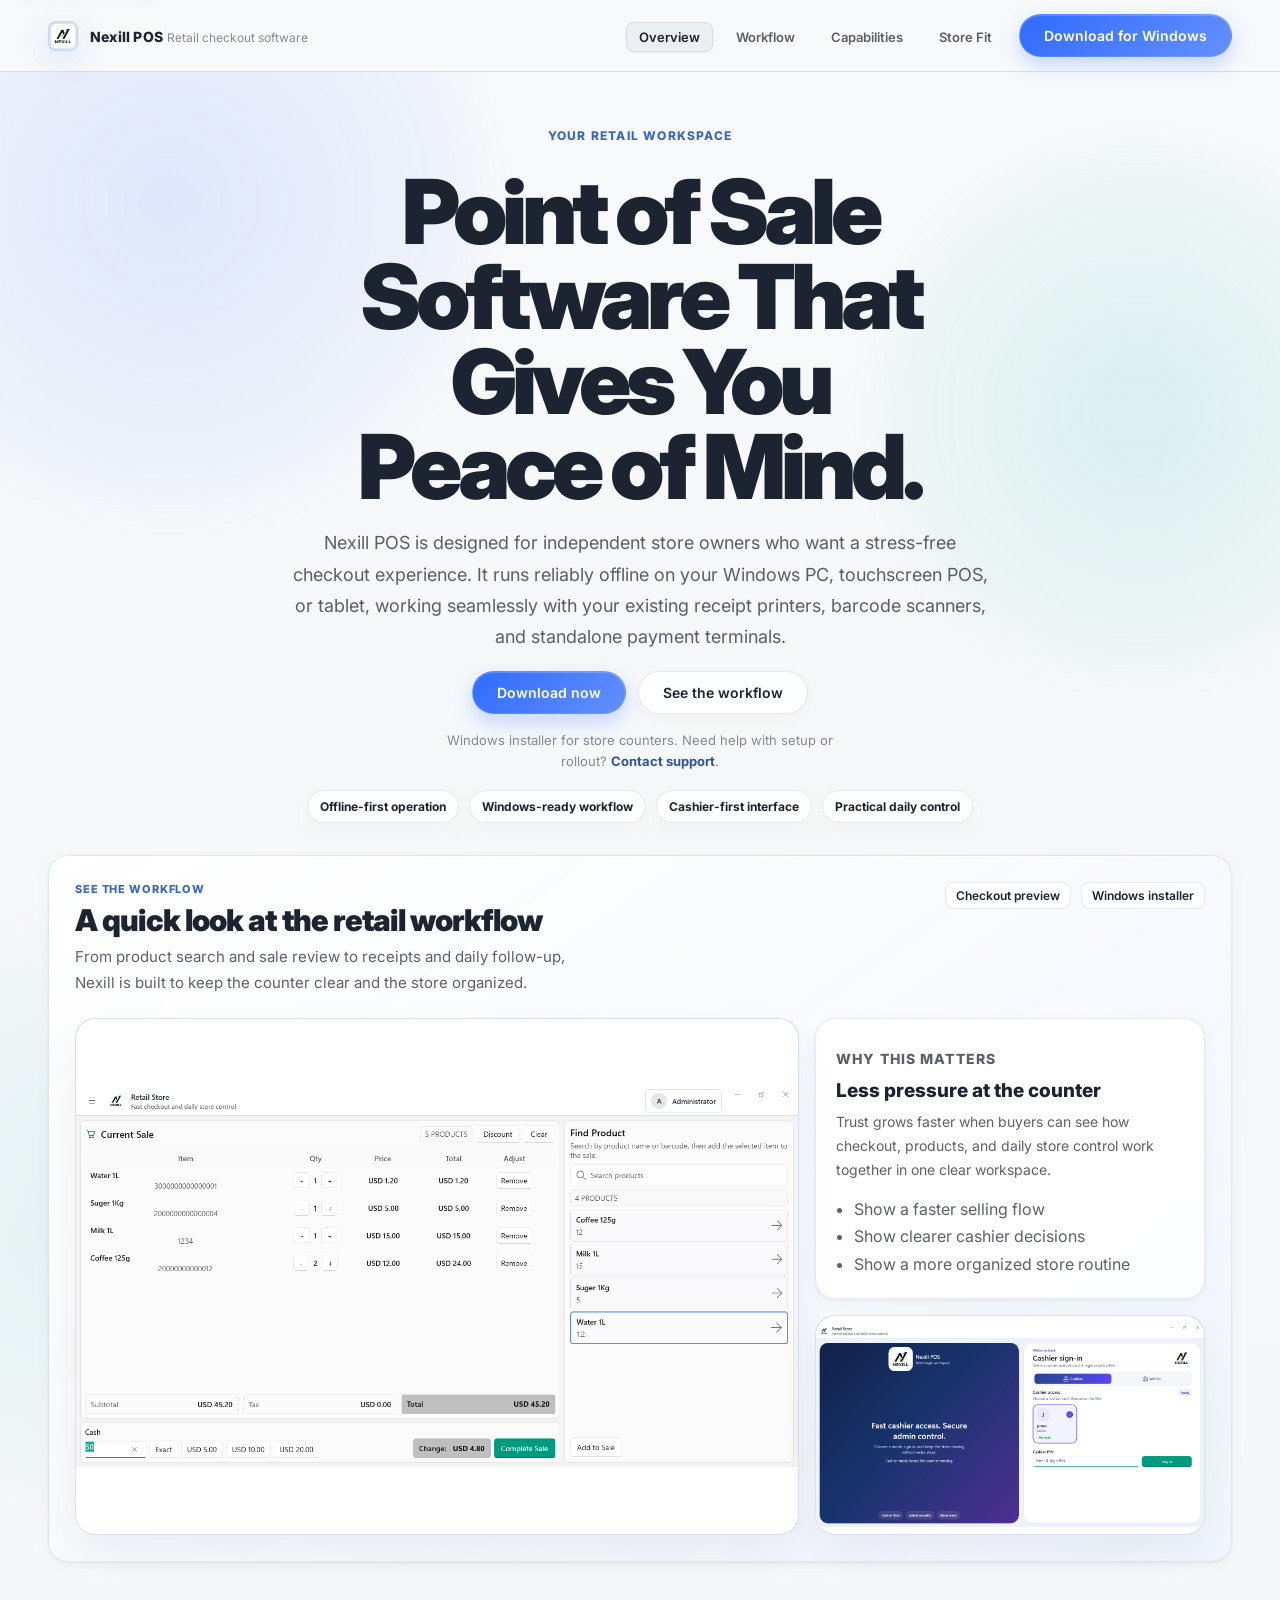
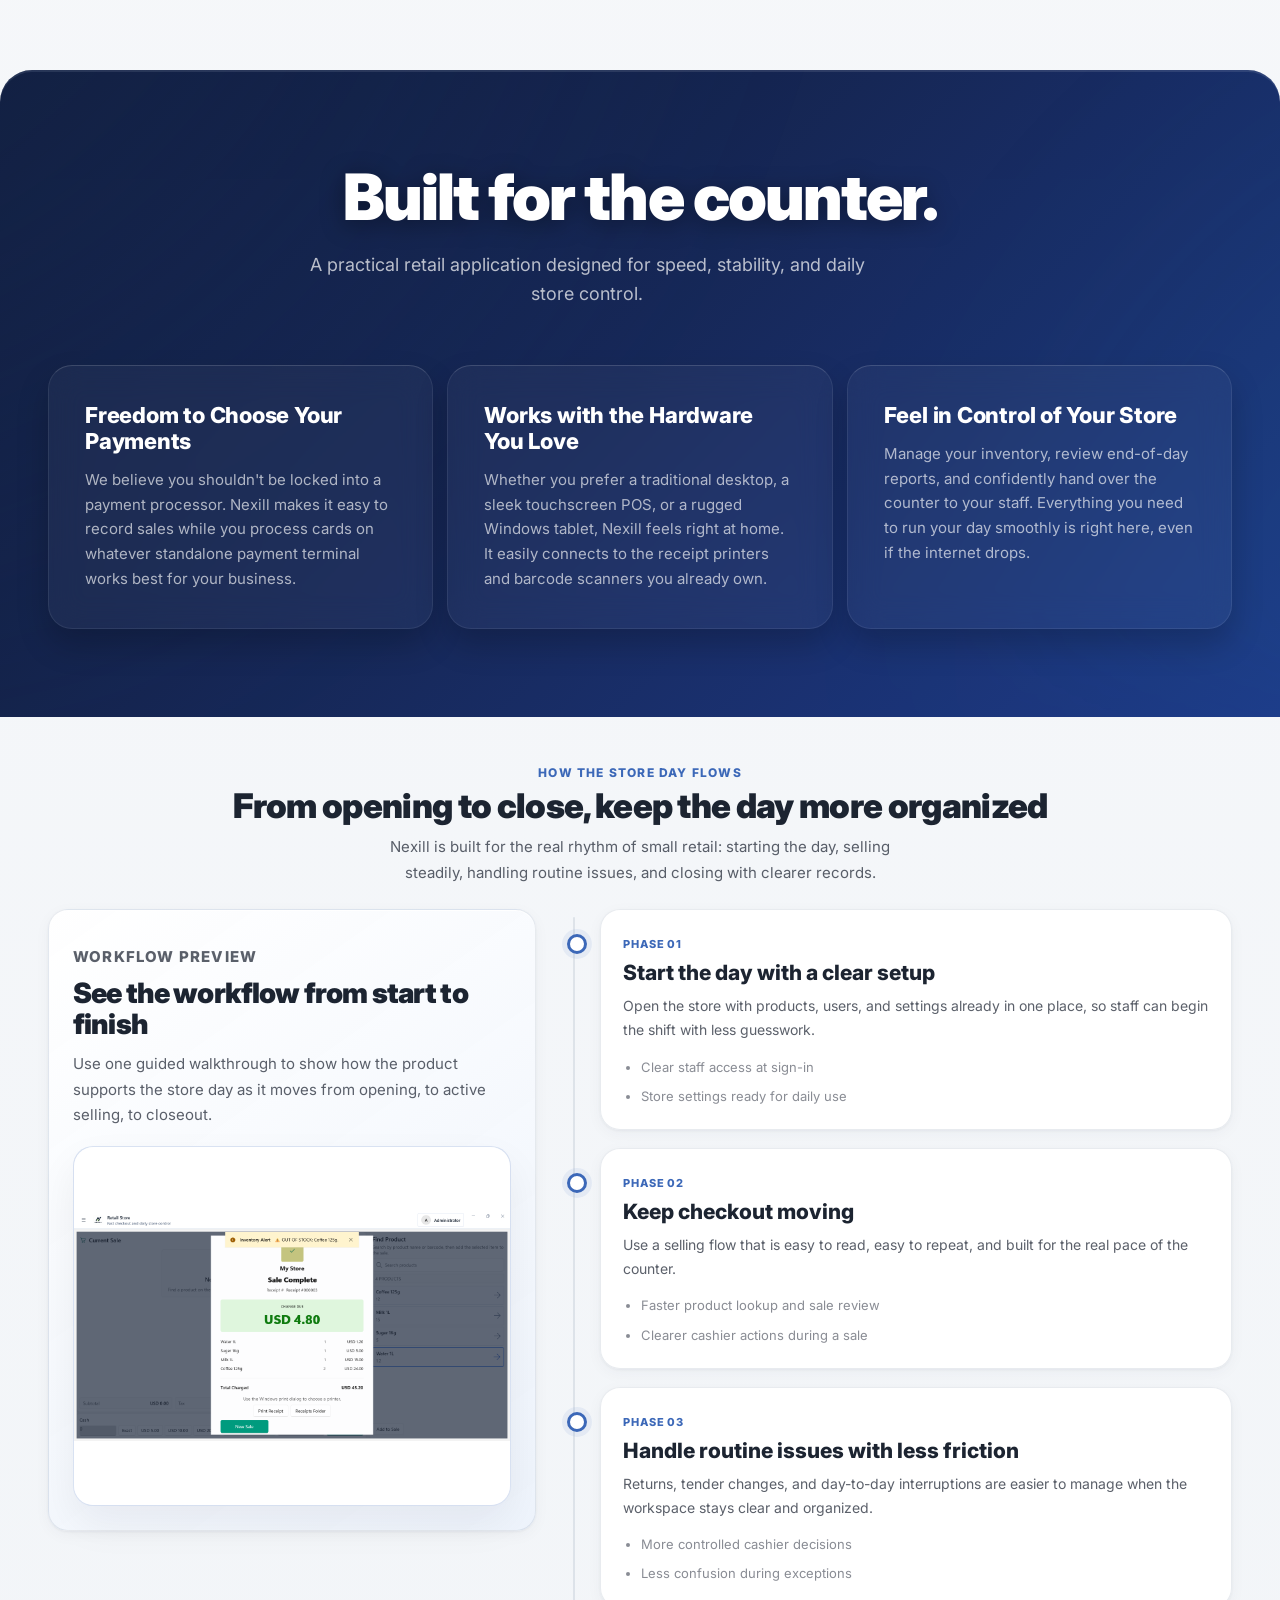
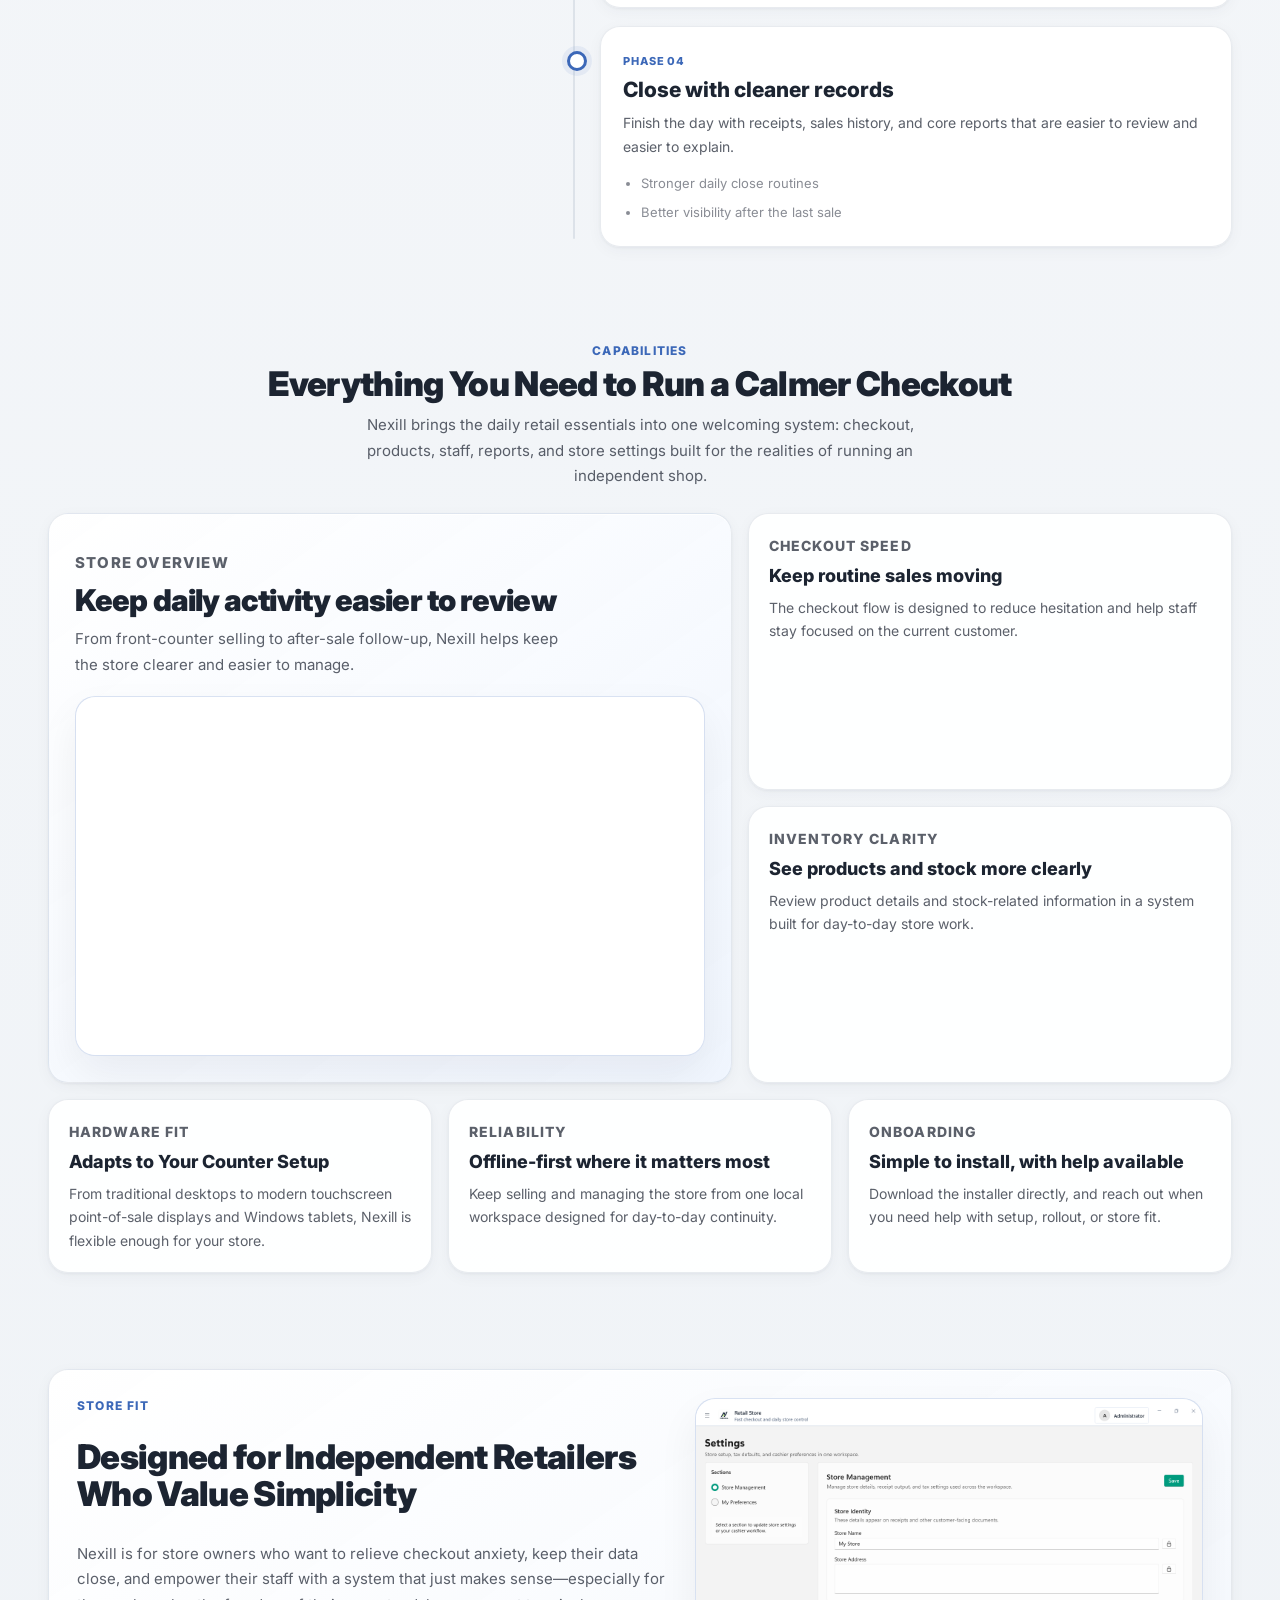
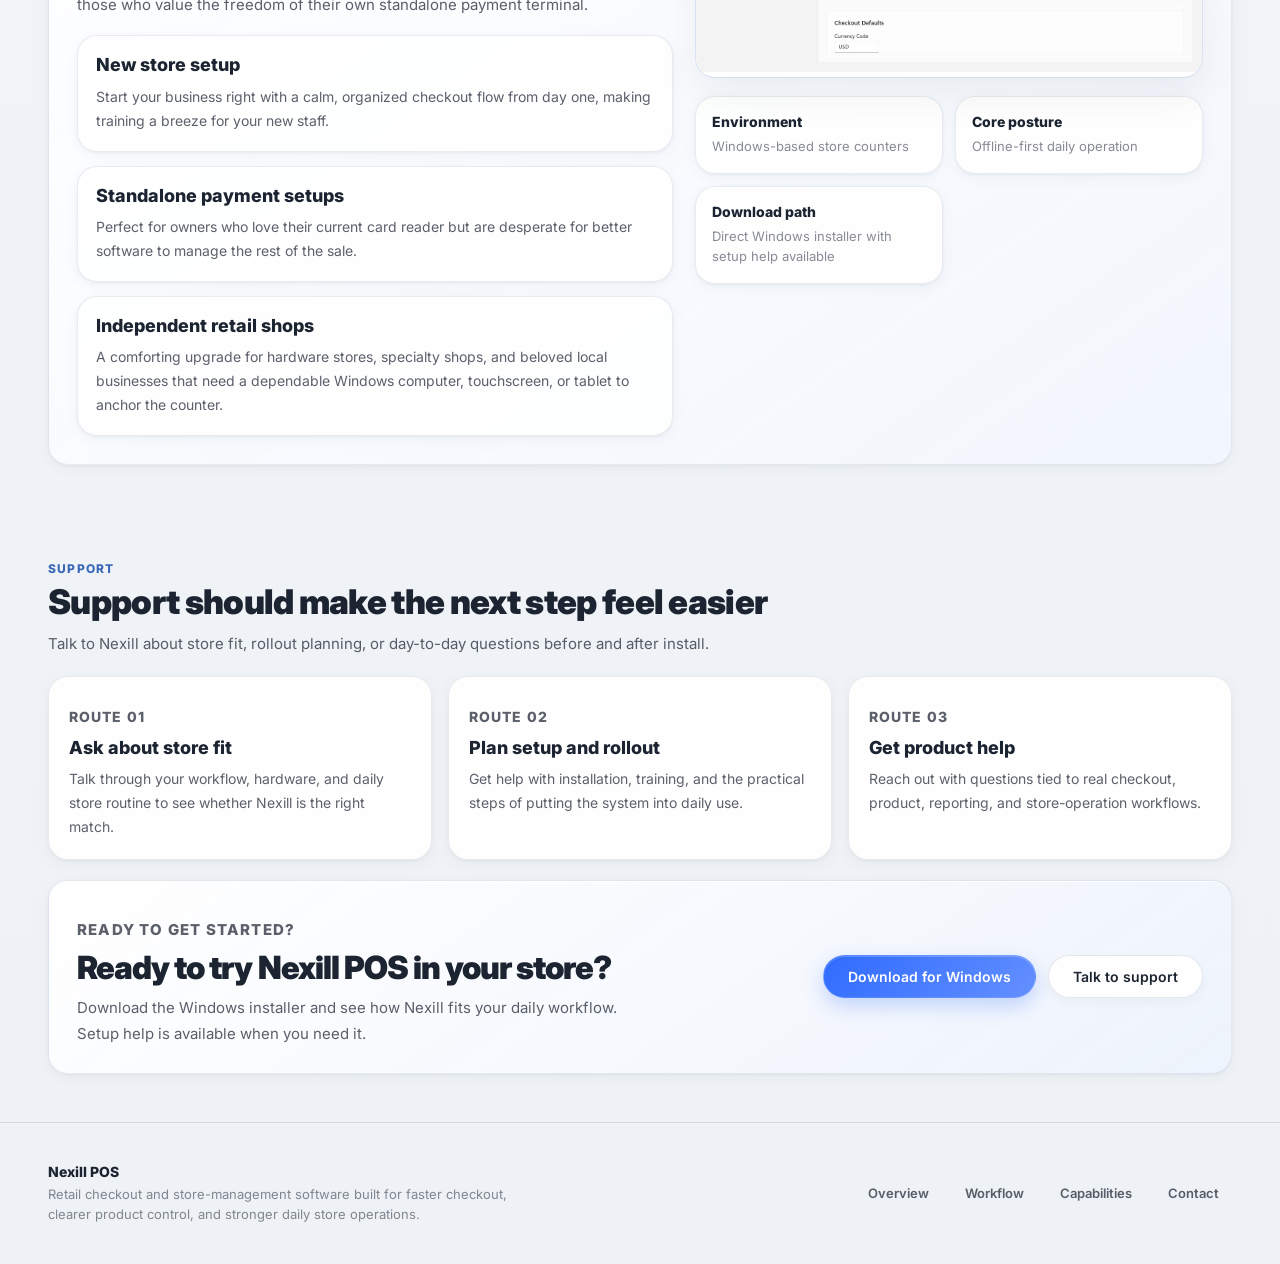
==== commit 6c0fd777: "Merge pull request #9 from Nexill/refactor-consolidate-reveal-logic-639525585361452448 🧹 [code healt" ====
--- a/index.html
+++ b/index.html
@@ -1,15 +1,6 @@
 <!DOCTYPE html>
 <html lang="en">
 <head>
-<!-- Google tag (gtag.js) -->
-<script async src="https://www.googletagmanager.com/gtag/js?id=G-BRFE09R2JH"></script>
-<script>
-  window.dataLayer = window.dataLayer || [];
-  function gtag(){dataLayer.push(arguments);}
-  gtag('js', new Date());
-
-  gtag('config', 'G-BRFE09R2JH');
-</script>
   <meta charset="UTF-8">
   <meta name="viewport" content="width=device-width, initial-scale=1.0">
   <meta name="description" content="Nexill POS is a PC-based, offline-first retail checkout and store management application designed for small independent stores. Features inventory control, reporting, and compatibility with non-integrated external payment terminals.">
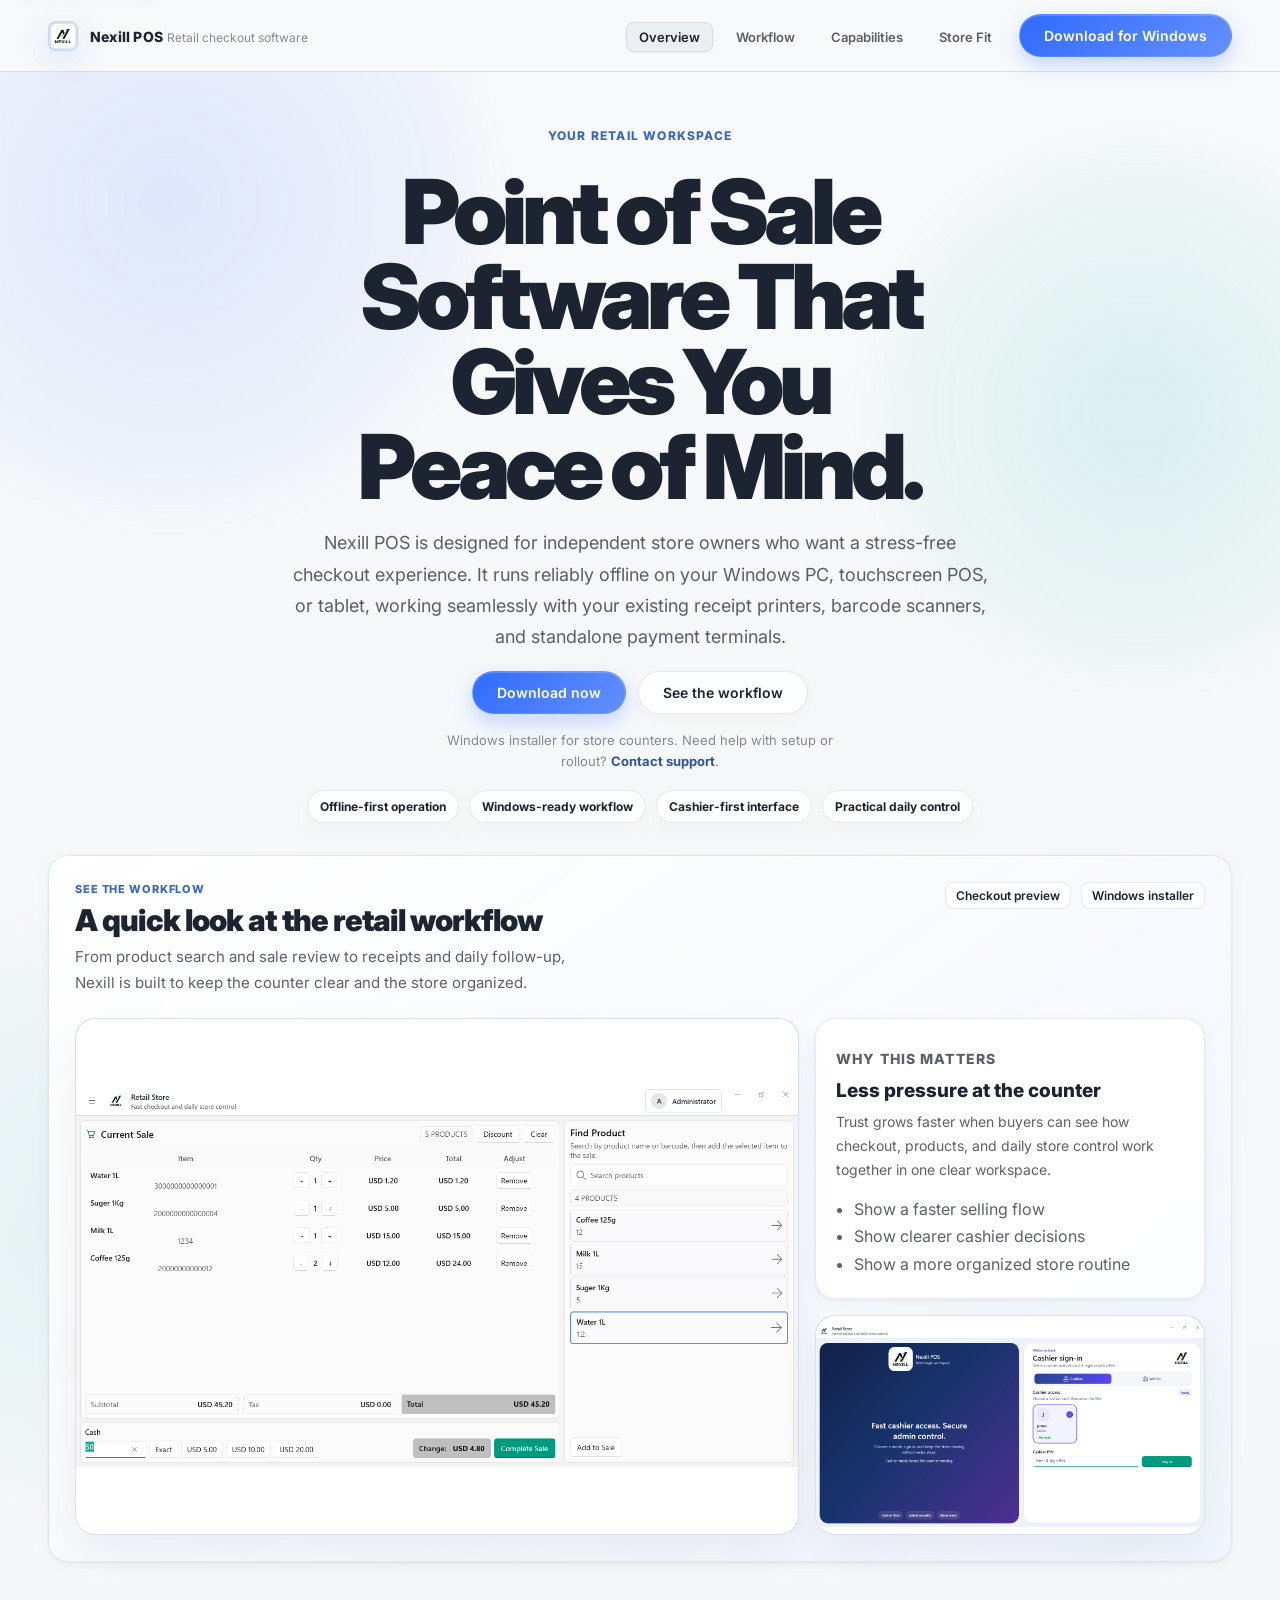
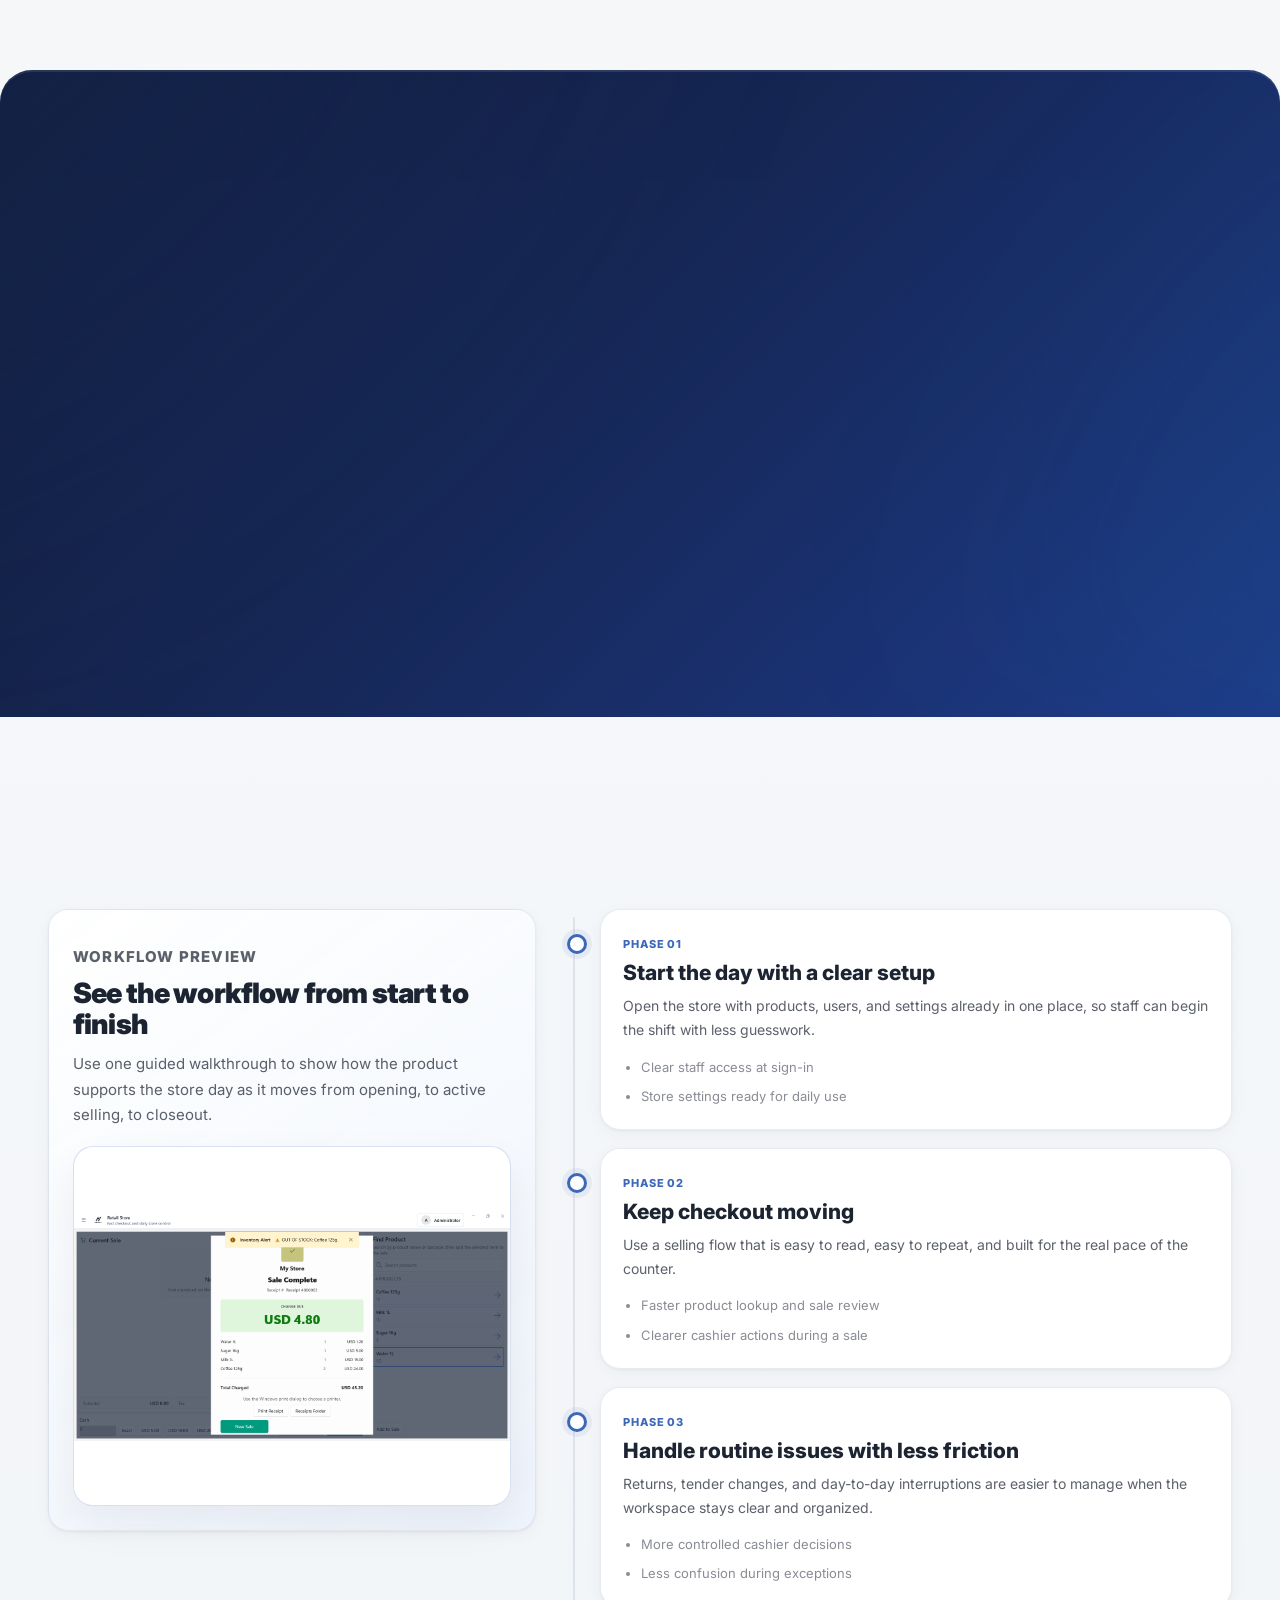
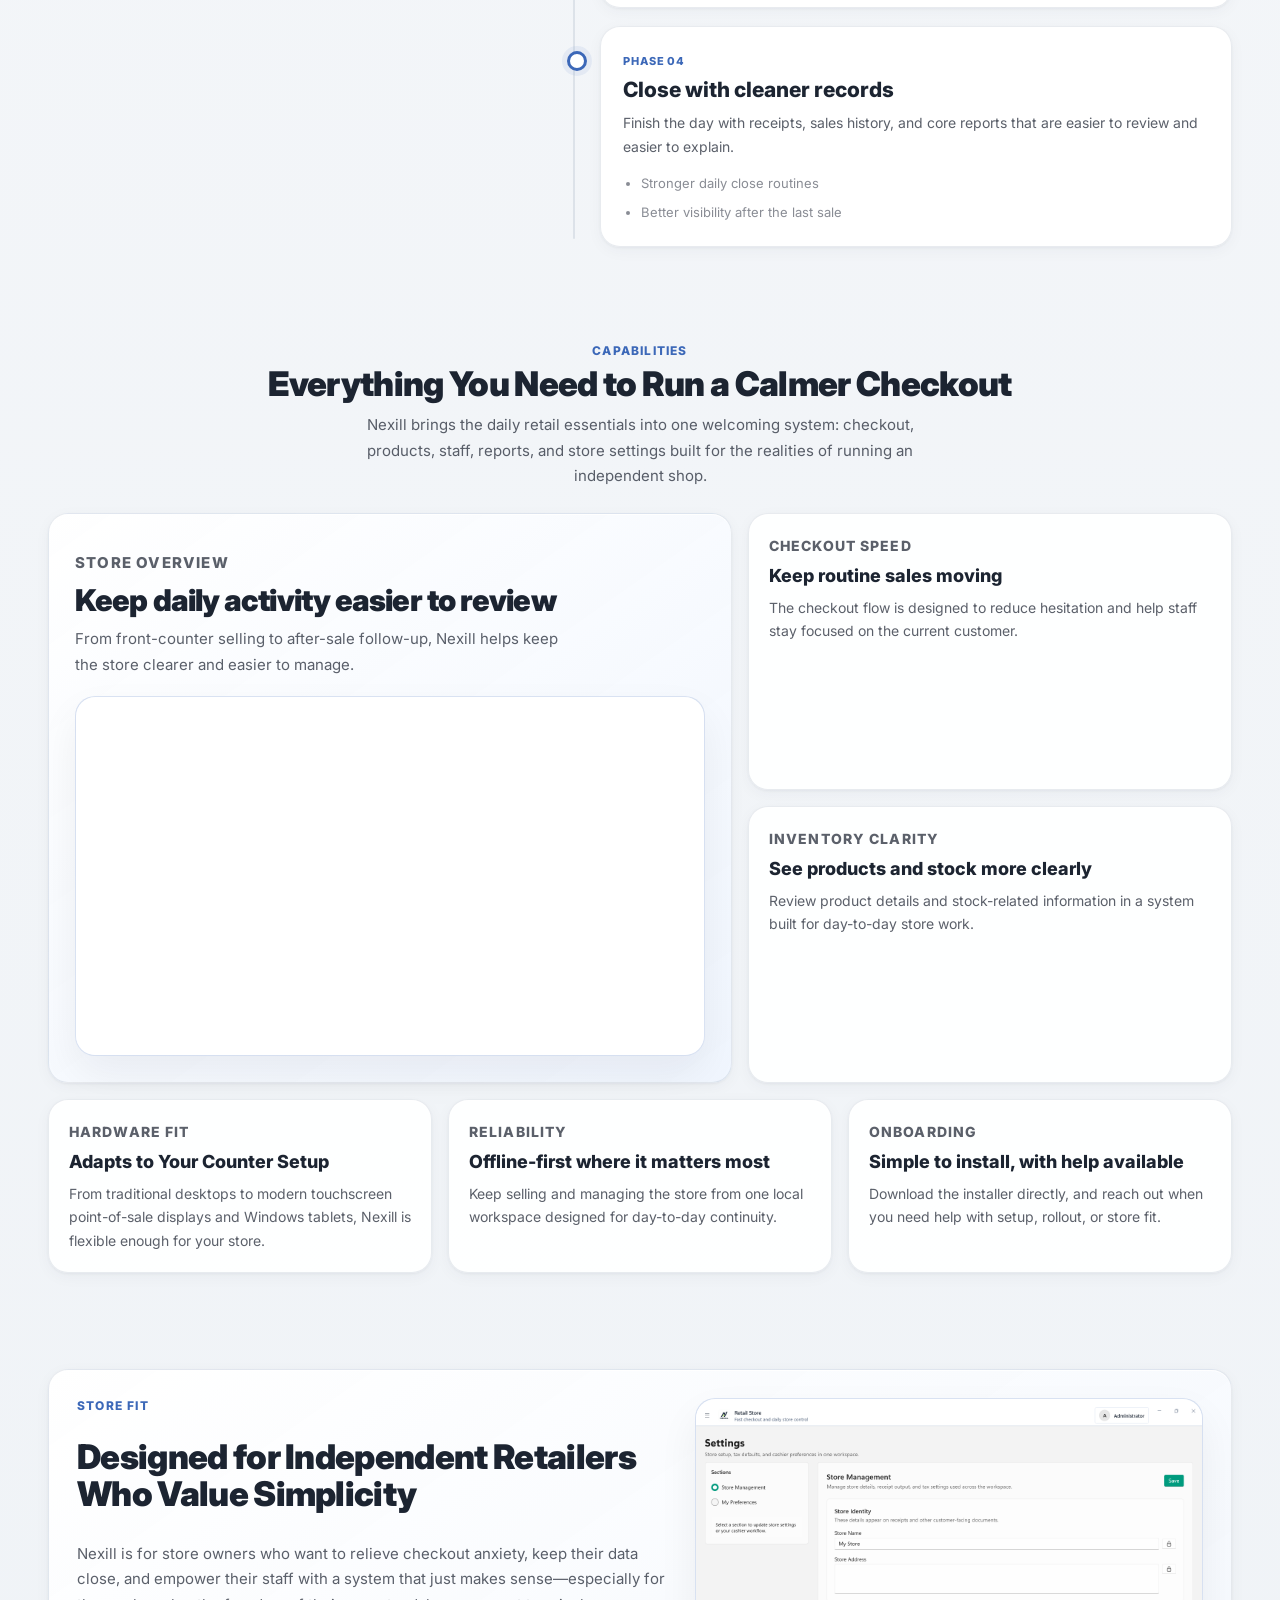
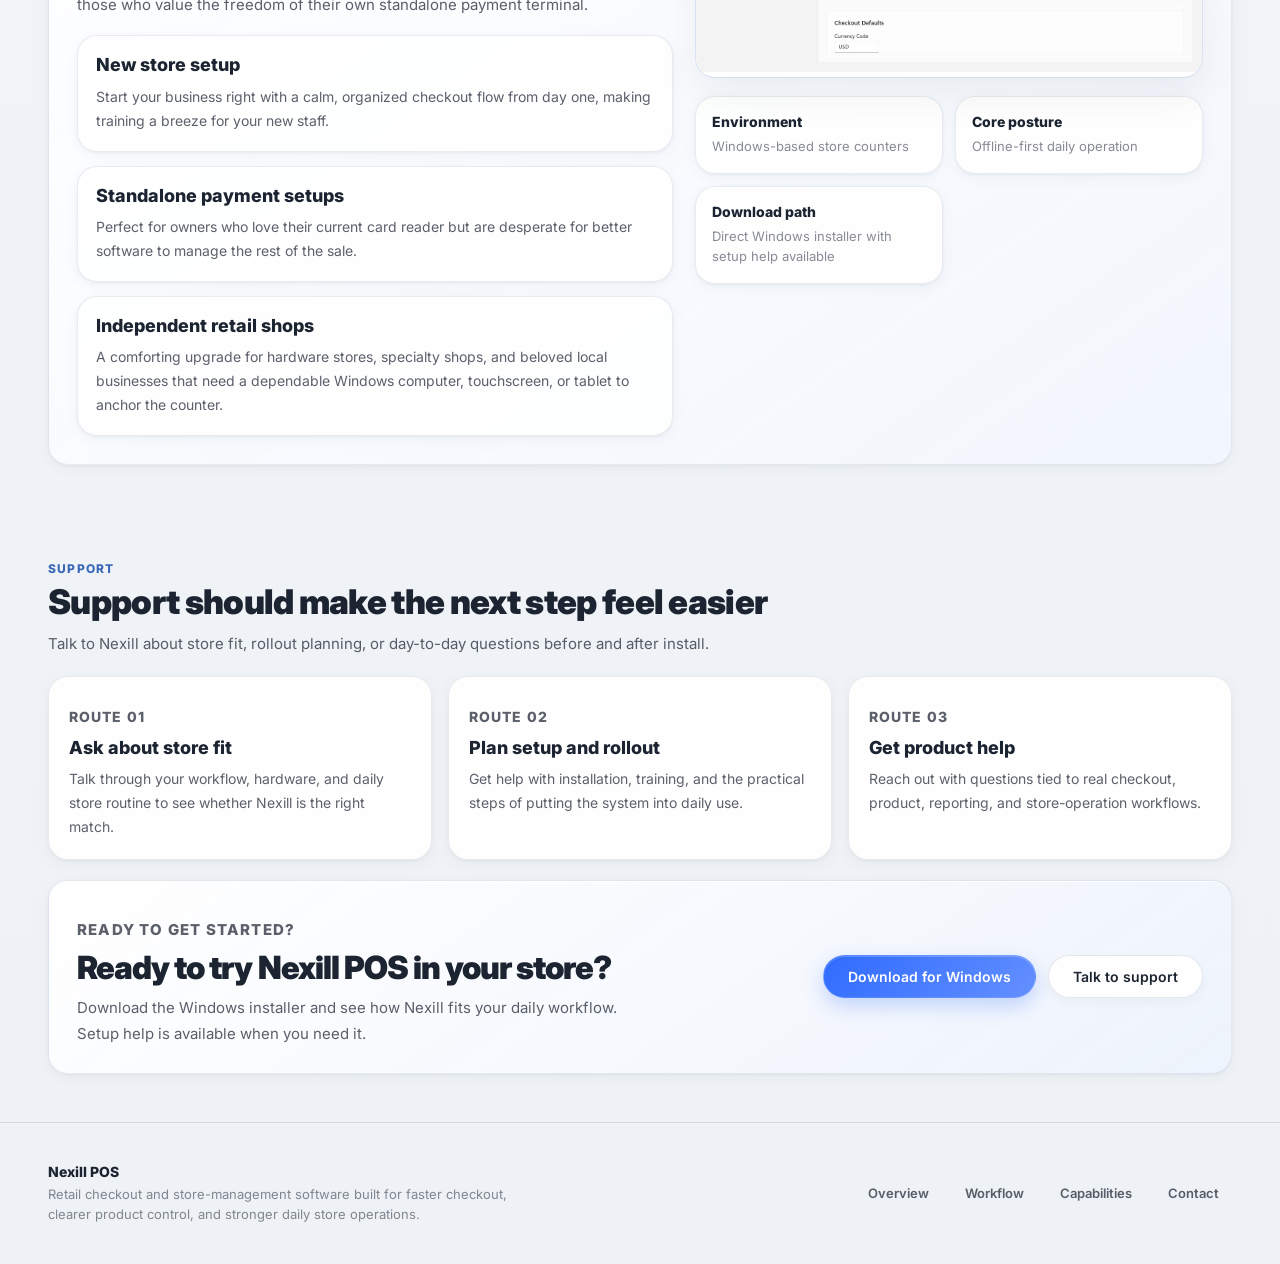
==== commit 716d063e: "perf: optimize journey track scroll listener and eliminate layout thrashing Implemented requestAnima" ====
--- a/index.html
+++ b/index.html
@@ -1,6 +1,15 @@
 <!DOCTYPE html>
 <html lang="en">
 <head>
+<!-- Google tag (gtag.js) -->
+<script async src="https://www.googletagmanager.com/gtag/js?id=G-BRFE09R2JH"></script>
+<script>
+  window.dataLayer = window.dataLayer || [];
+  function gtag(){dataLayer.push(arguments);}
+  gtag('js', new Date());
+
+  gtag('config', 'G-BRFE09R2JH');
+</script>
   <meta charset="UTF-8">
   <meta name="viewport" content="width=device-width, initial-scale=1.0">
   <meta name="description" content="Nexill POS is a PC-based, offline-first retail checkout and store management application designed for small independent stores. Features inventory control, reporting, and compatibility with non-integrated external payment terminals.">
@@ -9,7 +18,6 @@
   <link rel="preconnect" href="https://fonts.gstatic.com" crossorigin>
   <link href="https://fonts.googleapis.com/css2?family=Inter:wght@300;400;500;600;700;800;900&display=swap" rel="stylesheet">
   <link rel="stylesheet" href="src/styles/main.css?v=4">
-  <script src="src/scripts/main.js" defer></script>
 </head>
 <body>
 
@@ -349,5 +357,84 @@
     </div>
   </footer>
 
+  <script>
+    const revealItems = document.querySelectorAll('[data-reveal]');
+    const sectionLinks = document.querySelectorAll('.nav-list a[href^="#"]');
+    const trackedSections = document.querySelectorAll('main section[id]');
+    const journeyTrack = document.querySelector('[data-journey-track]');
+    const journeyFill = document.querySelector('.journey-line__fill');
+
+    const revealObserver = new IntersectionObserver((entries) => {
+      entries.forEach((entry) => {
+        if (entry.isIntersecting) {
+          entry.target.classList.add('is-visible');
+          revealObserver.unobserve(entry.target);
+        }
+      });
+    }, { threshold: 0.14 });
+
+    revealItems.forEach((item) => revealObserver.observe(item));
+
+    const navObserver = new IntersectionObserver((entries) => {
+      entries.forEach((entry) => {
+        if (!entry.isIntersecting) {
+          return;
+        }
+
+        const activeId = '#' + entry.target.id;
+        sectionLinks.forEach((link) => {
+          link.classList.toggle('active', link.getAttribute('href') === activeId);
+        });
+      });
+    }, {
+      rootMargin: '-35% 0px -50% 0px',
+      threshold: 0.01,
+    });
+
+    trackedSections.forEach((section) => navObserver.observe(section));
+
+    let ticking = false;
+    let journeyTrackHeight = 0;
+    let viewportHeight = 0;
+
+    function updateLayoutMetrics() {
+      if (journeyTrack) {
+        journeyTrackHeight = journeyTrack.offsetHeight;
+      }
+      viewportHeight = window.innerHeight;
+    }
+
+    function updateJourneyProgress() {
+      if (!journeyTrack || !journeyFill) {
+        return;
+      }
+
+      const rect = journeyTrack.getBoundingClientRect();
+      const total = journeyTrackHeight + viewportHeight * 0.45;
+      const travelled = Math.min(Math.max(viewportHeight * 0.72 - rect.top, 0), total);
+      const progress = total > 0 ? travelled / total : 0;
+      journeyFill.style.transform = 'scaleY(' + progress.toFixed(3) + ')';
+
+      ticking = false;
+    }
+
+    function onScroll() {
+      if (!ticking) {
+        requestAnimationFrame(updateJourneyProgress);
+        ticking = true;
+      }
+    }
+
+    function onResize() {
+      updateLayoutMetrics();
+      onScroll();
+    }
+
+    updateLayoutMetrics();
+    updateJourneyProgress();
+
+    window.addEventListener('scroll', onScroll, { passive: true });
+    window.addEventListener('resize', onResize);
+  </script>
 </body>
 </html>
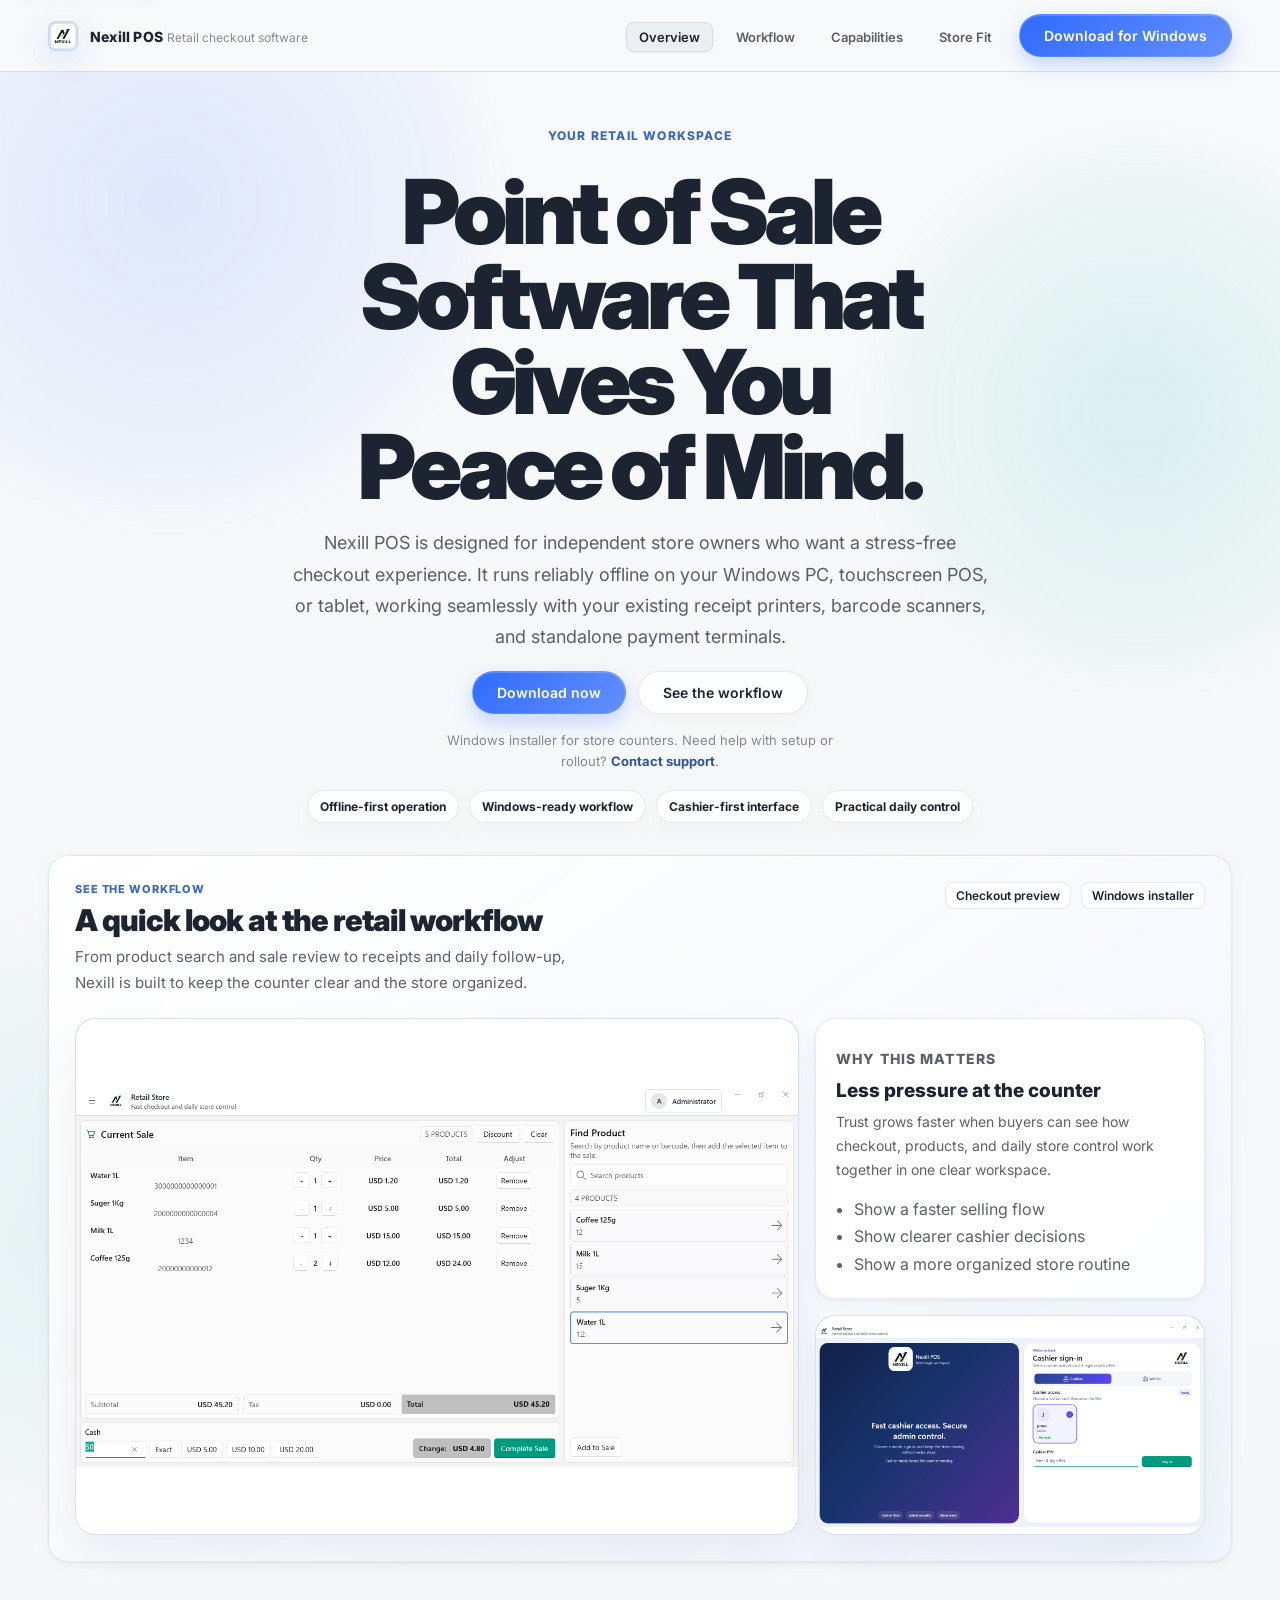
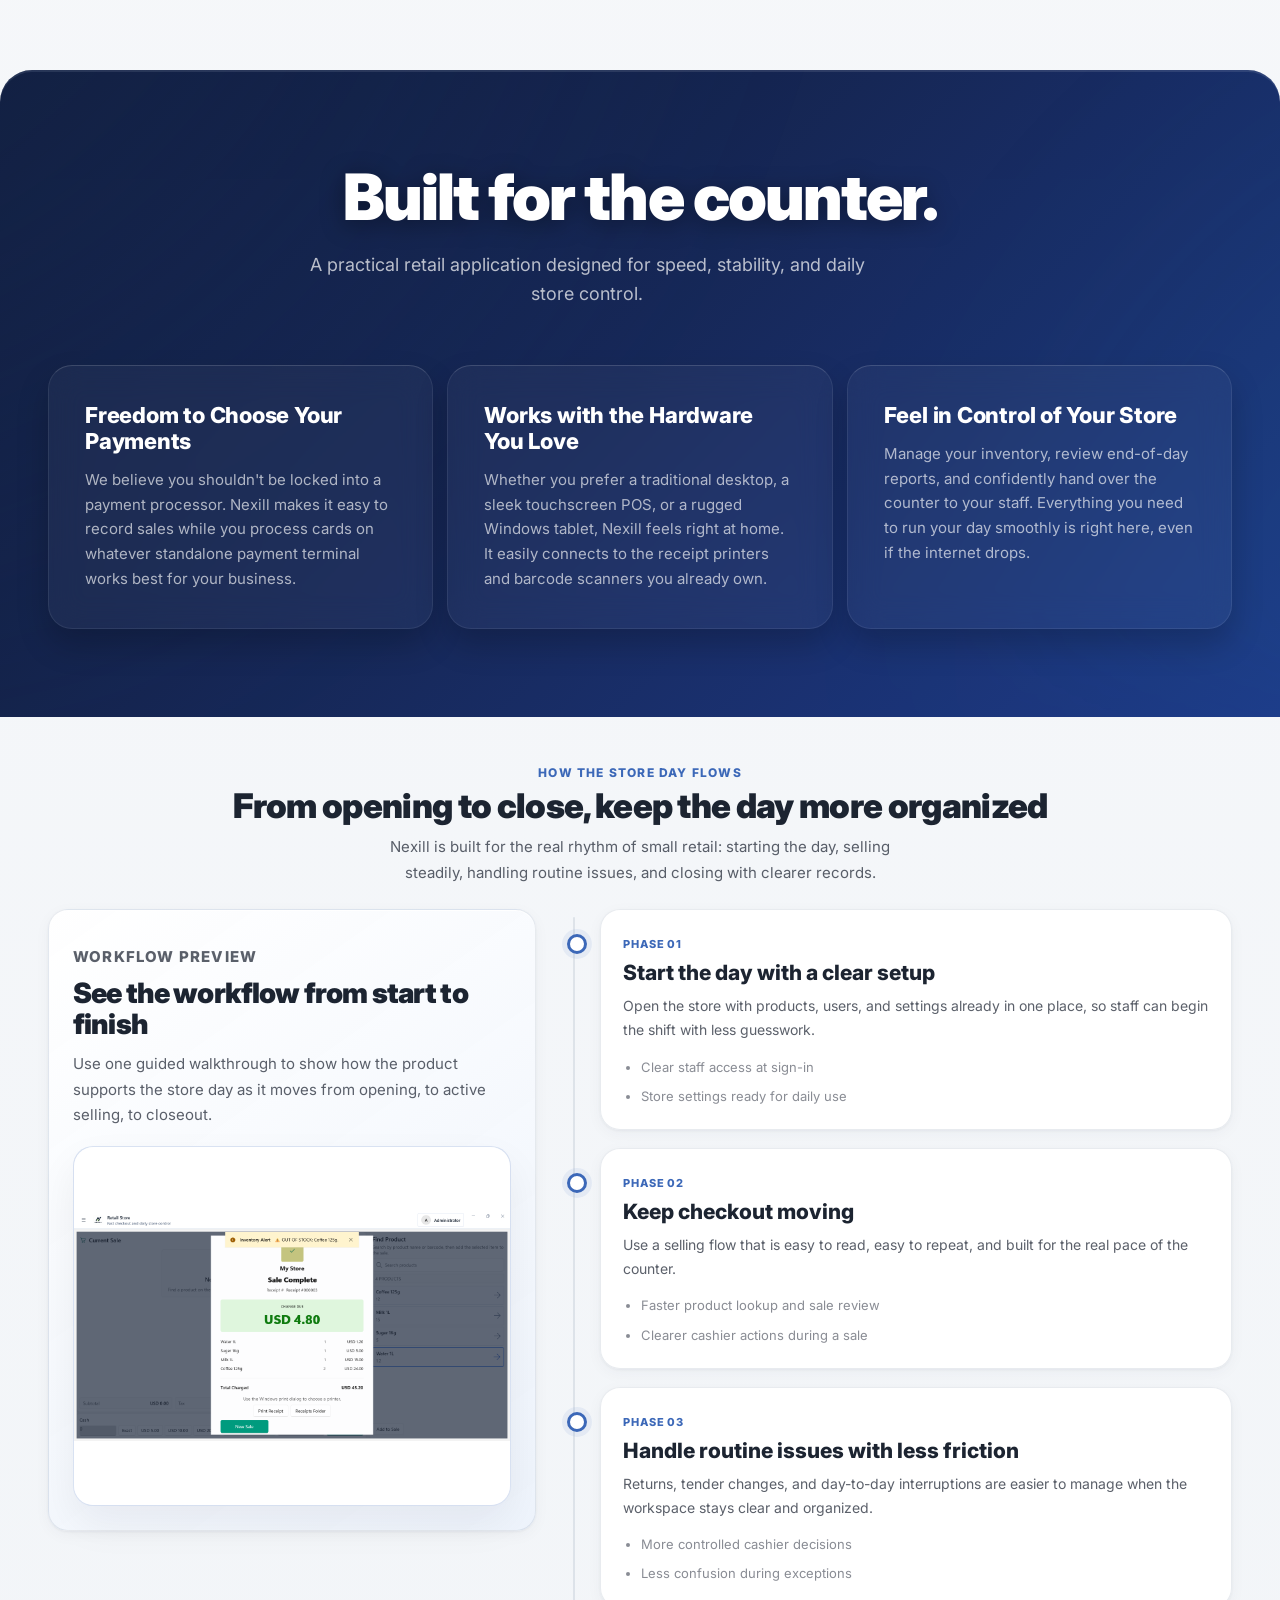
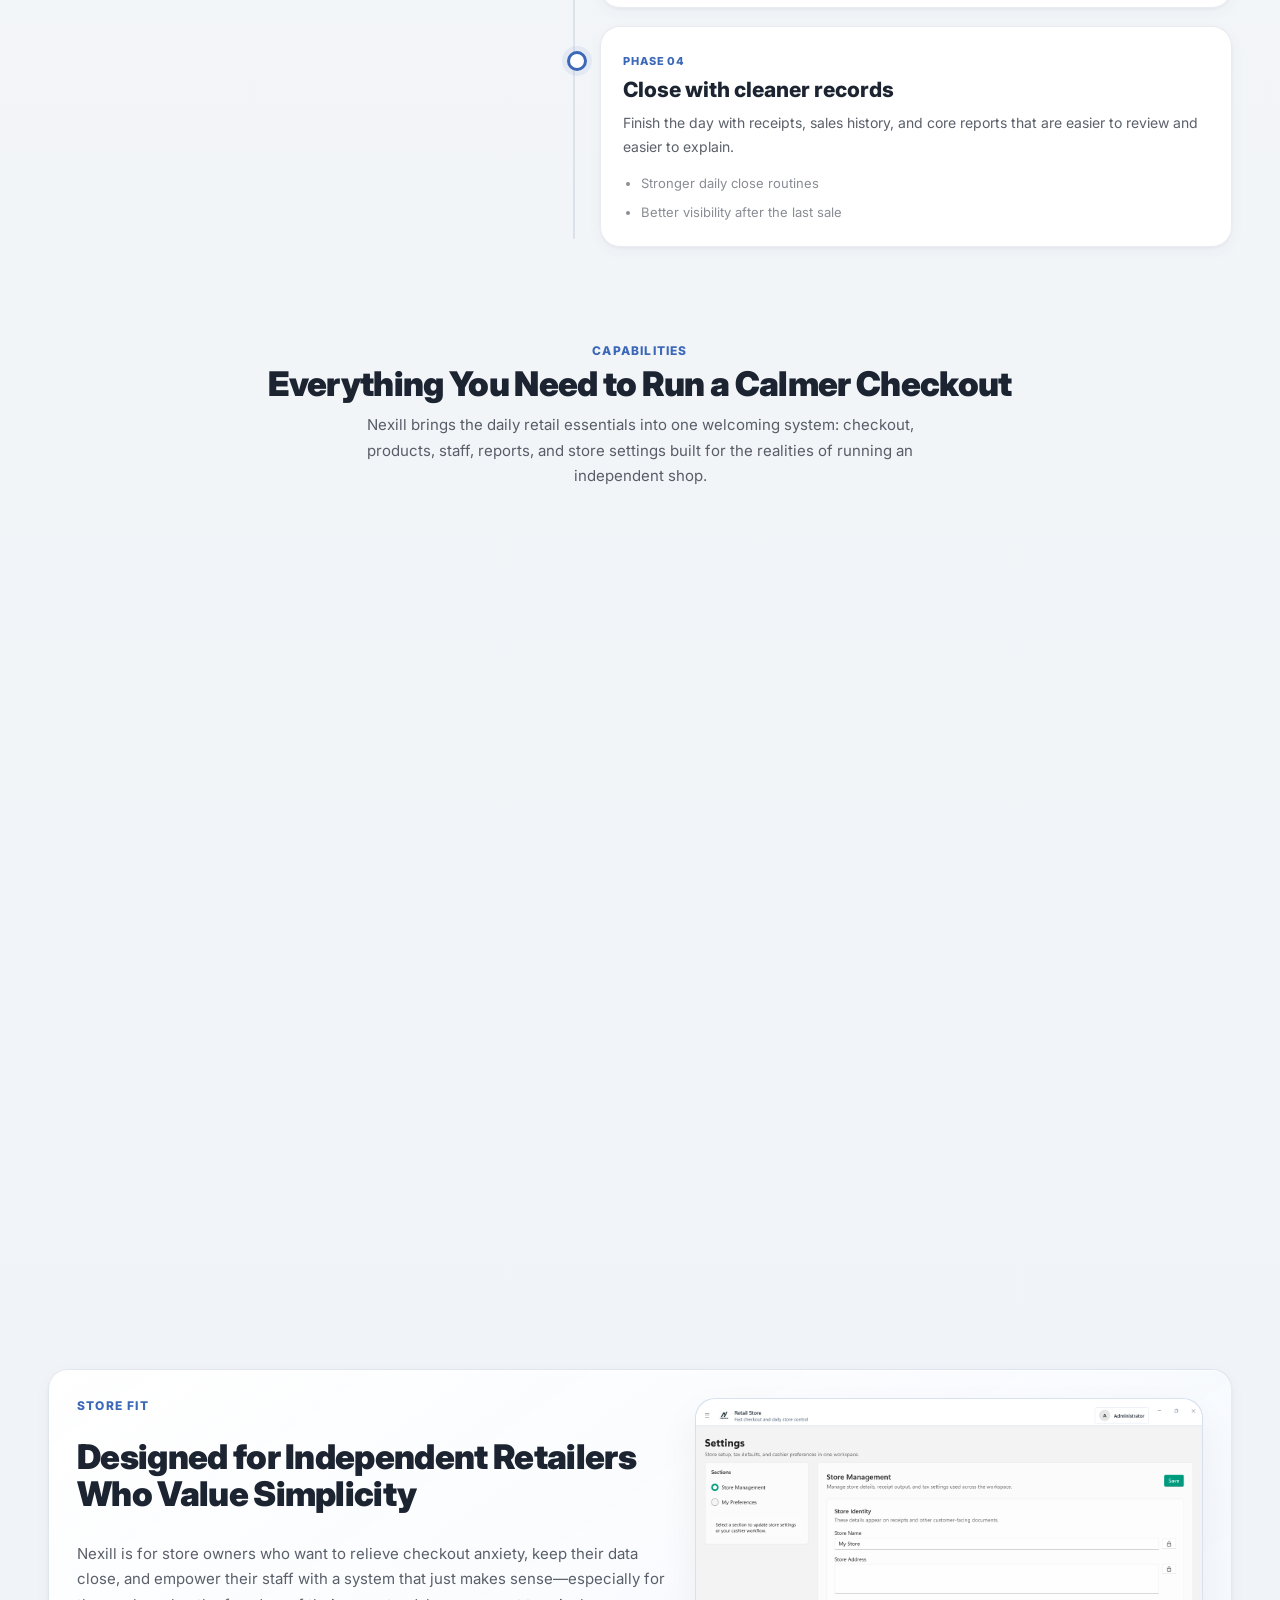
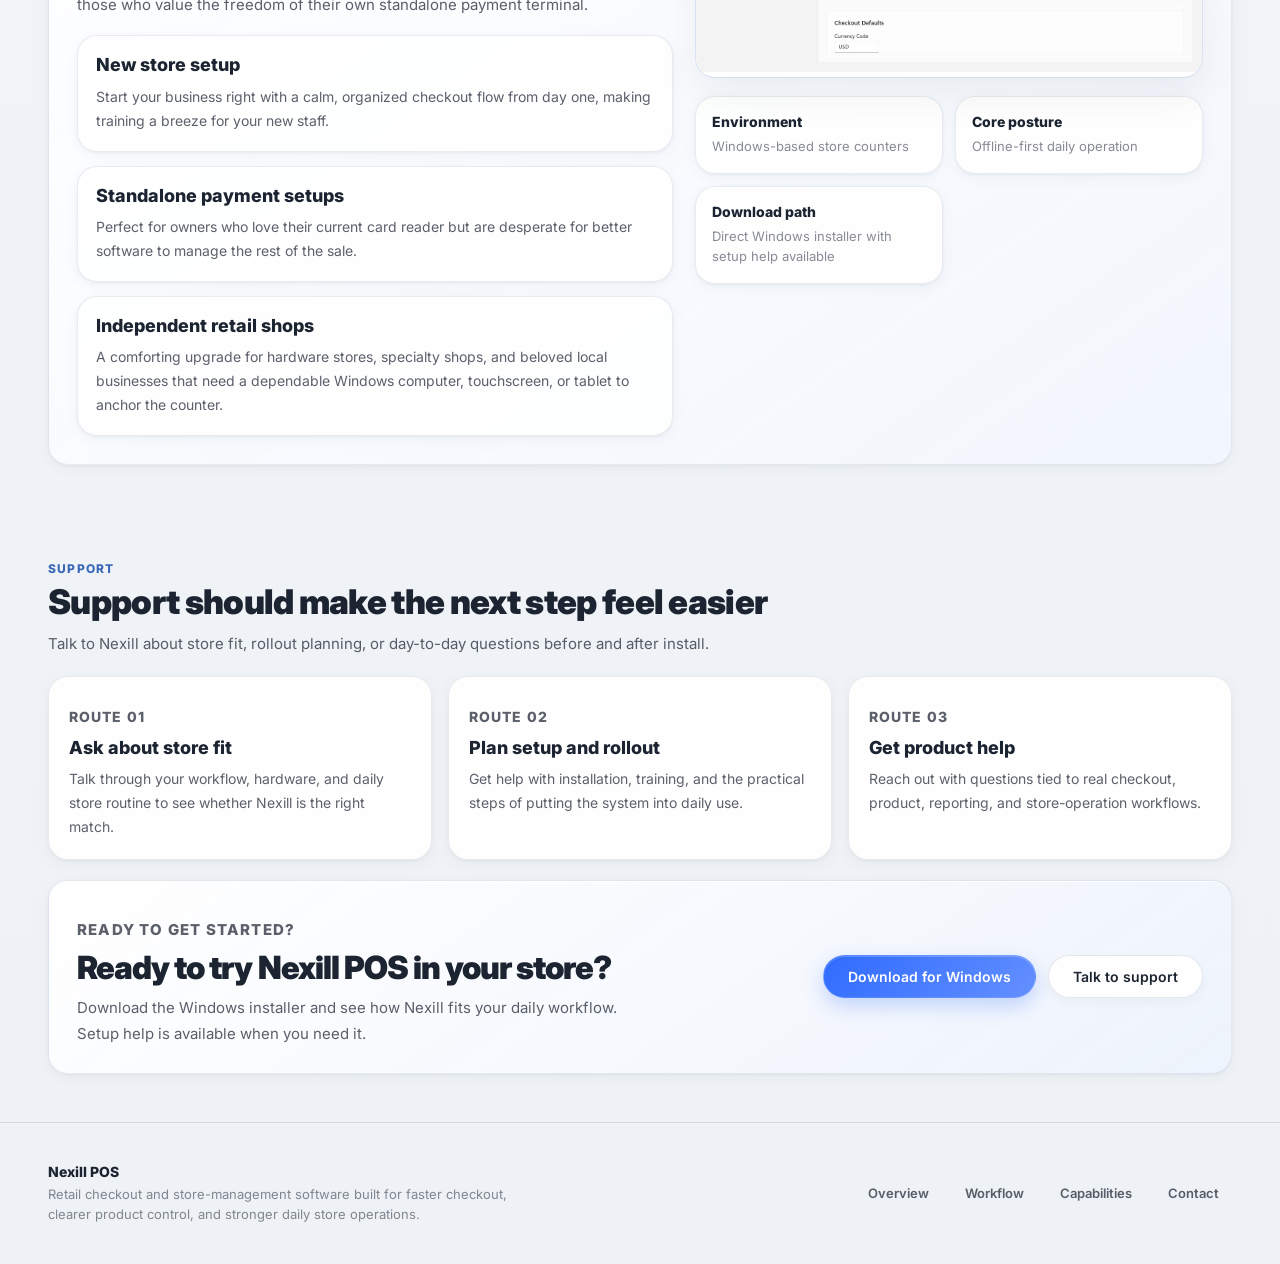
==== commit 74388bf3: "Extract fallback GA tracking logic to shared script Extracted Google Analytics fallback injection in" ====
--- a/index.html
+++ b/index.html
@@ -1,15 +1,6 @@
 <!DOCTYPE html>
 <html lang="en">
 <head>
-<!-- Google tag (gtag.js) -->
-<script async src="https://www.googletagmanager.com/gtag/js?id=G-BRFE09R2JH"></script>
-<script>
-  window.dataLayer = window.dataLayer || [];
-  function gtag(){dataLayer.push(arguments);}
-  gtag('js', new Date());
-
-  gtag('config', 'G-BRFE09R2JH');
-</script>
   <meta charset="UTF-8">
   <meta name="viewport" content="width=device-width, initial-scale=1.0">
   <meta name="description" content="Nexill POS is a PC-based, offline-first retail checkout and store management application designed for small independent stores. Features inventory control, reporting, and compatibility with non-integrated external payment terminals.">
@@ -18,6 +9,8 @@
   <link rel="preconnect" href="https://fonts.gstatic.com" crossorigin>
   <link href="https://fonts.googleapis.com/css2?family=Inter:wght@300;400;500;600;700;800;900&display=swap" rel="stylesheet">
   <link rel="stylesheet" href="src/styles/main.css?v=4">
+  <script src="src/scripts/analytics.js" defer></script>
+  <script src="src/scripts/main.js" defer></script>
 </head>
 <body>
 
@@ -357,84 +350,5 @@
     </div>
   </footer>
 
-  <script>
-    const revealItems = document.querySelectorAll('[data-reveal]');
-    const sectionLinks = document.querySelectorAll('.nav-list a[href^="#"]');
-    const trackedSections = document.querySelectorAll('main section[id]');
-    const journeyTrack = document.querySelector('[data-journey-track]');
-    const journeyFill = document.querySelector('.journey-line__fill');
-
-    const revealObserver = new IntersectionObserver((entries) => {
-      entries.forEach((entry) => {
-        if (entry.isIntersecting) {
-          entry.target.classList.add('is-visible');
-          revealObserver.unobserve(entry.target);
-        }
-      });
-    }, { threshold: 0.14 });
-
-    revealItems.forEach((item) => revealObserver.observe(item));
-
-    const navObserver = new IntersectionObserver((entries) => {
-      entries.forEach((entry) => {
-        if (!entry.isIntersecting) {
-          return;
-        }
-
-        const activeId = '#' + entry.target.id;
-        sectionLinks.forEach((link) => {
-          link.classList.toggle('active', link.getAttribute('href') === activeId);
-        });
-      });
-    }, {
-      rootMargin: '-35% 0px -50% 0px',
-      threshold: 0.01,
-    });
-
-    trackedSections.forEach((section) => navObserver.observe(section));
-
-    let ticking = false;
-    let journeyTrackHeight = 0;
-    let viewportHeight = 0;
-
-    function updateLayoutMetrics() {
-      if (journeyTrack) {
-        journeyTrackHeight = journeyTrack.offsetHeight;
-      }
-      viewportHeight = window.innerHeight;
-    }
-
-    function updateJourneyProgress() {
-      if (!journeyTrack || !journeyFill) {
-        return;
-      }
-
-      const rect = journeyTrack.getBoundingClientRect();
-      const total = journeyTrackHeight + viewportHeight * 0.45;
-      const travelled = Math.min(Math.max(viewportHeight * 0.72 - rect.top, 0), total);
-      const progress = total > 0 ? travelled / total : 0;
-      journeyFill.style.transform = 'scaleY(' + progress.toFixed(3) + ')';
-
-      ticking = false;
-    }
-
-    function onScroll() {
-      if (!ticking) {
-        requestAnimationFrame(updateJourneyProgress);
-        ticking = true;
-      }
-    }
-
-    function onResize() {
-      updateLayoutMetrics();
-      onScroll();
-    }
-
-    updateLayoutMetrics();
-    updateJourneyProgress();
-
-    window.addEventListener('scroll', onScroll, { passive: true });
-    window.addEventListener('resize', onResize);
-  </script>
 </body>
 </html>
